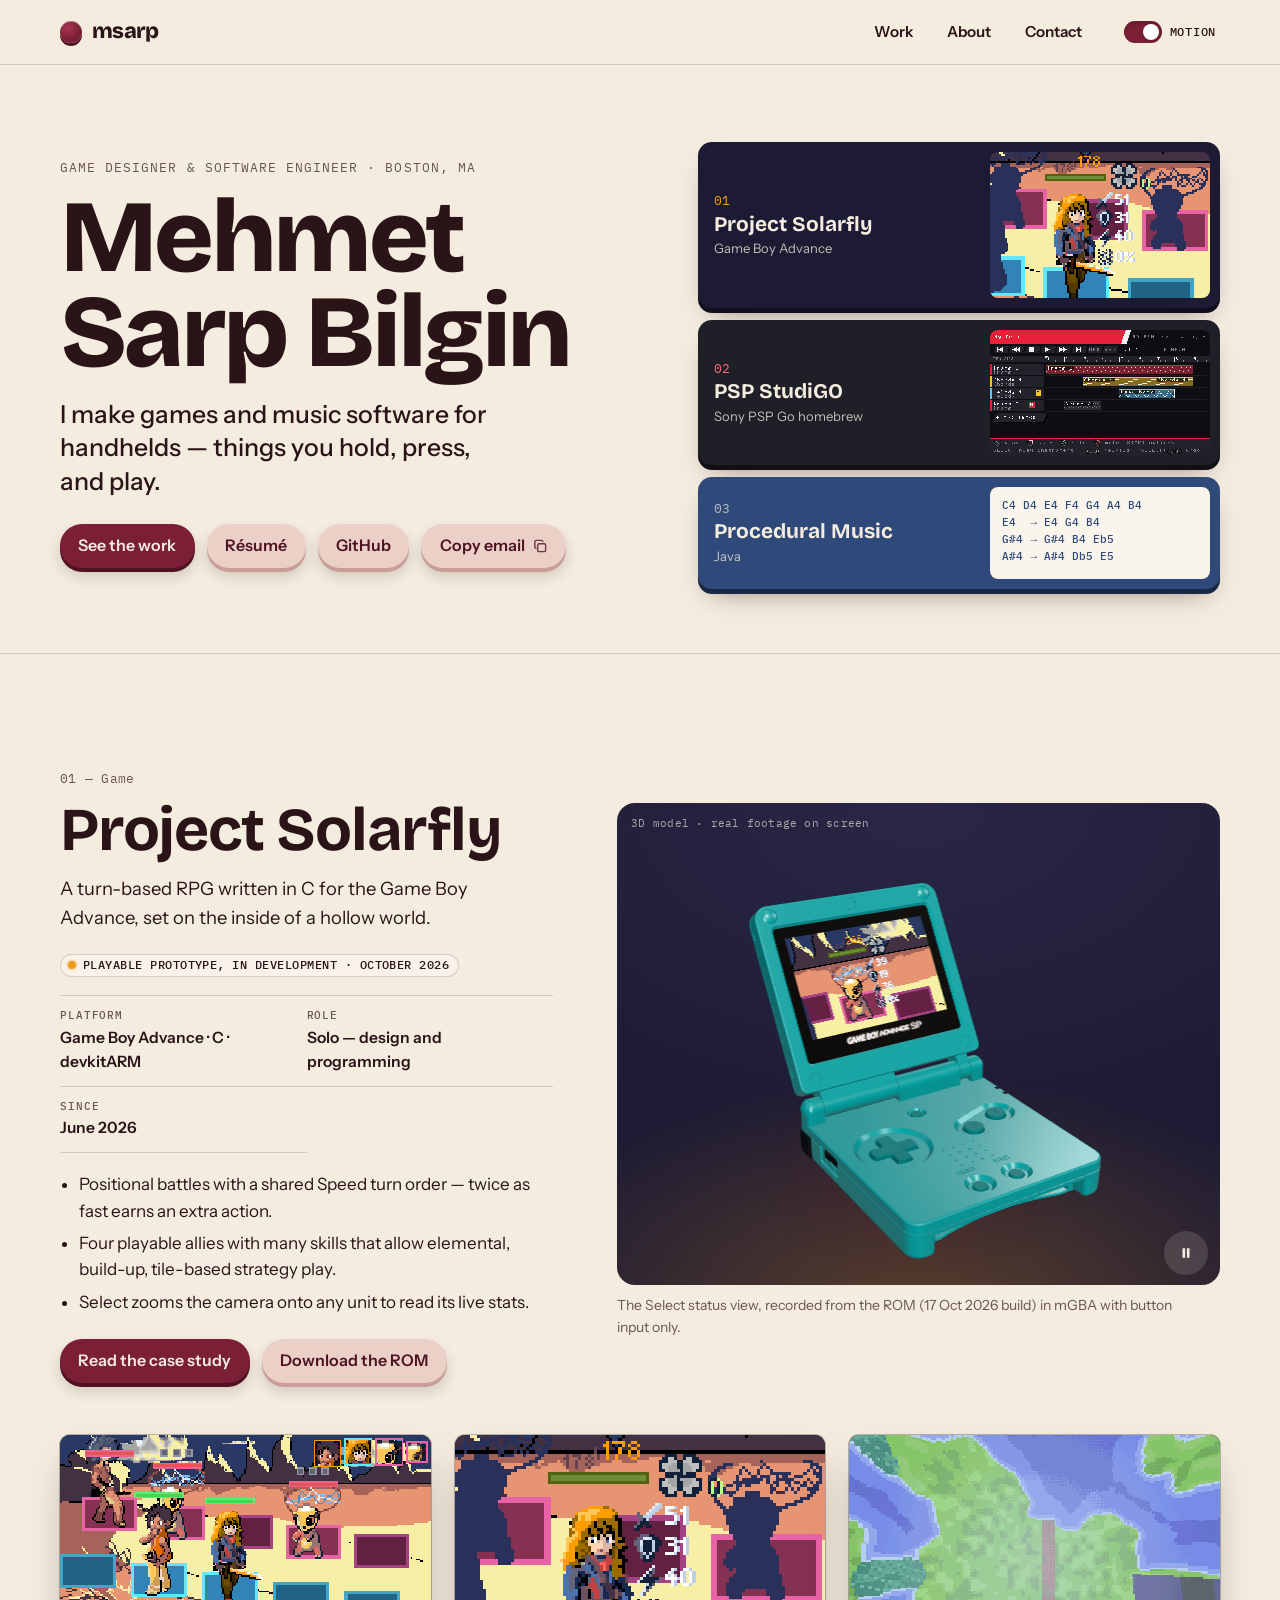
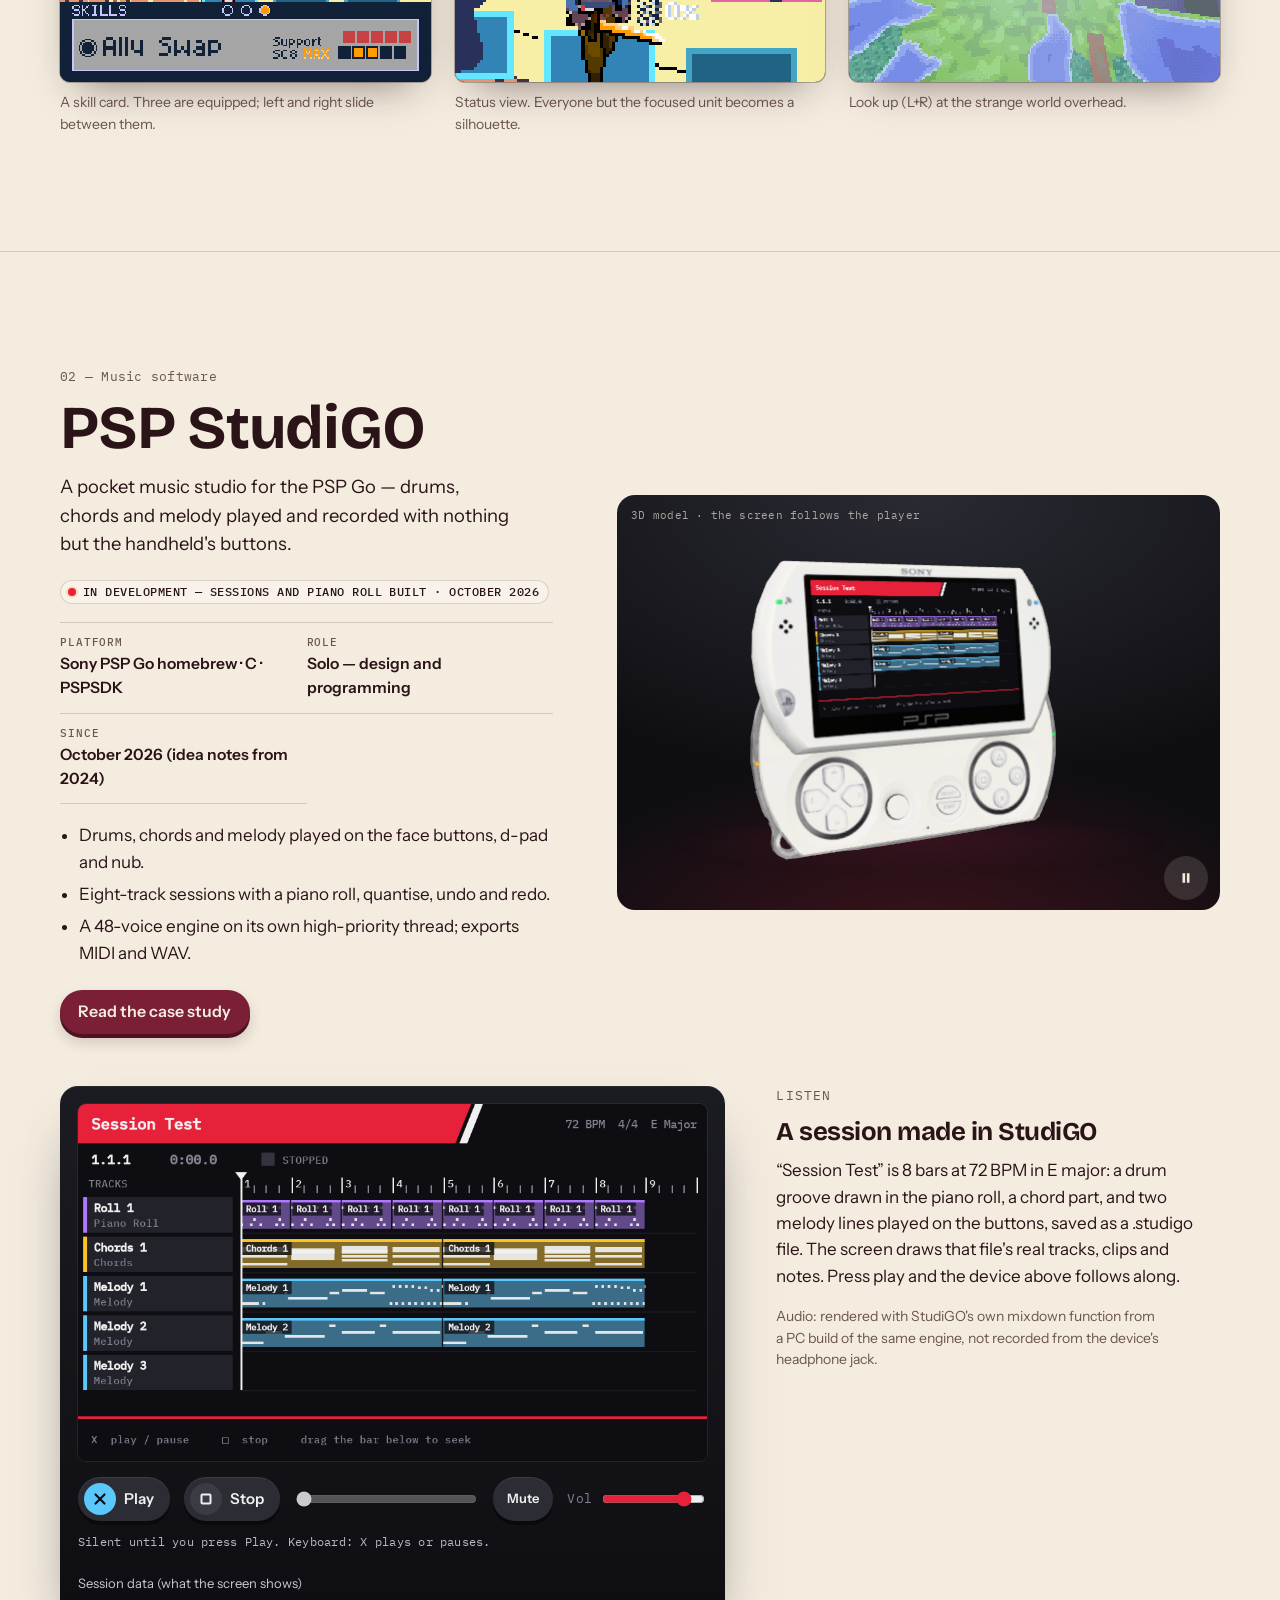
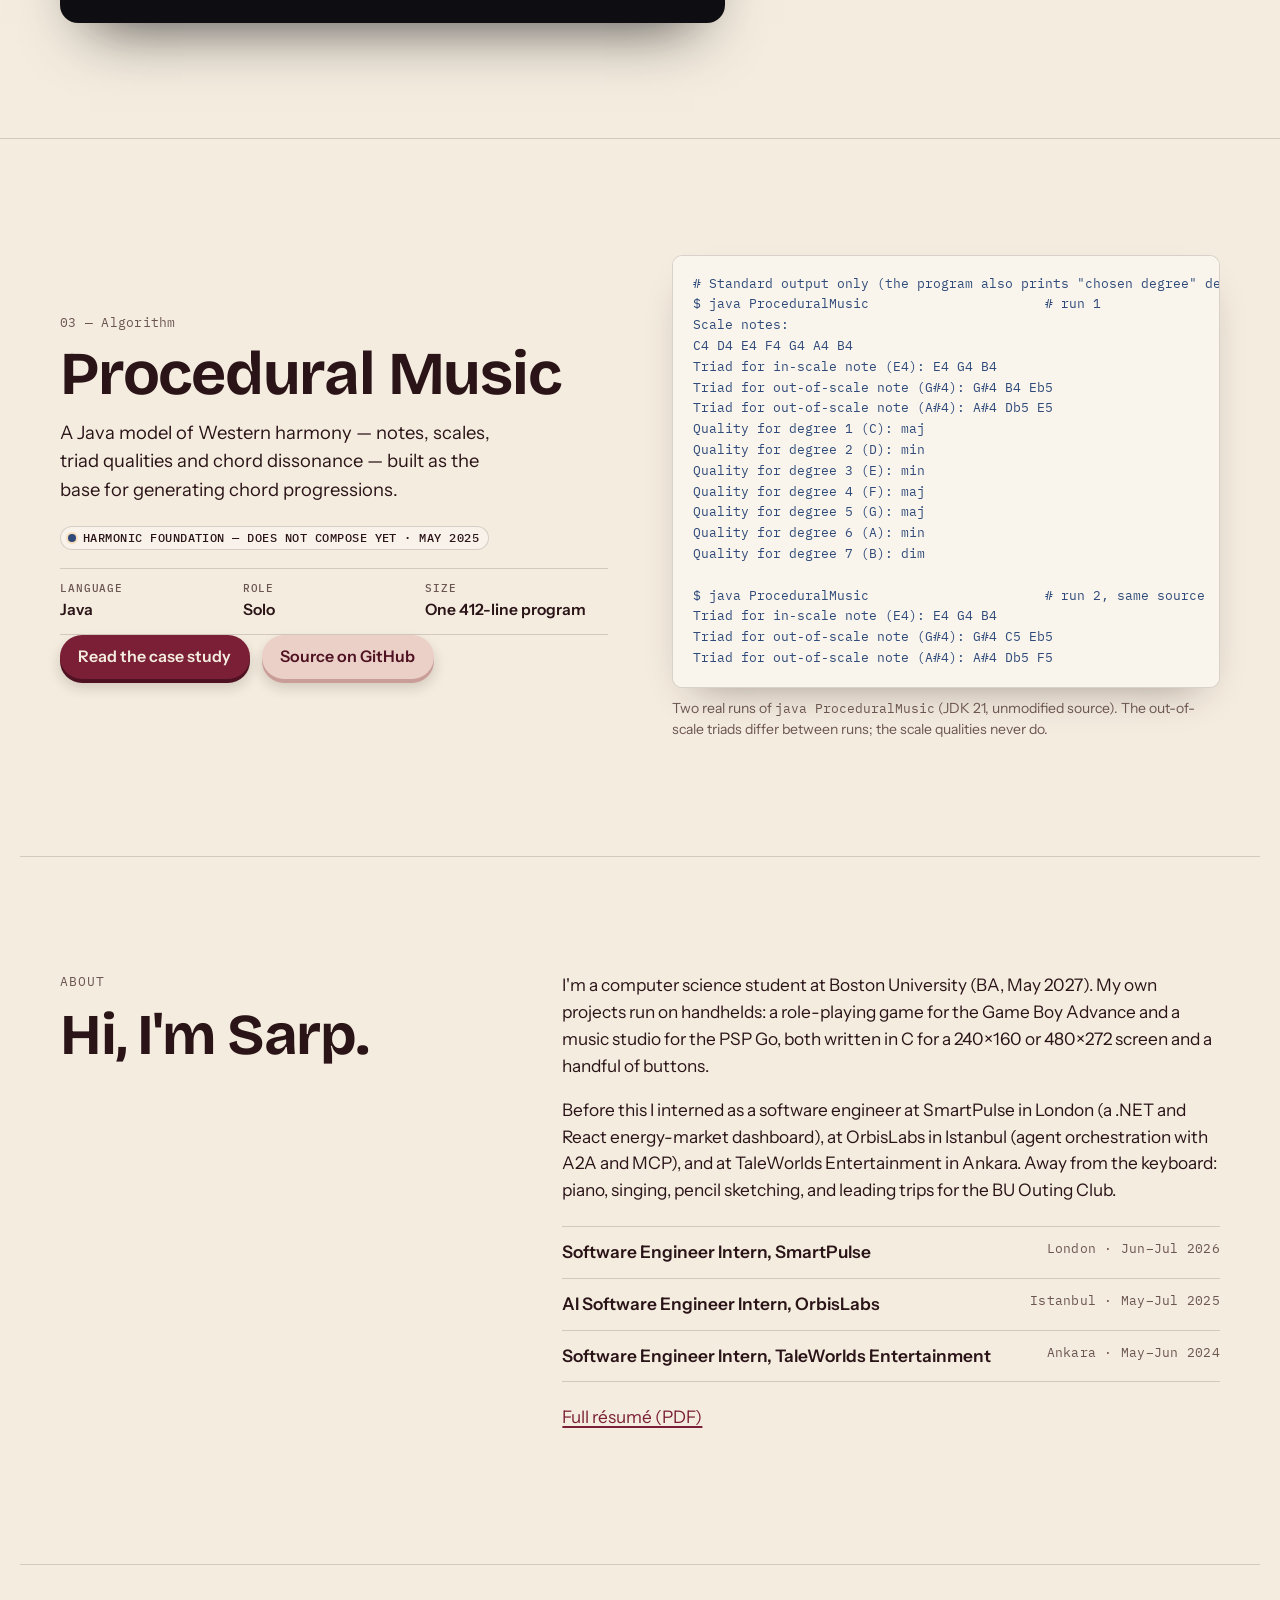
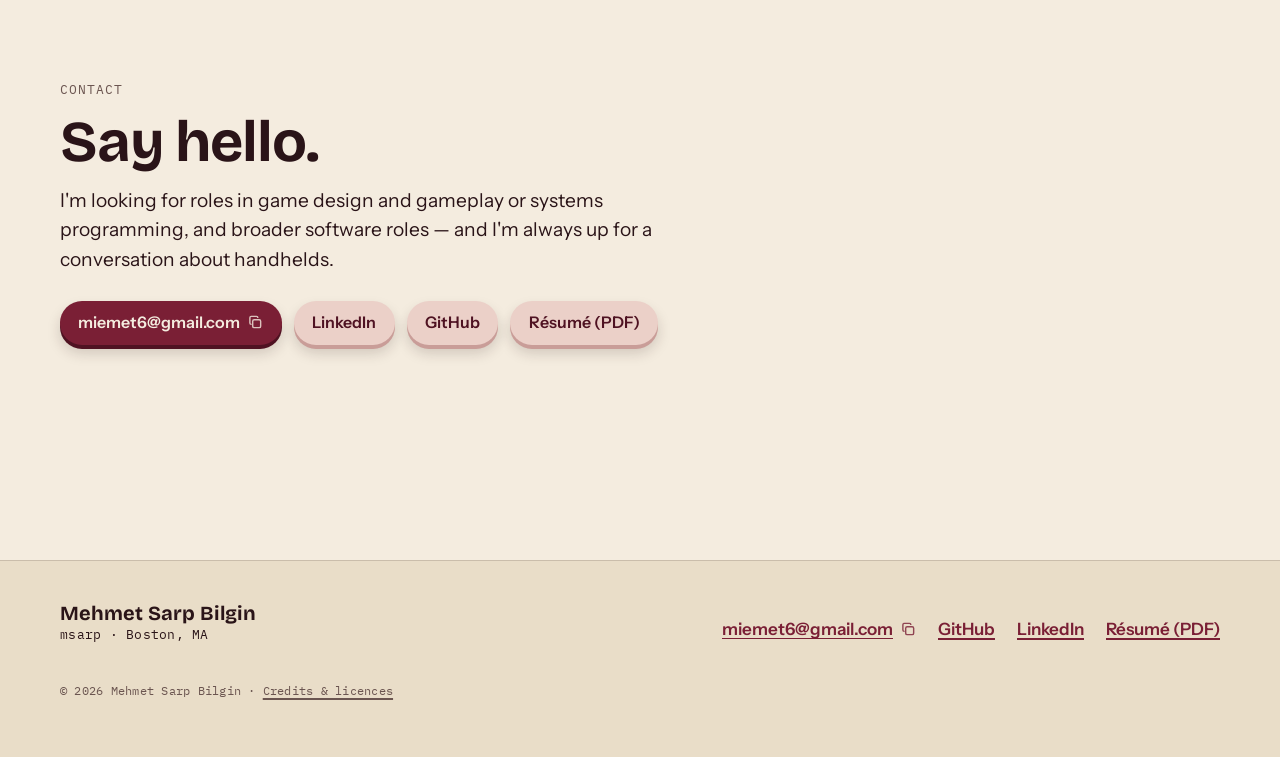
==== index.html @ efebe8e1 "Deploy site (2026-10-18 22:37 UTC)" ====
<!DOCTYPE html><html lang="en" data-motion="on"> <head><meta charset="utf-8"><meta name="viewport" content="width=device-width, initial-scale=1"><title>Mehmet Sarp Bilgin — games and music software for handhelds</title><meta name="description" content="Mehmet Sarp Bilgin (msarp) builds games and music software for handhelds: Project Solarfly for the Game Boy Advance, PSP StudiGO for the PSP Go, and Procedural Music in Java."><link rel="canonical" href="https://msrpblgn.github.io/"><meta name="theme-color" content="#f4ecdf"><link rel="icon" href="/favicon.svg" type="image/svg+xml"><link rel="icon" href="/favicon-32.png" sizes="32x32" type="image/png"><link rel="apple-touch-icon" href="/apple-touch-icon.png"><meta property="og:type" content="website"><meta property="og:site_name" content="Mehmet Sarp Bilgin"><meta property="og:title" content="Mehmet Sarp Bilgin — games and music software for handhelds"><meta property="og:description" content="Mehmet Sarp Bilgin (msarp) builds games and music software for handhelds: Project Solarfly for the Game Boy Advance, PSP StudiGO for the PSP Go, and Procedural Music in Java."><meta property="og:url" content="https://msrpblgn.github.io/"><meta property="og:image" content="https://msrpblgn.github.io/og/home.png"><meta property="og:image:width" content="1200"><meta property="og:image:height" content="630"><meta property="og:image:alt" content="Mehmet Sarp Bilgin — portfolio"><meta name="twitter:card" content="summary_large_image"><script>
      // Motion preference before first paint: a saved choice wins, otherwise follow the OS setting.
      (function () {
        var saved = null;
        try { saved = localStorage.getItem('msarp-motion'); } catch (e) {}
        var reduce = window.matchMedia && matchMedia('(prefers-reduced-motion: reduce)').matches;
        document.documentElement.dataset.motion = saved || (reduce ? 'off' : 'on');
      })();
    </script><link rel="stylesheet" href="/_astro/Base.BnmJXmZM.css"><link rel="stylesheet" href="/_astro/PocketPlayer.DDP7gGrs.css"><link rel="stylesheet" href="/_astro/index.BNQR6D5o.css"></head> <body> <a class="skip-link" href="#main">Skip to content</a> <header class="site-header" data-astro-cid-3ef6ksr2> <div class="wrap site-header__inner" data-astro-cid-3ef6ksr2> <a class="wordmark" href="/" aria-label="msarp — home" data-astro-cid-3ef6ksr2> <span class="wordmark__key" aria-hidden="true" data-astro-cid-3ef6ksr2></span> <span data-astro-cid-3ef6ksr2>msarp</span> </a> <nav aria-label="Main" data-astro-cid-3ef6ksr2> <ul class="nav" data-astro-cid-3ef6ksr2> <li data-astro-cid-3ef6ksr2><a href="/#work" data-astro-cid-3ef6ksr2>Work</a></li><li data-astro-cid-3ef6ksr2><a href="/#about" data-astro-cid-3ef6ksr2>About</a></li><li data-astro-cid-3ef6ksr2><a href="/#contact" data-astro-cid-3ef6ksr2>Contact</a></li> </ul> </nav> <button class="motion-switch" type="button" data-motion-toggle aria-pressed="false" data-astro-cid-3ef6ksr2> <span class="motion-switch__track" aria-hidden="true" data-astro-cid-3ef6ksr2><span class="motion-switch__knob" data-astro-cid-3ef6ksr2></span></span> <span class="motion-switch__label" data-astro-cid-3ef6ksr2>Motion</span> </button> </div> </header> <main id="main" tabindex="-1">   <section class="hero wrap" aria-labelledby="hero-name" data-astro-cid-j7pv25f6> <div class="hero__id" data-astro-cid-j7pv25f6> <p class="eyebrow" data-astro-cid-j7pv25f6>Game designer &amp; software engineer · Boston, MA</p> <h1 id="hero-name" data-astro-cid-j7pv25f6>Mehmet Sarp Bilgin</h1> <p class="hero__line" data-astro-cid-j7pv25f6>I make games and music software for handhelds — things you hold, press, and play.</p> <div class="btn-row" data-astro-cid-j7pv25f6> <a class="btn" href="#work" data-astro-cid-j7pv25f6>See the work</a> <a class="btn btn--quiet" href="/resume.pdf" data-astro-cid-j7pv25f6>Résumé</a> <a class="btn btn--quiet" href="https://github.com/msrpblgn" data-astro-cid-j7pv25f6>GitHub</a> <button class="copy-email btn btn--quiet" type="button" data-copy-email="miemet6@gmail.com" aria-label="Copy email address miemet6@gmail.com" data-astro-cid-tdf7heui> <span data-copy-label data-astro-cid-tdf7heui>Copy email</span> <svg class="copy-email__icon" viewBox="0 0 16 16" aria-hidden="true" data-astro-cid-tdf7heui> <rect x="5" y="5" width="8.5" height="8.5" rx="1.6" fill="none" stroke="currentColor" stroke-width="1.5" data-astro-cid-tdf7heui></rect> <path d="M10.5 3.2V3a1.5 1.5 0 0 0-1.5-1.5H3.5A1.5 1.5 0 0 0 2 3v5.5A1.5 1.5 0 0 0 3.5 10h.3" fill="none" stroke="currentColor" stroke-width="1.5" data-astro-cid-tdf7heui></path> </svg> </button> </div> </div> <nav class="rack" aria-label="Projects" data-astro-cid-j7pv25f6> <ol data-astro-cid-j7pv25f6> <li data-astro-cid-j7pv25f6> <a class="cart cart--solarfly" href="/projects/solarfly/" data-astro-cid-j7pv25f6> <span class="cart__label" data-astro-cid-j7pv25f6> <span class="mono cart__num" data-astro-cid-j7pv25f6>01</span> <span class="cart__title" data-astro-cid-j7pv25f6>Project Solarfly</span> <span class="cart__plat" data-astro-cid-j7pv25f6>Game Boy Advance</span> </span> <span class="cart__window" aria-hidden="true" data-astro-cid-j7pv25f6> <img src="/media/solarfly/solarfly-status-protagonist.png" alt="" width="240" height="160" class="pixel" loading="eager" data-astro-cid-j7pv25f6> </span> </a> </li><li data-astro-cid-j7pv25f6> <a class="cart cart--studigo" href="/projects/studigo/" data-astro-cid-j7pv25f6> <span class="cart__label" data-astro-cid-j7pv25f6> <span class="mono cart__num" data-astro-cid-j7pv25f6>02</span> <span class="cart__title" data-astro-cid-j7pv25f6>PSP StudiGO</span> <span class="cart__plat" data-astro-cid-j7pv25f6>Sony PSP Go homebrew</span> </span> <span class="cart__window" aria-hidden="true" data-astro-cid-j7pv25f6> <img src="/media/studigo/ui-session.png" alt="" width="960" height="544" class="pixel" loading="eager" data-astro-cid-j7pv25f6> </span> </a> </li><li data-astro-cid-j7pv25f6> <a class="cart cart--procedural" href="/projects/procedural-music/" data-astro-cid-j7pv25f6> <span class="cart__label" data-astro-cid-j7pv25f6> <span class="mono cart__num" data-astro-cid-j7pv25f6>03</span> <span class="cart__title" data-astro-cid-j7pv25f6>Procedural Music</span> <span class="cart__plat" data-astro-cid-j7pv25f6>Java</span> </span> <span class="cart__window" aria-hidden="true" data-astro-cid-j7pv25f6> <span class="cart__code" data-astro-cid-j7pv25f6>C4 D4 E4 F4 G4 A4 B4
E4  → E4 G4 B4
G#4 → G#4 B4 Eb5
A#4 → A#4 Db5 E5</span> </span> </a> </li> </ol> </nav> </section>  <div id="work" data-astro-cid-j7pv25f6> <!-- 01 Solarfly --> <section class="feature feature--solarfly section" aria-labelledby="f-solarfly" data-astro-cid-j7pv25f6> <div class="wrap feature__grid" data-astro-cid-j7pv25f6> <div class="feature__text" data-astro-cid-j7pv25f6> <p class="mono feature__num" data-astro-cid-j7pv25f6>01 — Game</p> <h2 id="f-solarfly" data-astro-cid-j7pv25f6>Project Solarfly</h2> <p class="feature__tagline" data-astro-cid-j7pv25f6>A turn-based RPG written in C for the Game Boy Advance, set on the inside of a hollow world.</p> <p class="chip" data-astro-cid-j7pv25f6>Playable prototype, in development · October 2026</p> <dl class="specs" data-astro-cid-j7pv25f6> <div data-astro-cid-j7pv25f6><dt data-astro-cid-j7pv25f6>Platform</dt><dd data-astro-cid-j7pv25f6>Game Boy Advance · C · devkitARM</dd></div><div data-astro-cid-j7pv25f6><dt data-astro-cid-j7pv25f6>Role</dt><dd data-astro-cid-j7pv25f6>Solo — design and programming</dd></div><div data-astro-cid-j7pv25f6><dt data-astro-cid-j7pv25f6>Since</dt><dd data-astro-cid-j7pv25f6>June 2026</dd></div> </dl> <ul class="feature__points" data-astro-cid-j7pv25f6> <li data-astro-cid-j7pv25f6>Positional battles with a shared Speed turn order — twice as fast earns an extra action.</li> <li data-astro-cid-j7pv25f6>Four playable allies with many skills that allow elemental, build-up, tile-based strategy play.</li> <li data-astro-cid-j7pv25f6>Select zooms the camera onto any unit to read its live stats.</li> </ul> <div class="btn-row" data-astro-cid-j7pv25f6> <a class="btn" href="/projects/solarfly/" data-astro-cid-j7pv25f6>Read the case study</a> <a class="btn btn--quiet" href="https://github.com/msrpblgn/Project-Solarfly-Demo/raw/main/build/project_solarfly_gba.gba" data-astro-cid-j7pv25f6>Download the ROM</a> </div> </div> <div class="feature__media" data-astro-cid-j7pv25f6> <div class="stage stage--gba-sp" data-device="gba-sp" data-screen-video="/media/solarfly/solarfly-loop-status-view" data-screen-poster="/media/solarfly/solarfly-loop-status-view-poster.png" data-screen-aspect="1.5" data-astro-cid-mqjjhnbj> <p class="visually-hidden" data-astro-cid-mqjjhnbj>A 3D model of a teal Game Boy Advance SP, slowly turning. Its screen plays real Solarfly footage: the Select status view in battle.</p> <div class="stage__fallback" data-astro-cid-mqjjhnbj> <div class="stage__bezel" data-astro-cid-mqjjhnbj> <figure class="media" data-astro-cid-pt4riy3x> <div class="media-frame" style="aspect-ratio: 960 / 640" data-astro-cid-pt4riy3x>  <video id="media-solarfly-loop-status-view" class="pixel" width="960" height="640" poster="/media/solarfly/solarfly-loop-status-view-poster.png" preload="none" controls muted playsinline data-loop aria-label="A pixel-art battle. The camera zooms onto Aksil, then the protagonist, then two enemies, each time showing HP, a luck clover and stat values, before returning to the command menu." data-astro-cid-pt4riy3x> <source src="/media/solarfly/solarfly-loop-status-view.webm" type="video/webm" data-astro-cid-pt4riy3x> <source src="/media/solarfly/solarfly-loop-status-view.mp4" type="video/mp4" data-astro-cid-pt4riy3x> <a href="/media/solarfly/solarfly-loop-status-view.mp4" data-astro-cid-pt4riy3x>Download the video</a> </video> <button class="media-toggle" type="button" data-media-toggle hidden data-astro-cid-pt4riy3x>Play</button><div class="media-fail" data-media-fail hidden role="status" data-astro-cid-pt4riy3x> <span data-astro-cid-pt4riy3x>The video didn't load.</span> <button class="btn btn--dark btn--sm" type="button" data-media-retry data-astro-cid-pt4riy3x>Retry</button> <a class="media-fail__link" href="/media/solarfly/solarfly-loop-status-view.mp4" data-astro-cid-pt4riy3x>Open the file</a> </div>  </div>   </figure> </div> </div> <canvas class="stage__canvas" aria-hidden="true" data-astro-cid-mqjjhnbj></canvas> <span class="mono stage__note" aria-hidden="true" data-astro-cid-mqjjhnbj>3D model · real footage on screen</span> <div class="stage__bar" data-astro-cid-mqjjhnbj> <button class="stage__motion" type="button" data-motion-toggle aria-pressed="true" data-astro-cid-mqjjhnbj> <svg class="i-pause" viewBox="0 0 16 16" aria-hidden="true" data-astro-cid-mqjjhnbj><path fill="currentColor" d="M4 2.5h3v11H4zm5 0h3v11H9z" data-astro-cid-mqjjhnbj></path></svg> <svg class="i-play" viewBox="0 0 16 16" aria-hidden="true" data-astro-cid-mqjjhnbj><path fill="currentColor" d="M4 2.5v11l9-5.5z" data-astro-cid-mqjjhnbj></path></svg> <span class="visually-hidden" data-astro-cid-mqjjhnbj>Motion</span> </button> </div> </div> <p class="feature__cap" data-astro-cid-j7pv25f6>The Select status view, recorded from the ROM (17 Oct 2026 build) in mGBA with button input only.</p> </div> </div> <div class="wrap" data-astro-cid-j7pv25f6> <ul class="strip" data-astro-cid-j7pv25f6> <li data-astro-cid-j7pv25f6><figure class="media" data-astro-cid-pt4riy3x> <div class="media-frame" style="aspect-ratio: 240 / 160" data-astro-cid-pt4riy3x> <img src="/media/solarfly/solarfly-skill-card.png" alt="The skills panel showing the Ally Swap card, a support move costing 8 SC." width="240" height="160" class="pixel" loading="lazy" decoding="async" data-astro-cid-pt4riy3x> </div> <figcaption data-astro-cid-pt4riy3x>A skill card. Three are equipped; left and right slide between them.</figcaption>  </figure></li><li data-astro-cid-j7pv25f6><figure class="media" data-astro-cid-pt4riy3x> <div class="media-frame" style="aspect-ratio: 240 / 160" data-astro-cid-pt4riy3x> <img src="/media/solarfly/solarfly-status-protagonist.png" alt="Status view zoomed on the protagonist; other units are flat silhouettes." width="240" height="160" class="pixel" loading="lazy" decoding="async" data-astro-cid-pt4riy3x> </div> <figcaption data-astro-cid-pt4riy3x>Status view. Everyone but the focused unit becomes a silhouette.</figcaption>  </figure></li><li data-astro-cid-j7pv25f6><figure class="media" data-astro-cid-pt4riy3x> <div class="media-frame" style="aspect-ratio: 240 / 160" data-astro-cid-pt4riy3x> <img src="/media/solarfly/solarfly-look-up.png" alt="Looking up from the Dunclain field: green land and blue water on the far side of the hollow world." width="240" height="160" class="pixel" loading="lazy" decoding="async" data-astro-cid-pt4riy3x> </div> <figcaption data-astro-cid-pt4riy3x>Look up (L+R) at the strange world overhead.</figcaption>  </figure></li> </ul> </div> </section> <!-- 02 StudiGO --> <section class="feature feature--studigo section" aria-labelledby="f-studigo" data-astro-cid-j7pv25f6> <div class="wrap feature__grid" data-astro-cid-j7pv25f6> <div class="feature__text" data-astro-cid-j7pv25f6> <p class="mono feature__num" data-astro-cid-j7pv25f6>02 — Music software</p> <h2 id="f-studigo" data-astro-cid-j7pv25f6>PSP StudiGO</h2> <p class="feature__tagline" data-astro-cid-j7pv25f6>A pocket music studio for the PSP Go — drums, chords and melody played and recorded with nothing but the handheld&#39;s buttons.</p> <p class="chip chip--studigo" data-astro-cid-j7pv25f6>In development — sessions and piano roll built · October 2026</p> <dl class="specs" data-astro-cid-j7pv25f6> <div data-astro-cid-j7pv25f6><dt data-astro-cid-j7pv25f6>Platform</dt><dd data-astro-cid-j7pv25f6>Sony PSP Go homebrew · C · PSPSDK</dd></div><div data-astro-cid-j7pv25f6><dt data-astro-cid-j7pv25f6>Role</dt><dd data-astro-cid-j7pv25f6>Solo — design and programming</dd></div><div data-astro-cid-j7pv25f6><dt data-astro-cid-j7pv25f6>Since</dt><dd data-astro-cid-j7pv25f6>October 2026 (idea notes from 2024)</dd></div> </dl> <ul class="feature__points" data-astro-cid-j7pv25f6> <li data-astro-cid-j7pv25f6>Drums, chords and melody played on the face buttons, d-pad and nub.</li> <li data-astro-cid-j7pv25f6>Eight-track sessions with a piano roll, quantise, undo and redo.</li> <li data-astro-cid-j7pv25f6>A 48-voice engine on its own high-priority thread; exports MIDI and WAV.</li> </ul> <div class="btn-row" data-astro-cid-j7pv25f6> <a class="btn" href="/projects/studigo/" data-astro-cid-j7pv25f6>Read the case study</a> </div> </div> <div class="feature__media" data-astro-cid-j7pv25f6> <div class="stage stage--psp-go" data-device="psp-go" data-screen-image="/media/studigo/ui-session.png" data-screen-canvas="#session-canvas" data-screen-aspect="1.7647058823529411" data-astro-cid-mqjjhnbj> <p class="visually-hidden" data-astro-cid-mqjjhnbj>A 3D model of a white PSP Go whose screen slides up over the controls and back down. Its screen mirrors the session player below.</p> <div class="stage__fallback" data-astro-cid-mqjjhnbj> <div class="stage__bezel" data-astro-cid-mqjjhnbj> <figure class="media" data-astro-cid-pt4riy3x> <div class="media-frame" style="aspect-ratio: 960 / 544" data-astro-cid-pt4riy3x> <img src="/media/studigo/ui-session.png" alt="StudiGO's arrangement view: a red header reading My Track, transport buttons, and four tracks — Drums 1, Chords 1, Melody 1, Drums 2 — with coloured clips on a bar ruler." width="960" height="544" class="pixel" loading="lazy" decoding="async" data-astro-cid-pt4riy3x> </div>   </figure> </div> </div> <canvas class="stage__canvas" aria-hidden="true" data-astro-cid-mqjjhnbj></canvas> <span class="mono stage__note" aria-hidden="true" data-astro-cid-mqjjhnbj>3D model · the screen follows the player</span> <div class="stage__bar" data-astro-cid-mqjjhnbj> <button class="stage__motion" type="button" data-motion-toggle aria-pressed="true" data-astro-cid-mqjjhnbj> <svg class="i-pause" viewBox="0 0 16 16" aria-hidden="true" data-astro-cid-mqjjhnbj><path fill="currentColor" d="M4 2.5h3v11H4zm5 0h3v11H9z" data-astro-cid-mqjjhnbj></path></svg> <svg class="i-play" viewBox="0 0 16 16" aria-hidden="true" data-astro-cid-mqjjhnbj><path fill="currentColor" d="M4 2.5v11l9-5.5z" data-astro-cid-mqjjhnbj></path></svg> <span class="visually-hidden" data-astro-cid-mqjjhnbj>Motion</span> </button> </div> </div> </div> </div> <div class="wrap listen" data-astro-cid-j7pv25f6> <div class="listen__player" data-astro-cid-j7pv25f6> <section class="pp on-dark" data-pocket-player data-session="{&quot;name&quot;:&quot;Session Test&quot;,&quot;bpm&quot;:72,&quot;sigNum&quot;:4,&quot;sigDen&quot;:4,&quot;keyRoot&quot;:4,&quot;keyScale&quot;:0,&quot;ppq&quot;:960,&quot;end&quot;:30720,&quot;barTicks&quot;:3840,&quot;tracks&quot;:[{&quot;name&quot;:&quot;Roll 1&quot;,&quot;type&quot;:&quot;Piano Roll&quot;,&quot;mute&quot;:0,&quot;solo&quot;:0,&quot;volume&quot;:0.6,&quot;pan&quot;:0},{&quot;name&quot;:&quot;Chords 1&quot;,&quot;type&quot;:&quot;Chords&quot;,&quot;mute&quot;:0,&quot;solo&quot;:0,&quot;volume&quot;:0.55,&quot;pan&quot;:-0.3},{&quot;name&quot;:&quot;Melody 1&quot;,&quot;type&quot;:&quot;Melody&quot;,&quot;mute&quot;:0,&quot;solo&quot;:0,&quot;volume&quot;:1,&quot;pan&quot;:0.6},{&quot;name&quot;:&quot;Melody 2&quot;,&quot;type&quot;:&quot;Melody&quot;,&quot;mute&quot;:0,&quot;solo&quot;:0,&quot;volume&quot;:0.4,&quot;pan&quot;:0},{&quot;name&quot;:&quot;Melody 3&quot;,&quot;type&quot;:&quot;Melody&quot;,&quot;mute&quot;:0,&quot;solo&quot;:0,&quot;volume&quot;:0.9,&quot;pan&quot;:0}],&quot;clips&quot;:[{&quot;name&quot;:&quot;Roll 1&quot;,&quot;track&quot;:0,&quot;start&quot;:0,&quot;length&quot;:3840,&quot;notes&quot;:[[0,240,36,100,4],[0,240,42,100,4],[720,240,36,100,4],[960,240,42,100,4],[960,240,38,100,4],[1440,240,36,100,4],[1920,240,42,100,4],[2640,240,36,100,4],[2880,240,42,100,4],[2880,240,38,100,4],[3120,240,36,100,4]]},{&quot;name&quot;:&quot;Roll 1&quot;,&quot;track&quot;:0,&quot;start&quot;:3840,&quot;length&quot;:3840,&quot;notes&quot;:[[0,240,36,100,4],[0,240,42,100,4],[720,240,36,100,4],[960,240,42,100,4],[960,240,38,100,4],[1440,240,36,100,4],[1920,240,42,100,4],[2640,240,36,100,4],[2880,240,42,100,4],[2880,240,38,100,4],[3120,240,36,100,4]]},{&quot;name&quot;:&quot;Roll 1&quot;,&quot;track&quot;:0,&quot;start&quot;:7680,&quot;length&quot;:3840,&quot;notes&quot;:[[0,240,36,100,4],[0,240,42,100,4],[720,240,36,100,4],[960,240,42,100,4],[960,240,38,100,4],[1440,240,36,100,4],[1920,240,42,100,4],[2640,240,36,100,4],[2880,240,42,100,4],[2880,240,38,100,4],[3120,240,36,100,4]]},{&quot;name&quot;:&quot;Roll 1&quot;,&quot;track&quot;:0,&quot;start&quot;:11520,&quot;length&quot;:3840,&quot;notes&quot;:[[0,240,36,100,4],[0,240,42,100,4],[720,240,36,100,4],[960,240,42,100,4],[960,240,38,100,4],[1440,240,36,100,4],[1920,240,42,100,4],[2640,240,36,100,4],[2880,240,42,100,4],[2880,240,38,100,4],[3120,240,36,100,4]]},{&quot;name&quot;:&quot;Chords 1&quot;,&quot;track&quot;:1,&quot;start&quot;:0,&quot;length&quot;:15360,&quot;notes&quot;:[[0,3646,66,86,1],[0,3646,52,86,1],[0,3646,61,86,1],[0,3646,40,86,1],[3840,3381,59,86,1],[3840,3381,62,86,1],[3840,3381,64,86,1],[3840,3381,48,86,1],[3840,3381,52,86,1],[3840,3381,57,86,1],[7680,3564,47,86,1],[7680,3564,54,86,1],[7680,3564,59,86,1],[7680,3564,61,86,1],[7680,3564,63,86,1],[7680,3564,68,86,1],[11520,3658,40,86,1],[11520,3658,52,86,1],[11520,3658,61,86,1],[11520,3658,66,86,1]]},{&quot;name&quot;:&quot;Melody 1&quot;,&quot;track&quot;:2,&quot;start&quot;:0,&quot;length&quot;:15360,&quot;notes&quot;:[[8,1478,40,95,1],[1670,244,40,95,1],[1887,1090,52,95,1],[3335,294,47,95,1],[3599,3090,44,95,1],[6746,825,47,95,1],[7705,1980,49,95,1],[9818,1204,47,95,1],[11303,237,40,95,1],[11514,217,52,95,1],[11728,227,40,95,1],[11995,204,52,95,1],[12206,237,40,95,1],[12470,224,52,95,1],[12707,221,40,95,1],[12961,188,52,95,1],[13172,258,40,95,1],[13453,194,51,95,1],[13684,230,40,95,1],[13941,174,51,95,1],[14165,218,40,95,1],[14383,197,49,95,1],[14613,254,40,95,1],[14881,210,49,95,1],[15111,181,40,95,1],[15335,25,52,95,1]]},{&quot;name&quot;:&quot;Melody 2&quot;,&quot;track&quot;:3,&quot;start&quot;:0,&quot;length&quot;:15360,&quot;notes&quot;:[[0,1843,64,95,1],[1920,1338,71,95,1],[3360,3123,68,95,1],[6720,581,75,95,1],[7680,2591,71,95,1],[10560,575,75,95,1],[11520,3705,71,95,1]]},{&quot;name&quot;:&quot;Roll 1&quot;,&quot;track&quot;:0,&quot;start&quot;:15360,&quot;length&quot;:3840,&quot;notes&quot;:[[0,240,36,100,4],[0,240,42,100,4],[720,240,36,100,4],[960,240,42,100,4],[960,240,38,100,4],[1440,240,36,100,4],[1920,240,42,100,4],[2640,240,36,100,4],[2880,240,42,100,4],[2880,240,38,100,4],[3120,240,36,100,4]]},{&quot;name&quot;:&quot;Roll 1&quot;,&quot;track&quot;:0,&quot;start&quot;:19200,&quot;length&quot;:3840,&quot;notes&quot;:[[0,240,36,100,4],[0,240,42,100,4],[720,240,36,100,4],[960,240,42,100,4],[960,240,38,100,4],[1440,240,36,100,4],[1920,240,42,100,4],[2640,240,36,100,4],[2880,240,42,100,4],[2880,240,38,100,4],[3120,240,36,100,4]]},{&quot;name&quot;:&quot;Roll 1&quot;,&quot;track&quot;:0,&quot;start&quot;:23040,&quot;length&quot;:3840,&quot;notes&quot;:[[0,240,36,100,4],[0,240,42,100,4],[720,240,36,100,4],[960,240,42,100,4],[960,240,38,100,4],[1440,240,36,100,4],[1920,240,42,100,4],[2640,240,36,100,4],[2880,240,42,100,4],[2880,240,38,100,4],[3120,240,36,100,4]]},{&quot;name&quot;:&quot;Roll 1&quot;,&quot;track&quot;:0,&quot;start&quot;:26880,&quot;length&quot;:3840,&quot;notes&quot;:[[0,240,36,100,4],[0,240,42,100,4],[720,240,36,100,4],[960,240,42,100,4],[960,240,38,100,4],[1440,240,36,100,4],[1920,240,42,100,4],[2640,240,36,100,4],[2880,240,42,100,4],[2880,240,38,100,4],[3120,240,36,100,4]]},{&quot;name&quot;:&quot;Chords 1&quot;,&quot;track&quot;:1,&quot;start&quot;:15360,&quot;length&quot;:15360,&quot;notes&quot;:[[0,3646,40,86,1],[0,3646,52,86,1],[0,3646,61,86,1],[0,3646,66,86,1],[3840,3381,48,86,1],[3840,3381,52,86,1],[3840,3381,57,86,1],[3840,3381,59,86,1],[3840,3381,62,86,1],[3840,3381,64,86,1],[7680,3564,47,86,1],[7680,3564,54,86,1],[7680,3564,59,86,1],[7680,3564,61,86,1],[7680,3564,63,86,1],[7680,3564,68,86,1],[11520,3658,40,86,1],[11520,3658,52,86,1],[11520,3658,61,86,1],[11520,3658,66,86,1]]},{&quot;name&quot;:&quot;Melody 1&quot;,&quot;track&quot;:2,&quot;start&quot;:15360,&quot;length&quot;:15360,&quot;notes&quot;:[[8,1478,40,95,1],[1670,244,40,95,1],[1887,1090,52,95,1],[3335,294,47,95,1],[3599,3090,44,95,1],[6746,825,47,95,1],[7705,1980,49,95,1],[9818,1204,47,95,1],[11303,237,40,95,1],[11514,217,52,95,1],[11728,227,40,95,1],[11995,204,52,95,1],[12206,237,40,95,1],[12470,224,52,95,1],[12707,221,40,95,1],[12961,188,52,95,1],[13172,258,40,95,1],[13453,194,51,95,1],[13684,230,40,95,1],[13941,174,51,95,1],[14165,218,40,95,1],[14383,197,49,95,1],[14613,254,40,95,1],[14881,210,49,95,1],[15111,181,40,95,1],[15335,25,52,95,1]]},{&quot;name&quot;:&quot;Melody 2&quot;,&quot;track&quot;:3,&quot;start&quot;:15360,&quot;length&quot;:15360,&quot;notes&quot;:[[0,1843,64,95,1],[1920,1338,71,95,1],[3360,3123,68,95,1],[6720,581,75,95,1],[7680,2591,71,95,1],[10560,575,75,95,1],[11520,3705,71,95,1]]}]}" aria-labelledby="session-title" data-astro-cid-oboqktdx> <h3 class="visually-hidden" id="session-title" data-astro-cid-oboqktdx>Play the StudiGO session “Session Test”</h3> <div class="pp__screen" data-astro-cid-oboqktdx> <canvas id="session-canvas" width="960" height="544" aria-hidden="true" data-astro-cid-oboqktdx></canvas> </div> <audio preload="none" data-sound data-astro-cid-oboqktdx> <source src="/media/studigo/studigo-session-test.m4a" type="audio/mp4" data-astro-cid-oboqktdx> <source src="/media/studigo/studigo-session-test.webm" type="audio/webm; codecs=opus" data-astro-cid-oboqktdx> </audio> <div class="pp__controls" data-astro-cid-oboqktdx> <button class="pp__key pp__key--play" type="button" data-play data-astro-cid-oboqktdx> <span class="pp__glyph" aria-hidden="true" data-astro-cid-oboqktdx> <svg viewBox="0 0 20 20" data-astro-cid-oboqktdx><path d="M5 5l10 10M15 5L5 15" stroke="currentColor" stroke-width="2.4" stroke-linecap="round" data-astro-cid-oboqktdx></path></svg> </span> <span data-label data-astro-cid-oboqktdx>Play</span> </button> <button class="pp__key" type="button" data-stop aria-label="Stop and return to the start" data-astro-cid-oboqktdx> <span class="pp__glyph" aria-hidden="true" data-astro-cid-oboqktdx> <svg viewBox="0 0 20 20" data-astro-cid-oboqktdx><rect x="5" y="5" width="10" height="10" rx="1" fill="none" stroke="currentColor" stroke-width="2.2" data-astro-cid-oboqktdx></rect></svg> </span> <span data-astro-cid-oboqktdx>Stop</span> </button> <label class="pp__seek" data-astro-cid-oboqktdx> <span class="visually-hidden" data-astro-cid-oboqktdx>Position in the session</span> <input type="range" min="0" max="1000" value="0" step="1" data-seek disabled data-astro-cid-oboqktdx> </label> <button class="pp__key pp__key--small" type="button" data-mute aria-pressed="false" data-astro-cid-oboqktdx> <span data-label data-astro-cid-oboqktdx>Mute</span> </button> <label class="pp__volume" data-astro-cid-oboqktdx> <span class="mono" data-astro-cid-oboqktdx>Vol</span> <input type="range" min="0" max="100" value="85" data-volume aria-label="Volume" data-astro-cid-oboqktdx> </label> </div> <p class="pp__status mono" data-status role="status" aria-live="polite" data-astro-cid-oboqktdx>Silent until you press Play. Keyboard: X plays or pauses.</p> <div class="pp__fail" data-fail hidden data-astro-cid-oboqktdx> <span data-astro-cid-oboqktdx>The audio didn't load.</span> <button class="btn btn--dark btn--sm" type="button" data-retry data-astro-cid-oboqktdx>Retry</button> </div> <details class="pp__data" data-astro-cid-oboqktdx> <summary data-astro-cid-oboqktdx>Session data (what the screen shows)</summary> <table data-astro-cid-oboqktdx> <caption class="visually-hidden" data-astro-cid-oboqktdx>Clips in Session Test, 72 BPM, 4/4</caption> <thead data-astro-cid-oboqktdx><tr data-astro-cid-oboqktdx><th scope="col" data-astro-cid-oboqktdx>Track</th><th scope="col" data-astro-cid-oboqktdx>Clip</th><th scope="col" data-astro-cid-oboqktdx>Starts</th><th scope="col" data-astro-cid-oboqktdx>Length</th><th scope="col" data-astro-cid-oboqktdx>Notes</th></tr></thead> <tbody data-astro-cid-oboqktdx> <tr data-astro-cid-oboqktdx> <td data-astro-cid-oboqktdx>Roll 1</td> <td data-astro-cid-oboqktdx>Roll 1</td> <td data-astro-cid-oboqktdx>0.00 s</td> <td data-astro-cid-oboqktdx>3.33 s</td> <td data-astro-cid-oboqktdx>11</td> </tr><tr data-astro-cid-oboqktdx> <td data-astro-cid-oboqktdx>Roll 1</td> <td data-astro-cid-oboqktdx>Roll 1</td> <td data-astro-cid-oboqktdx>3.33 s</td> <td data-astro-cid-oboqktdx>3.33 s</td> <td data-astro-cid-oboqktdx>11</td> </tr><tr data-astro-cid-oboqktdx> <td data-astro-cid-oboqktdx>Roll 1</td> <td data-astro-cid-oboqktdx>Roll 1</td> <td data-astro-cid-oboqktdx>6.67 s</td> <td data-astro-cid-oboqktdx>3.33 s</td> <td data-astro-cid-oboqktdx>11</td> </tr><tr data-astro-cid-oboqktdx> <td data-astro-cid-oboqktdx>Roll 1</td> <td data-astro-cid-oboqktdx>Roll 1</td> <td data-astro-cid-oboqktdx>10.00 s</td> <td data-astro-cid-oboqktdx>3.33 s</td> <td data-astro-cid-oboqktdx>11</td> </tr><tr data-astro-cid-oboqktdx> <td data-astro-cid-oboqktdx>Chords 1</td> <td data-astro-cid-oboqktdx>Chords 1</td> <td data-astro-cid-oboqktdx>0.00 s</td> <td data-astro-cid-oboqktdx>13.33 s</td> <td data-astro-cid-oboqktdx>20</td> </tr><tr data-astro-cid-oboqktdx> <td data-astro-cid-oboqktdx>Melody 1</td> <td data-astro-cid-oboqktdx>Melody 1</td> <td data-astro-cid-oboqktdx>0.00 s</td> <td data-astro-cid-oboqktdx>13.33 s</td> <td data-astro-cid-oboqktdx>26</td> </tr><tr data-astro-cid-oboqktdx> <td data-astro-cid-oboqktdx>Melody 2</td> <td data-astro-cid-oboqktdx>Melody 2</td> <td data-astro-cid-oboqktdx>0.00 s</td> <td data-astro-cid-oboqktdx>13.33 s</td> <td data-astro-cid-oboqktdx>7</td> </tr><tr data-astro-cid-oboqktdx> <td data-astro-cid-oboqktdx>Roll 1</td> <td data-astro-cid-oboqktdx>Roll 1</td> <td data-astro-cid-oboqktdx>13.33 s</td> <td data-astro-cid-oboqktdx>3.33 s</td> <td data-astro-cid-oboqktdx>11</td> </tr><tr data-astro-cid-oboqktdx> <td data-astro-cid-oboqktdx>Roll 1</td> <td data-astro-cid-oboqktdx>Roll 1</td> <td data-astro-cid-oboqktdx>16.67 s</td> <td data-astro-cid-oboqktdx>3.33 s</td> <td data-astro-cid-oboqktdx>11</td> </tr><tr data-astro-cid-oboqktdx> <td data-astro-cid-oboqktdx>Roll 1</td> <td data-astro-cid-oboqktdx>Roll 1</td> <td data-astro-cid-oboqktdx>20.00 s</td> <td data-astro-cid-oboqktdx>3.33 s</td> <td data-astro-cid-oboqktdx>11</td> </tr><tr data-astro-cid-oboqktdx> <td data-astro-cid-oboqktdx>Roll 1</td> <td data-astro-cid-oboqktdx>Roll 1</td> <td data-astro-cid-oboqktdx>23.33 s</td> <td data-astro-cid-oboqktdx>3.33 s</td> <td data-astro-cid-oboqktdx>11</td> </tr><tr data-astro-cid-oboqktdx> <td data-astro-cid-oboqktdx>Chords 1</td> <td data-astro-cid-oboqktdx>Chords 1</td> <td data-astro-cid-oboqktdx>13.33 s</td> <td data-astro-cid-oboqktdx>13.33 s</td> <td data-astro-cid-oboqktdx>20</td> </tr><tr data-astro-cid-oboqktdx> <td data-astro-cid-oboqktdx>Melody 1</td> <td data-astro-cid-oboqktdx>Melody 1</td> <td data-astro-cid-oboqktdx>13.33 s</td> <td data-astro-cid-oboqktdx>13.33 s</td> <td data-astro-cid-oboqktdx>26</td> </tr><tr data-astro-cid-oboqktdx> <td data-astro-cid-oboqktdx>Melody 2</td> <td data-astro-cid-oboqktdx>Melody 2</td> <td data-astro-cid-oboqktdx>13.33 s</td> <td data-astro-cid-oboqktdx>13.33 s</td> <td data-astro-cid-oboqktdx>7</td> </tr> </tbody> </table> </details> </section> <script type="module" src="/_astro/PocketPlayer.astro_astro_type_script_index_0_lang.CG1Q8vik.js"></script> </div> <div class="listen__about" data-astro-cid-j7pv25f6> <p class="eyebrow" data-astro-cid-j7pv25f6>Listen</p> <h3 data-astro-cid-j7pv25f6>A session made in StudiGO</h3> <p data-astro-cid-j7pv25f6> “Session Test” is 8 bars at 72 BPM in E major: a drum groove drawn in the piano roll, a chord part, and two melody lines played on the buttons, saved as a .studigo file. The screen draws that file's real tracks, clips and notes. Press play and the device above follows along.
</p> <p class="small" data-astro-cid-j7pv25f6>
Audio: rendered with StudiGO's own mixdown function from a PC build of the same engine, not recorded from the device's
            headphone jack.
</p> </div> </div> </section> <!-- 03 Procedural Music --> <section class="feature feature--procedural section" aria-labelledby="f-procedural" data-astro-cid-j7pv25f6> <div class="wrap feature__grid feature__grid--even" data-astro-cid-j7pv25f6> <div class="feature__text" data-astro-cid-j7pv25f6> <p class="mono feature__num" data-astro-cid-j7pv25f6>03 — Algorithm</p> <h2 id="f-procedural" data-astro-cid-j7pv25f6>Procedural Music</h2> <p class="feature__tagline" data-astro-cid-j7pv25f6>A Java model of Western harmony — notes, scales, triad qualities and chord dissonance — built as the base for generating chord progressions.</p> <p class="chip chip--procedural" data-astro-cid-j7pv25f6>Harmonic foundation — does not compose yet · May 2025</p> <dl class="specs" data-astro-cid-j7pv25f6> <div data-astro-cid-j7pv25f6><dt data-astro-cid-j7pv25f6>Language</dt><dd data-astro-cid-j7pv25f6>Java</dd></div><div data-astro-cid-j7pv25f6><dt data-astro-cid-j7pv25f6>Role</dt><dd data-astro-cid-j7pv25f6>Solo</dd></div><div data-astro-cid-j7pv25f6><dt data-astro-cid-j7pv25f6>Size</dt><dd data-astro-cid-j7pv25f6>One 412-line program</dd></div> </dl> <div class="btn-row" data-astro-cid-j7pv25f6> <a class="btn" href="/projects/procedural-music/" data-astro-cid-j7pv25f6>Read the case study</a> <a class="btn btn--quiet" href="https://github.com/msrpblgn/ProceduralMusic" data-astro-cid-j7pv25f6>Source on GitHub</a> </div> </div> <div class="feature__media" data-astro-cid-j7pv25f6> <figure class="media" data-astro-cid-pt4riy3x> <div class="transcript" role="img" aria-label="Console output of two runs listing the C major scale, the triads built from E, G sharp and A sharp, and the quality of each scale degree." data-astro-cid-pt4riy3x> <pre data-astro-cid-pt4riy3x># Standard output only (the program also prints &quot;chosen degree&quot; debug lines to stderr). Run 2 is abridged to its triad lines.
$ java ProceduralMusic                      # run 1
Scale notes:
C4 D4 E4 F4 G4 A4 B4
Triad for in-scale note (E4): E4 G4 B4
Triad for out-of-scale note (G#4): G#4 B4 Eb5
Triad for out-of-scale note (A#4): A#4 Db5 E5
Quality for degree 1 (C): maj
Quality for degree 2 (D): min
Quality for degree 3 (E): min
Quality for degree 4 (F): maj
Quality for degree 5 (G): maj
Quality for degree 6 (A): min
Quality for degree 7 (B): dim

$ java ProceduralMusic                      # run 2, same source
Triad for in-scale note (E4): E4 G4 B4
Triad for out-of-scale note (G#4): G#4 C5 Eb5
Triad for out-of-scale note (A#4): A#4 Db5 F5
</pre> </div> <figcaption data-astro-cid-pt4riy3x>Two real runs of <code>java ProceduralMusic</code> (JDK 21, unmodified source). The out-of-scale triads differ between runs; the scale qualities never do.</figcaption>  </figure> </div> </div> </section> </div>  <section class="section wrap about" id="about" aria-labelledby="about-title" data-astro-cid-j7pv25f6> <div data-astro-cid-j7pv25f6> <p class="eyebrow" data-astro-cid-j7pv25f6>About</p> <h2 id="about-title" data-astro-cid-j7pv25f6>Hi, I'm Sarp.</h2> </div> <div class="about__body" data-astro-cid-j7pv25f6> <p data-astro-cid-j7pv25f6>I&#39;m a computer science student at Boston University (BA, May 2027). My own projects run on handhelds: a role-playing game for the Game Boy Advance and a music studio for the PSP Go, both written in C for a 240×160 or 480×272 screen and a handful of buttons.</p><p data-astro-cid-j7pv25f6>Before this I interned as a software engineer at SmartPulse in London (a .NET and React energy-market dashboard), at OrbisLabs in Istanbul (agent orchestration with A2A and MCP), and at TaleWorlds Entertainment in Ankara. Away from the keyboard: piano, singing, pencil sketching, and leading trips for the BU Outing Club.</p> <ul class="about__exp" data-astro-cid-j7pv25f6> <li data-astro-cid-j7pv25f6><span class="about__role" data-astro-cid-j7pv25f6>Software Engineer Intern, SmartPulse</span><span class="mono" data-astro-cid-j7pv25f6>London · Jun–Jul 2026</span></li><li data-astro-cid-j7pv25f6><span class="about__role" data-astro-cid-j7pv25f6>AI Software Engineer Intern, OrbisLabs</span><span class="mono" data-astro-cid-j7pv25f6>Istanbul · May–Jul 2025</span></li><li data-astro-cid-j7pv25f6><span class="about__role" data-astro-cid-j7pv25f6>Software Engineer Intern, TaleWorlds Entertainment</span><span class="mono" data-astro-cid-j7pv25f6>Ankara · May–Jun 2024</span></li> </ul> <p data-astro-cid-j7pv25f6><a href="/resume.pdf" data-astro-cid-j7pv25f6>Full résumé (PDF)</a></p> </div> </section> <section class="section wrap contact" id="contact" aria-labelledby="contact-title" data-astro-cid-j7pv25f6> <p class="eyebrow" data-astro-cid-j7pv25f6>Contact</p> <h2 id="contact-title" data-astro-cid-j7pv25f6>Say hello.</h2> <p class="contact__line" data-astro-cid-j7pv25f6>I'm looking for roles in game design and gameplay or systems programming, and broader software roles — and I'm always up for a conversation about handhelds.</p> <div class="btn-row" data-astro-cid-j7pv25f6> <button class="copy-email btn" type="button" data-copy-email="miemet6@gmail.com" aria-label="Copy email address miemet6@gmail.com" data-astro-cid-tdf7heui> <span data-copy-label data-astro-cid-tdf7heui>miemet6@gmail.com</span> <svg class="copy-email__icon" viewBox="0 0 16 16" aria-hidden="true" data-astro-cid-tdf7heui> <rect x="5" y="5" width="8.5" height="8.5" rx="1.6" fill="none" stroke="currentColor" stroke-width="1.5" data-astro-cid-tdf7heui></rect> <path d="M10.5 3.2V3a1.5 1.5 0 0 0-1.5-1.5H3.5A1.5 1.5 0 0 0 2 3v5.5A1.5 1.5 0 0 0 3.5 10h.3" fill="none" stroke="currentColor" stroke-width="1.5" data-astro-cid-tdf7heui></path> </svg> </button> <a class="btn btn--quiet" href="https://www.linkedin.com/in/msarp-bilgin" data-astro-cid-j7pv25f6>LinkedIn</a> <a class="btn btn--quiet" href="https://github.com/msrpblgn" data-astro-cid-j7pv25f6>GitHub</a> <a class="btn btn--quiet" href="/resume.pdf" data-astro-cid-j7pv25f6>Résumé (PDF)</a> </div> </section>  </main> <footer class="site-footer" data-astro-cid-sz7xmlte> <div class="wrap site-footer__inner" data-astro-cid-sz7xmlte> <div data-astro-cid-sz7xmlte> <p class="site-footer__name" data-astro-cid-sz7xmlte>Mehmet Sarp Bilgin</p> <p class="mono" data-astro-cid-sz7xmlte>msarp · Boston, MA</p> </div> <ul class="site-footer__links" data-astro-cid-sz7xmlte> <li data-astro-cid-sz7xmlte><button class="copy-email copy-email--link" type="button" data-copy-email="miemet6@gmail.com" aria-label="Copy email address miemet6@gmail.com" data-astro-cid-tdf7heui> <span data-copy-label data-astro-cid-tdf7heui>miemet6@gmail.com</span> <svg class="copy-email__icon" viewBox="0 0 16 16" aria-hidden="true" data-astro-cid-tdf7heui> <rect x="5" y="5" width="8.5" height="8.5" rx="1.6" fill="none" stroke="currentColor" stroke-width="1.5" data-astro-cid-tdf7heui></rect> <path d="M10.5 3.2V3a1.5 1.5 0 0 0-1.5-1.5H3.5A1.5 1.5 0 0 0 2 3v5.5A1.5 1.5 0 0 0 3.5 10h.3" fill="none" stroke="currentColor" stroke-width="1.5" data-astro-cid-tdf7heui></path> </svg> </button></li> <li data-astro-cid-sz7xmlte><a href="https://github.com/msrpblgn" data-astro-cid-sz7xmlte>GitHub</a></li> <li data-astro-cid-sz7xmlte><a href="https://www.linkedin.com/in/msarp-bilgin" data-astro-cid-sz7xmlte>LinkedIn</a></li> <li data-astro-cid-sz7xmlte><a href="/resume.pdf" data-astro-cid-sz7xmlte>Résumé (PDF)</a></li> </ul> <p class="mono site-footer__small" data-astro-cid-sz7xmlte>© 2026 Mehmet Sarp Bilgin · <a href="/credits/" data-astro-cid-sz7xmlte>Credits &amp; licences</a></p> </div> </footer> <p class="toast" data-toast role="status" aria-live="polite"></p> <script type="module" src="/_astro/Base.astro_astro_type_script_index_0_lang.CjeBUZTr.js"></script> </body> </html>
---- _astro/Base.BnmJXmZM.css ----
@font-face{font-family:Bricolage Grotesque Variable;font-style:normal;font-display:swap;font-weight:200 800;src:url(/_astro/bricolage-grotesque-vietnamese-wght-normal.BUzh504Q.woff2) format("woff2-variations");unicode-range:U+0102-0103,U+0110-0111,U+0128-0129,U+0168-0169,U+01A0-01A1,U+01AF-01B0,U+0300-0301,U+0303-0304,U+0308-0309,U+0323,U+0329,U+1EA0-1EF9,U+20AB}@font-face{font-family:Bricolage Grotesque Variable;font-style:normal;font-display:swap;font-weight:200 800;src:url(/_astro/bricolage-grotesque-latin-ext-wght-normal.CcLUaPy7.woff2) format("woff2-variations");unicode-range:U+0100-02BA,U+02BD-02C5,U+02C7-02CC,U+02CE-02D7,U+02DD-02FF,U+0304,U+0308,U+0329,U+1D00-1DBF,U+1E00-1E9F,U+1EF2-1EFF,U+2020,U+20A0-20AB,U+20AD-20C0,U+2113,U+2C60-2C7F,U+A720-A7FF}@font-face{font-family:Bricolage Grotesque Variable;font-style:normal;font-display:swap;font-weight:200 800;src:url(/_astro/bricolage-grotesque-latin-wght-normal.DLoelf7F.woff2) format("woff2-variations");unicode-range:U+0000-00FF,U+0131,U+0152-0153,U+02BB-02BC,U+02C6,U+02DA,U+02DC,U+0304,U+0308,U+0329,U+2000-206F,U+20AC,U+2122,U+2191,U+2193,U+2212,U+2215,U+FEFF,U+FFFD}@font-face{font-family:Instrument Sans Variable;font-style:normal;font-display:swap;font-weight:400 700;src:url(/_astro/instrument-sans-latin-ext-wght-normal.B5bTHO_g.woff2) format("woff2-variations");unicode-range:U+0100-02BA,U+02BD-02C5,U+02C7-02CC,U+02CE-02D7,U+02DD-02FF,U+0304,U+0308,U+0329,U+1D00-1DBF,U+1E00-1E9F,U+1EF2-1EFF,U+2020,U+20A0-20AB,U+20AD-20C0,U+2113,U+2C60-2C7F,U+A720-A7FF}@font-face{font-family:Instrument Sans Variable;font-style:normal;font-display:swap;font-weight:400 700;src:url(/_astro/instrument-sans-latin-wght-normal.BbzFLZTg.woff2) format("woff2-variations");unicode-range:U+0000-00FF,U+0131,U+0152-0153,U+02BB-02BC,U+02C6,U+02DA,U+02DC,U+0304,U+0308,U+0329,U+2000-206F,U+20AC,U+2122,U+2191,U+2193,U+2212,U+2215,U+FEFF,U+FFFD}@font-face{font-family:IBM Plex Mono;font-style:normal;font-display:swap;font-weight:400;src:url(/_astro/ibm-plex-mono-cyrillic-ext-400-normal.xuaO2J-f.woff2) format("woff2"),url(/_astro/ibm-plex-mono-cyrillic-ext-400-normal.DMdlQ8Kv.woff) format("woff");unicode-range:U+0460-052F,U+1C80-1C8A,U+20B4,U+2DE0-2DFF,U+A640-A69F,U+FE2E-FE2F}@font-face{font-family:IBM Plex Mono;font-style:normal;font-display:swap;font-weight:400;src:url(/_astro/ibm-plex-mono-cyrillic-400-normal.BSMlKf0J.woff2) format("woff2"),url(/_astro/ibm-plex-mono-cyrillic-400-normal.CEL4l2ZJ.woff) format("woff");unicode-range:U+0301,U+0400-045F,U+0490-0491,U+04B0-04B1,U+2116}@font-face{font-family:IBM Plex Mono;font-style:normal;font-display:swap;font-weight:400;src:url(/_astro/ibm-plex-mono-vietnamese-400-normal.BulugwFq.woff2) format("woff2"),url(/_astro/ibm-plex-mono-vietnamese-400-normal.DDuiU_S-.woff) format("woff");unicode-range:U+0102-0103,U+0110-0111,U+0128-0129,U+0168-0169,U+01A0-01A1,U+01AF-01B0,U+0300-0301,U+0303-0304,U+0308-0309,U+0323,U+0329,U+1EA0-1EF9,U+20AB}@font-face{font-family:IBM Plex Mono;font-style:normal;font-display:swap;font-weight:400;src:url(/_astro/ibm-plex-mono-latin-ext-400-normal.BmRBH3aV.woff2) format("woff2"),url(/_astro/ibm-plex-mono-latin-ext-400-normal.D3D2R8hC.woff) format("woff");unicode-range:U+0100-02BA,U+02BD-02C5,U+02C7-02CC,U+02CE-02D7,U+02DD-02FF,U+0304,U+0308,U+0329,U+1D00-1DBF,U+1E00-1E9F,U+1EF2-1EFF,U+2020,U+20A0-20AB,U+20AD-20C0,U+2113,U+2C60-2C7F,U+A720-A7FF}@font-face{font-family:IBM Plex Mono;font-style:normal;font-display:swap;font-weight:400;src:url(/_astro/ibm-plex-mono-latin-400-normal.DMJ8VG8y.woff2) format("woff2"),url(/_astro/ibm-plex-mono-latin-400-normal.CvHOgSBP.woff) format("woff");unicode-range:U+0000-00FF,U+0131,U+0152-0153,U+02BB-02BC,U+02C6,U+02DA,U+02DC,U+0304,U+0308,U+0329,U+2000-206F,U+20AC,U+2122,U+2191,U+2193,U+2212,U+2215,U+FEFF,U+FFFD}@font-face{font-family:IBM Plex Mono;font-style:normal;font-display:swap;font-weight:500;src:url(/_astro/ibm-plex-mono-cyrillic-ext-500-normal.BqneJy0T.woff2) format("woff2"),url(/_astro/ibm-plex-mono-cyrillic-ext-500-normal.BIfNGwUT.woff) format("woff");unicode-range:U+0460-052F,U+1C80-1C8A,U+20B4,U+2DE0-2DFF,U+A640-A69F,U+FE2E-FE2F}@font-face{font-family:IBM Plex Mono;font-style:normal;font-display:swap;font-weight:500;src:url(/_astro/ibm-plex-mono-cyrillic-500-normal.Bq9vWWag.woff2) format("woff2"),url(/_astro/ibm-plex-mono-cyrillic-500-normal.Ael50iVv.woff) format("woff");unicode-range:U+0301,U+0400-045F,U+0490-0491,U+04B0-04B1,U+2116}@font-face{font-family:IBM Plex Mono;font-style:normal;font-display:swap;font-weight:500;src:url(/_astro/ibm-plex-mono-vietnamese-500-normal.DZ4AoWbu.woff2) format("woff2"),url(/_astro/ibm-plex-mono-vietnamese-500-normal.C8zxqsMH.woff) format("woff");unicode-range:U+0102-0103,U+0110-0111,U+0128-0129,U+0168-0169,U+01A0-01A1,U+01AF-01B0,U+0300-0301,U+0303-0304,U+0308-0309,U+0323,U+0329,U+1EA0-1EF9,U+20AB}@font-face{font-family:IBM Plex Mono;font-style:normal;font-display:swap;font-weight:500;src:url(/_astro/ibm-plex-mono-latin-ext-500-normal.CAhNIIs5.woff2) format("woff2"),url(/_astro/ibm-plex-mono-latin-ext-500-normal.CZ70TYgx.woff) format("woff");unicode-range:U+0100-02BA,U+02BD-02C5,U+02C7-02CC,U+02CE-02D7,U+02DD-02FF,U+0304,U+0308,U+0329,U+1D00-1DBF,U+1E00-1E9F,U+1EF2-1EFF,U+2020,U+20A0-20AB,U+20AD-20C0,U+2113,U+2C60-2C7F,U+A720-A7FF}@font-face{font-family:IBM Plex Mono;font-style:normal;font-display:swap;font-weight:500;src:url(/_astro/ibm-plex-mono-latin-500-normal.DSY6xOcd.woff2) format("woff2"),url(/_astro/ibm-plex-mono-latin-500-normal.CB9ihrfo.woff) format("woff");unicode-range:U+0000-00FF,U+0131,U+0152-0153,U+02BB-02BC,U+02C6,U+02DA,U+02DC,U+0304,U+0308,U+0329,U+2000-206F,U+20AC,U+2122,U+2191,U+2193,U+2212,U+2215,U+FEFF,U+FFFD}:root{--paper: #f4ecdf;--paper-deep: #e9ddc8;--paper-edge: #d8c8ad;--ink: #2a1418;--ink-soft: #6b5550;--burgundy: #7a1f35;--burgundy-deep: #4f1222;--blush: #ebd0c8;--blush-edge: #c99d98;--line: rgba(42, 20, 24, .16);--solarfly-night: #1d1b33;--solarfly-night-2: #2a2747;--solarfly-lamp: #f29a1a;--gba-teal: #2fb5b0;--studigo-bg: #0e0e12;--studigo-panel: #22222a;--studigo-panel-2: #343440;--studigo-red: #e8213a;--studigo-yellow: #fac428;--studigo-blue: #5ac8fa;--studigo-purple: #b078ff;--studigo-white: #f0f0f0;--studigo-dim: #828291;--procedural-ink: #2f4a7a;--font-display: "Bricolage Grotesque Variable", "Bricolage Grotesque", system-ui, sans-serif;--font-text: "Instrument Sans Variable", "Instrument Sans", system-ui, sans-serif;--font-mono: "IBM Plex Mono", ui-monospace, "Cascadia Mono", monospace;--gutter: clamp(16px, 4vw, 40px);--max: 1240px;--radius: 18px;--radius-sm: 10px;--press: 4px;color-scheme:light}*,*:before,*:after{box-sizing:border-box}html{-webkit-text-size-adjust:100%;scroll-padding-top:84px}@media(prefers-reduced-motion:no-preference){html[data-motion=on]{scroll-behavior:smooth}}body{margin:0;background:var(--paper);color:var(--ink);font-family:var(--font-text);font-size:1.0625rem;line-height:1.55;text-rendering:optimizeLegibility;overflow-x:clip}img,video,canvas{display:block;max-width:100%}h1,h2,h3{font-family:var(--font-display);font-weight:700;line-height:1.02;letter-spacing:-.02em;margin:0;text-wrap:balance}p{margin:0 0 1em;text-wrap:pretty}a{color:var(--burgundy);text-decoration-thickness:1.5px;text-underline-offset:3px}a:hover{color:var(--burgundy-deep)}:focus-visible{outline:3px solid var(--burgundy);outline-offset:3px;border-radius:6px}.on-dark :focus-visible,.on-dark:focus-visible{outline-color:var(--solarfly-lamp)}.visually-hidden{position:absolute!important;width:1px;height:1px;overflow:hidden;clip-path:inset(50%);white-space:nowrap}.skip-link{position:absolute;left:12px;top:-60px;z-index:100;padding:10px 16px;background:var(--ink);color:var(--paper);border-radius:999px}.skip-link:focus{top:12px}.wrap{width:100%;max-width:var(--max);margin-inline:auto;padding-inline:var(--gutter)}.mono,.eyebrow{font-family:var(--font-mono);font-size:.8125rem;letter-spacing:.02em}.eyebrow{text-transform:uppercase;color:var(--ink-soft);letter-spacing:.08em}.btn{--btn-bg: var(--burgundy);--btn-fg: var(--paper);--btn-edge: var(--burgundy-deep);display:inline-flex;align-items:center;gap:.5em;min-height:44px;padding:.6em 1.15em;border:0;border-radius:999px;background:var(--btn-bg);color:var(--btn-fg);font:600 1rem/1.1 var(--font-text);text-decoration:none;cursor:pointer;box-shadow:0 var(--press) 0 var(--btn-edge),0 calc(var(--press) + 4px) 14px #2a14182e;transform:translateY(0);transition:transform 70ms ease-out,box-shadow 70ms ease-out,background-color .12s;-webkit-tap-highlight-color:transparent;user-select:none}.btn:hover{color:var(--btn-fg);filter:brightness(1.06)}.btn:active,.btn[aria-pressed=true].is-latched{transform:translateY(var(--press));box-shadow:0 0 0 var(--btn-edge),0 2px 6px #2a141829}.btn--quiet{--btn-bg: var(--blush);--btn-fg: var(--burgundy-deep);--btn-edge: var(--blush-edge)}.btn--dark{--btn-bg: #f4ecdf;--btn-fg: var(--ink);--btn-edge: #b9a98e}.btn--sm{min-height:36px;padding:.45em .9em;font-size:.875rem;--press: 3px}.btn svg{width:1.1em;height:1.1em;flex:none}.toast{position:fixed;left:50%;bottom:max(20px,env(safe-area-inset-bottom));z-index:120;max-width:calc(100vw - 32px);margin:0;padding:12px 18px;border-radius:999px;background:var(--ink);color:var(--paper);font:600 .9375rem/1.3 var(--font-text);box-shadow:0 12px 30px -10px #2a14188c;transform:translate(-50%,12px);opacity:0;pointer-events:none;transition:opacity .16s ease-out,transform .16s ease-out}.toast.is-on{transform:translate(-50%);opacity:1}.btn-row{display:flex;flex-wrap:wrap;gap:14px 12px;padding-bottom:var(--press)}.chip{display:inline-flex;align-items:center;gap:.55em;padding:.3em .75em .3em .6em;border:1px solid var(--line);border-radius:999px;background:#ffffff59;font:500 .75rem/1.2 var(--font-mono);letter-spacing:.04em;text-transform:uppercase}.chip:before{content:"";width:8px;height:8px;border-radius:50%;background:var(--chip-led, var(--solarfly-lamp));box-shadow:0 0 0 2px #f29a1a38}.specs{display:grid;grid-template-columns:repeat(auto-fit,minmax(170px,1fr));margin:0;border-top:1px solid var(--line)}.specs>div{padding:12px 16px 12px 0;border-bottom:1px solid var(--line)}.specs dt{font:500 .6875rem/1.4 var(--font-mono);letter-spacing:.08em;text-transform:uppercase;color:var(--ink-soft)}.specs dd{margin:2px 0 0;font-weight:600;font-size:.975rem}.pixel{image-rendering:pixelated}.media{margin:0}.media-frame{position:relative;overflow:hidden;border-radius:var(--radius-sm);background:#111;box-shadow:0 0 0 1px #00000040,0 18px 40px -18px #2a14188c}.media-frame>img,.media-frame>video{width:100%;height:100%;object-fit:cover}.media figcaption{margin-top:10px;font-size:.875rem;color:var(--ink-soft)}.media-fail{position:absolute;inset:auto 10px 10px;display:flex;flex-wrap:wrap;align-items:center;gap:10px;padding:10px 12px;border-radius:10px;background:#140e10db;color:#f4ecdf;font-size:.875rem}.media-fail[hidden]{display:none}.media-toggle{position:absolute;right:10px;bottom:10px;display:inline-flex;align-items:center;gap:6px;min-height:36px;padding:0 12px;border:0;border-radius:999px;background:#140e10b8;color:#f4ecdf;font:500 .75rem/1 var(--font-mono);letter-spacing:.04em;cursor:pointer;backdrop-filter:blur(6px)}.media-toggle svg{width:14px;height:14px}.section{padding-block:clamp(56px,9vw,120px)}.section-head{display:flex;align-items:baseline;justify-content:space-between;gap:16px;margin-bottom:clamp(24px,4vw,44px)}.section-head h2{font-size:clamp(2rem,4.6vw,3.4rem)}html[data-motion=off] *,html[data-motion=off] *:before,html[data-motion=off] *:after{animation-duration:.001ms!important;animation-iteration-count:1!important;transition-duration:.001ms!important}.site-header[data-astro-cid-3ef6ksr2]{position:sticky;top:0;z-index:50;background:color-mix(in srgb,var(--paper) 88%,transparent);backdrop-filter:saturate(1.2) blur(10px);border-bottom:1px solid var(--line)}.site-header__inner[data-astro-cid-3ef6ksr2]{display:flex;align-items:center;gap:clamp(12px,3vw,32px);min-height:64px}.wordmark[data-astro-cid-3ef6ksr2]{display:inline-flex;align-items:center;gap:10px;color:var(--ink);text-decoration:none;font:800 1.35rem/1 var(--font-display);letter-spacing:-.03em}.wordmark__key[data-astro-cid-3ef6ksr2]{width:22px;height:22px;border-radius:50%;background:radial-gradient(circle at 35% 30%,#a83552,var(--burgundy) 60%);box-shadow:0 3px 0 var(--burgundy-deep),inset 0 1px #ffffff59}.site-header__inner[data-astro-cid-3ef6ksr2]>nav[data-astro-cid-3ef6ksr2]{margin-left:auto}.nav[data-astro-cid-3ef6ksr2]{display:flex;gap:clamp(4px,2vw,22px);margin:0;padding:0;list-style:none}.nav[data-astro-cid-3ef6ksr2] a[data-astro-cid-3ef6ksr2]{display:inline-flex;align-items:center;min-height:44px;padding:0 6px;color:var(--ink);font-weight:600;font-size:.95rem;text-decoration:none}.nav[data-astro-cid-3ef6ksr2] a[data-astro-cid-3ef6ksr2]:hover{color:var(--burgundy);text-decoration:underline}.motion-switch[data-astro-cid-3ef6ksr2]{display:inline-flex;align-items:center;gap:8px;min-height:44px;padding:0 4px;border:0;background:none;color:var(--ink);font:500 .75rem/1 var(--font-mono);text-transform:uppercase;letter-spacing:.06em;cursor:pointer}.motion-switch__track[data-astro-cid-3ef6ksr2]{position:relative;width:38px;height:22px;border-radius:999px;background:var(--paper-deep);box-shadow:inset 0 2px 3px #2a141840}.motion-switch__knob[data-astro-cid-3ef6ksr2]{position:absolute;top:3px;left:3px;width:16px;height:16px;border-radius:50%;background:#fff;box-shadow:0 1px 2px #2a141866;transition:transform .14s ease-out,background-color .14s}.motion-switch[data-astro-cid-3ef6ksr2][aria-pressed=true] .motion-switch__track[data-astro-cid-3ef6ksr2]{background:var(--burgundy)}.motion-switch[data-astro-cid-3ef6ksr2][aria-pressed=true] .motion-switch__knob[data-astro-cid-3ef6ksr2]{transform:translate(16px)}@media(max-width:560px){.site-header__inner[data-astro-cid-3ef6ksr2]{flex-wrap:wrap;row-gap:0;padding-block:4px}.site-header__inner[data-astro-cid-3ef6ksr2]>nav[data-astro-cid-3ef6ksr2]{order:3;width:100%}.nav[data-astro-cid-3ef6ksr2]{margin:0 0 0 -6px;justify-content:space-between}.motion-switch[data-astro-cid-3ef6ksr2]{margin-left:auto}}.copy-email[data-astro-cid-tdf7heui]{gap:8px}.copy-email__icon[data-astro-cid-tdf7heui]{width:15px;height:15px;flex:none;opacity:.8}.copy-email--link[data-astro-cid-tdf7heui]{display:inline-flex;align-items:center;min-height:44px;padding:0;border:0;background:none;color:var(--burgundy);font:inherit;font-weight:600;text-decoration:underline;text-decoration-thickness:1px;text-underline-offset:.18em;cursor:pointer}.copy-email--link[data-astro-cid-tdf7heui]:hover{color:var(--burgundy-deep)}.site-footer[data-astro-cid-sz7xmlte]{margin-top:clamp(40px,8vw,96px);padding-block:40px 56px;background:var(--paper-deep);border-top:1px solid var(--line)}.site-footer__inner[data-astro-cid-sz7xmlte]{display:grid;grid-template-columns:1fr auto;gap:24px 40px}.site-footer__name[data-astro-cid-sz7xmlte]{margin:0;font:700 1.25rem/1.2 var(--font-display)}.site-footer__links[data-astro-cid-sz7xmlte]{display:flex;flex-wrap:wrap;gap:8px 22px;margin:0;padding:0;list-style:none;align-self:center}.site-footer__links[data-astro-cid-sz7xmlte] a[data-astro-cid-sz7xmlte]{display:inline-flex;min-height:44px;align-items:center;font-weight:600}.site-footer__small[data-astro-cid-sz7xmlte]{grid-column:1 / -1;margin:0;color:var(--ink-soft);font-size:.75rem}.site-footer__small[data-astro-cid-sz7xmlte] a[data-astro-cid-sz7xmlte]{color:inherit}@media(max-width:700px){.site-footer__inner[data-astro-cid-sz7xmlte]{grid-template-columns:1fr}}
---- _astro/PocketPlayer.DDP7gGrs.css ----
.transcript[data-astro-cid-pt4riy3x]{border-radius:var(--radius-sm);background:#f9f5ec;border:1px solid var(--line);box-shadow:0 18px 40px -22px #2a141873;overflow:auto;max-height:30rem}.transcript[data-astro-cid-pt4riy3x] pre[data-astro-cid-pt4riy3x]{margin:0;padding:18px 20px;font:400 .8125rem/1.6 var(--font-mono);color:var(--procedural-ink);white-space:pre}figcaption[data-astro-cid-pt4riy3x] code{font-family:var(--font-mono);font-size:.92em}.media-fail__link[data-astro-cid-pt4riy3x]{color:#f4ecdf}.chapters[data-astro-cid-pt4riy3x]{display:grid;grid-template-columns:repeat(auto-fill,minmax(220px,1fr));gap:6px;margin:14px 0 0;padding:0;list-style:none}.chapters[data-astro-cid-pt4riy3x] button[data-astro-cid-pt4riy3x]{width:100%;min-height:44px;padding:8px 12px;border:1px solid var(--line);border-radius:10px;background:#fff6;color:var(--ink);font:500 .875rem/1.3 var(--font-text);text-align:left;cursor:pointer}.chapters[data-astro-cid-pt4riy3x] button[data-astro-cid-pt4riy3x]:hover{border-color:var(--burgundy)}.chapters[data-astro-cid-pt4riy3x] button[data-astro-cid-pt4riy3x][aria-current]{background:var(--ink);border-color:var(--ink);color:var(--paper)}@media(min-width:900px){.media--chapters[data-astro-cid-pt4riy3x]{display:grid;grid-template-columns:minmax(0,2.3fr) minmax(220px,1fr);column-gap:28px;align-items:start}.media--chapters[data-astro-cid-pt4riy3x]>[data-astro-cid-pt4riy3x]:not(.chapters){grid-column:1}.media--chapters[data-astro-cid-pt4riy3x] .chapters[data-astro-cid-pt4riy3x]{grid-column:2;grid-row:1 / span 2;grid-template-columns:minmax(0,1fr);margin-top:0}}.chapters[data-astro-cid-pt4riy3x] .mono[data-astro-cid-pt4riy3x]{margin-right:6px;opacity:.75}.stage[data-astro-cid-mqjjhnbj]{position:relative;aspect-ratio:5 / 4;border-radius:var(--radius);overflow:hidden;isolation:isolate}.stage--gba-sp[data-astro-cid-mqjjhnbj]{background:radial-gradient(120% 80% at 50% 105%,rgba(242,154,26,.28),transparent 60%),radial-gradient(90% 70% at 50% 0%,var(--solarfly-night-2),var(--solarfly-night))}.stage--psp-go[data-astro-cid-mqjjhnbj]{aspect-ratio:16 / 11;background:radial-gradient(110% 80% at 50% 110%,rgba(232,33,58,.22),transparent 60%),radial-gradient(90% 70% at 50% 0%,#2a2a33,var(--studigo-bg))}.stage__canvas[data-astro-cid-mqjjhnbj]{position:absolute;inset:0;width:100%;height:100%;opacity:0;transition:opacity .4s ease-out}.stage[data-astro-cid-mqjjhnbj].is-3d .stage__canvas[data-astro-cid-mqjjhnbj]{opacity:1}.stage__fallback[data-astro-cid-mqjjhnbj]{position:absolute;inset:0;display:grid;place-items:center;padding:9% 10% 14%}.stage[data-astro-cid-mqjjhnbj].is-3d .stage__fallback[data-astro-cid-mqjjhnbj]{display:none}.stage__bezel[data-astro-cid-mqjjhnbj]{width:100%;max-width:560px;padding:4%;border-radius:16px;background:linear-gradient(160deg,#2fb5b0,#23928e);box-shadow:0 24px 50px -20px #000000b3,inset 0 2px #ffffff40}.stage--psp-go[data-astro-cid-mqjjhnbj] .stage__bezel[data-astro-cid-mqjjhnbj]{background:linear-gradient(160deg,#f6f5f1,#dcdbd5)}.stage__bezel[data-astro-cid-mqjjhnbj] .media-frame{border-radius:6px}.stage__bar[data-astro-cid-mqjjhnbj]{position:absolute;left:12px;right:12px;bottom:10px;display:flex;align-items:center;justify-content:flex-end;gap:10px;pointer-events:none}.stage__note[data-astro-cid-mqjjhnbj]{position:absolute;top:12px;left:14px;font-size:.6875rem;color:#f4ecdfa8;visibility:hidden}.stage[data-astro-cid-mqjjhnbj].is-3d .stage__note[data-astro-cid-mqjjhnbj]{visibility:visible}.stage__motion[data-astro-cid-mqjjhnbj]{pointer-events:auto;display:grid;place-items:center;flex:none;width:44px;height:44px;border:0;border-radius:50%;background:#f4ecdf24;color:#f4ecdf;cursor:pointer}.stage__motion[data-astro-cid-mqjjhnbj] svg[data-astro-cid-mqjjhnbj]{width:14px;height:14px}.stage__motion[data-astro-cid-mqjjhnbj]:focus-visible{outline-color:var(--solarfly-lamp)}.stage__motion[data-astro-cid-mqjjhnbj][aria-pressed=true] .i-play[data-astro-cid-mqjjhnbj],.stage__motion[data-astro-cid-mqjjhnbj][aria-pressed=false] .i-pause[data-astro-cid-mqjjhnbj],.stage[data-astro-cid-mqjjhnbj] .media-toggle{display:none}.pp[data-astro-cid-oboqktdx]{padding:clamp(12px,2vw,18px);border-radius:var(--radius);background:linear-gradient(180deg,#1b1b22,var(--studigo-bg));color:var(--studigo-white);box-shadow:0 30px 60px -30px #0e0e12cc,inset 0 1px #ffffff0f}.pp__screen[data-astro-cid-oboqktdx]{border-radius:8px;overflow:hidden;background:#0e0e12;box-shadow:0 0 0 1px #ffffff12}.pp[data-astro-cid-oboqktdx] canvas[data-astro-cid-oboqktdx]{width:100%;height:auto;aspect-ratio:480 / 272}.pp__controls[data-astro-cid-oboqktdx]{display:flex;flex-wrap:wrap;align-items:center;gap:12px 14px;margin-top:14px;padding-bottom:4px}.pp__key[data-astro-cid-oboqktdx]{display:inline-flex;align-items:center;gap:8px;min-height:44px;padding:0 16px 0 6px;border:0;border-radius:999px;background:#2c2c35;color:var(--studigo-white);font:600 .9375rem/1 var(--font-text);cursor:pointer;box-shadow:0 4px #0a0a0d,inset 0 1px #ffffff14;transition:transform 60ms,box-shadow 60ms}.pp__key[data-astro-cid-oboqktdx]:active{transform:translateY(4px);box-shadow:0 0 #0a0a0d}.pp__key--small[data-astro-cid-oboqktdx]{padding:0 14px;font-size:.8125rem}.pp__key[data-astro-cid-oboqktdx][aria-pressed=true]{background:var(--studigo-red)}.pp__glyph[data-astro-cid-oboqktdx]{display:grid;place-items:center;width:32px;height:32px;border-radius:50%;background:#3b3b46}.pp__glyph[data-astro-cid-oboqktdx] svg[data-astro-cid-oboqktdx]{width:18px;height:18px}.pp__key--play[data-astro-cid-oboqktdx] .pp__glyph[data-astro-cid-oboqktdx]{background:var(--studigo-blue);color:#0e0e12}.pp__key--play[data-astro-cid-oboqktdx][data-state=playing] .pp__glyph[data-astro-cid-oboqktdx]{background:var(--studigo-red);color:#fff}.pp__seek[data-astro-cid-oboqktdx]{flex:1 1 160px;display:flex}.pp[data-astro-cid-oboqktdx] input[data-astro-cid-oboqktdx][type=range]{width:100%;min-height:44px;accent-color:var(--studigo-red);background:transparent}.pp__volume[data-astro-cid-oboqktdx]{display:inline-flex;align-items:center;gap:8px;width:140px;color:var(--studigo-dim)}.pp__status[data-astro-cid-oboqktdx]{margin:6px 0 0;min-height:1.5em;color:#b9b9c6;font-size:.75rem}.pp__fail[data-astro-cid-oboqktdx]{display:flex;flex-wrap:wrap;align-items:center;gap:10px;margin-top:8px;padding:10px 12px;border-radius:10px;background:#e8213a29}.pp__fail[data-astro-cid-oboqktdx][hidden]{display:none}.pp__data[data-astro-cid-oboqktdx]{margin-top:10px;font-size:.8125rem;color:#c9c9d4}.pp__data[data-astro-cid-oboqktdx] summary[data-astro-cid-oboqktdx]{min-height:44px;display:flex;align-items:center;cursor:pointer}.pp__data[data-astro-cid-oboqktdx] table[data-astro-cid-oboqktdx]{width:100%;border-collapse:collapse;font-family:var(--font-mono);font-size:.75rem}.pp__data[data-astro-cid-oboqktdx] th[data-astro-cid-oboqktdx],.pp__data[data-astro-cid-oboqktdx] td[data-astro-cid-oboqktdx]{padding:6px 8px 6px 0;border-bottom:1px solid rgba(255,255,255,.08);text-align:left}.pp[data-astro-cid-oboqktdx] [data-astro-cid-oboqktdx]:focus-visible{outline-color:var(--studigo-blue)}
---- _astro/index.BNQR6D5o.css ----
.hero[data-astro-cid-j7pv25f6]{display:grid;grid-template-columns:minmax(0,1.1fr) minmax(0,1fr);gap:clamp(28px,5vw,72px);align-items:center;padding-block:clamp(32px,6vw,88px) clamp(24px,5vw,64px)}.hero[data-astro-cid-j7pv25f6] h1[data-astro-cid-j7pv25f6]{margin:10px 0 18px;font-size:clamp(2.9rem,8.2vw,6.4rem);font-weight:800;letter-spacing:-.035em;line-height:.92}.hero__line[data-astro-cid-j7pv25f6]{max-width:30ch;margin-bottom:26px;font:500 clamp(1.2rem,2.1vw,1.55rem)/1.35 var(--font-text)}.rack[data-astro-cid-j7pv25f6] ol[data-astro-cid-j7pv25f6]{display:grid;gap:12px;margin:0;padding:0;list-style:none}.cart[data-astro-cid-j7pv25f6]{--cart: var(--burgundy);display:grid;grid-template-columns:1fr 44%;align-items:stretch;min-height:112px;border-radius:14px;overflow:hidden;color:var(--paper);background:var(--cart);text-decoration:none;box-shadow:0 5px color-mix(in srgb,var(--cart) 55%,black),0 14px 26px -14px #2a141899;transition:transform 80ms ease-out,box-shadow 80ms ease-out}.cart[data-astro-cid-j7pv25f6]:hover{color:var(--paper);transform:translateY(-2px);box-shadow:0 7px color-mix(in srgb,var(--cart) 55%,black),0 18px 30px -14px #2a141899}.cart[data-astro-cid-j7pv25f6]:active{transform:translateY(5px);box-shadow:0 0 color-mix(in srgb,var(--cart) 55%,black)}.cart--solarfly[data-astro-cid-j7pv25f6]{--cart: var(--solarfly-night)}.cart--studigo[data-astro-cid-j7pv25f6]{--cart: #1f1f27}.cart--procedural[data-astro-cid-j7pv25f6]{--cart: var(--procedural-ink)}.cart__label[data-astro-cid-j7pv25f6]{display:flex;flex-direction:column;justify-content:center;gap:2px;padding:14px 16px}.cart__num[data-astro-cid-j7pv25f6]{color:#f4ecdfb3}.cart--solarfly[data-astro-cid-j7pv25f6] .cart__num[data-astro-cid-j7pv25f6]{color:var(--solarfly-lamp)}.cart--studigo[data-astro-cid-j7pv25f6] .cart__num[data-astro-cid-j7pv25f6]{color:#ff6b7e}.cart__title[data-astro-cid-j7pv25f6]{font:700 1.3rem/1.1 var(--font-display)}.cart__plat[data-astro-cid-j7pv25f6]{font-size:.8125rem;color:#f4ecdfc7}.cart__window[data-astro-cid-j7pv25f6]{position:relative;margin:10px 10px 10px 0;border-radius:8px;overflow:hidden;background:#0d0d10}.cart__window[data-astro-cid-j7pv25f6] img[data-astro-cid-j7pv25f6]{width:100%;height:100%;object-fit:cover}.cart__code[data-astro-cid-j7pv25f6]{display:block;height:100%;padding:10px 12px;background:#f9f5ec;color:var(--procedural-ink);font:500 .6875rem/1.55 var(--font-mono);white-space:pre;overflow:hidden}.feature[data-astro-cid-j7pv25f6]{border-top:1px solid var(--line)}.feature__grid[data-astro-cid-j7pv25f6]{display:grid;grid-template-columns:minmax(0,.9fr) minmax(0,1.1fr);gap:clamp(28px,5vw,72px);align-items:center}.feature__grid--even[data-astro-cid-j7pv25f6]{grid-template-columns:minmax(0,1fr) minmax(0,1fr)}.feature__num[data-astro-cid-j7pv25f6]{margin-bottom:10px;color:var(--ink-soft)}.feature[data-astro-cid-j7pv25f6] h2[data-astro-cid-j7pv25f6]{font-size:clamp(2.3rem,5vw,3.8rem);margin-bottom:14px}.feature__tagline[data-astro-cid-j7pv25f6]{font-size:1.15rem;max-width:38ch}.feature[data-astro-cid-j7pv25f6] .chip[data-astro-cid-j7pv25f6]{margin-bottom:18px}.chip--studigo[data-astro-cid-j7pv25f6]{--chip-led: var(--studigo-red)}.chip--procedural[data-astro-cid-j7pv25f6]{--chip-led: var(--procedural-ink)}.feature__points[data-astro-cid-j7pv25f6]{margin:18px 0 24px;padding-left:1.1em}.feature__points[data-astro-cid-j7pv25f6] li[data-astro-cid-j7pv25f6]+li[data-astro-cid-j7pv25f6]{margin-top:6px}.feature__cap[data-astro-cid-j7pv25f6]{margin-top:10px;font-size:.875rem;color:var(--ink-soft)}.strip[data-astro-cid-j7pv25f6]{display:grid;grid-template-columns:repeat(3,minmax(0,1fr));gap:clamp(12px,2vw,24px);margin:clamp(28px,4vw,48px) 0 0;padding:0;list-style:none}.listen[data-astro-cid-j7pv25f6]{display:grid;grid-template-columns:minmax(0,1.5fr) minmax(0,1fr);gap:clamp(24px,4vw,56px);align-items:start;margin-top:clamp(28px,4vw,48px)}.listen__about[data-astro-cid-j7pv25f6] h3[data-astro-cid-j7pv25f6]{font-size:1.6rem;margin:6px 0 12px}.listen__about[data-astro-cid-j7pv25f6] code[data-astro-cid-j7pv25f6]{font-family:var(--font-mono);font-size:.92em}.small[data-astro-cid-j7pv25f6]{font-size:.875rem;color:var(--ink-soft)}.about[data-astro-cid-j7pv25f6]{display:grid;grid-template-columns:minmax(0,.8fr) minmax(0,1.2fr);gap:clamp(20px,5vw,72px);border-top:1px solid var(--line)}.about[data-astro-cid-j7pv25f6] h2[data-astro-cid-j7pv25f6],.contact[data-astro-cid-j7pv25f6] h2[data-astro-cid-j7pv25f6]{margin-top:8px;font-size:clamp(2.2rem,5vw,3.6rem)}.about__body[data-astro-cid-j7pv25f6]{max-width:62ch;font-size:1.08rem}.about__exp[data-astro-cid-j7pv25f6]{margin:22px 0;padding:0;list-style:none;border-top:1px solid var(--line)}.about__exp[data-astro-cid-j7pv25f6] li[data-astro-cid-j7pv25f6]{display:flex;flex-wrap:wrap;justify-content:space-between;gap:4px 16px;padding:12px 0;border-bottom:1px solid var(--line)}.about__role[data-astro-cid-j7pv25f6]{font-weight:600}.about__exp[data-astro-cid-j7pv25f6] .mono[data-astro-cid-j7pv25f6]{color:var(--ink-soft)}.contact[data-astro-cid-j7pv25f6]{border-top:1px solid var(--line)}.contact__line[data-astro-cid-j7pv25f6]{max-width:46ch;margin:14px 0 26px;font-size:1.2rem}@media(max-width:900px){.hero[data-astro-cid-j7pv25f6],.feature__grid[data-astro-cid-j7pv25f6],.feature__grid--even[data-astro-cid-j7pv25f6],.listen[data-astro-cid-j7pv25f6],.about[data-astro-cid-j7pv25f6]{grid-template-columns:minmax(0,1fr)}.feature__media[data-astro-cid-j7pv25f6]{order:-1}}@media(max-width:640px){.strip[data-astro-cid-j7pv25f6]{grid-template-columns:minmax(0,1fr) minmax(0,1fr)}.strip[data-astro-cid-j7pv25f6] li[data-astro-cid-j7pv25f6]:last-child{grid-column:1 / -1}.cart[data-astro-cid-j7pv25f6]{grid-template-columns:1fr 42%;min-height:96px}.cart__title[data-astro-cid-j7pv25f6]{font-size:1.12rem}}
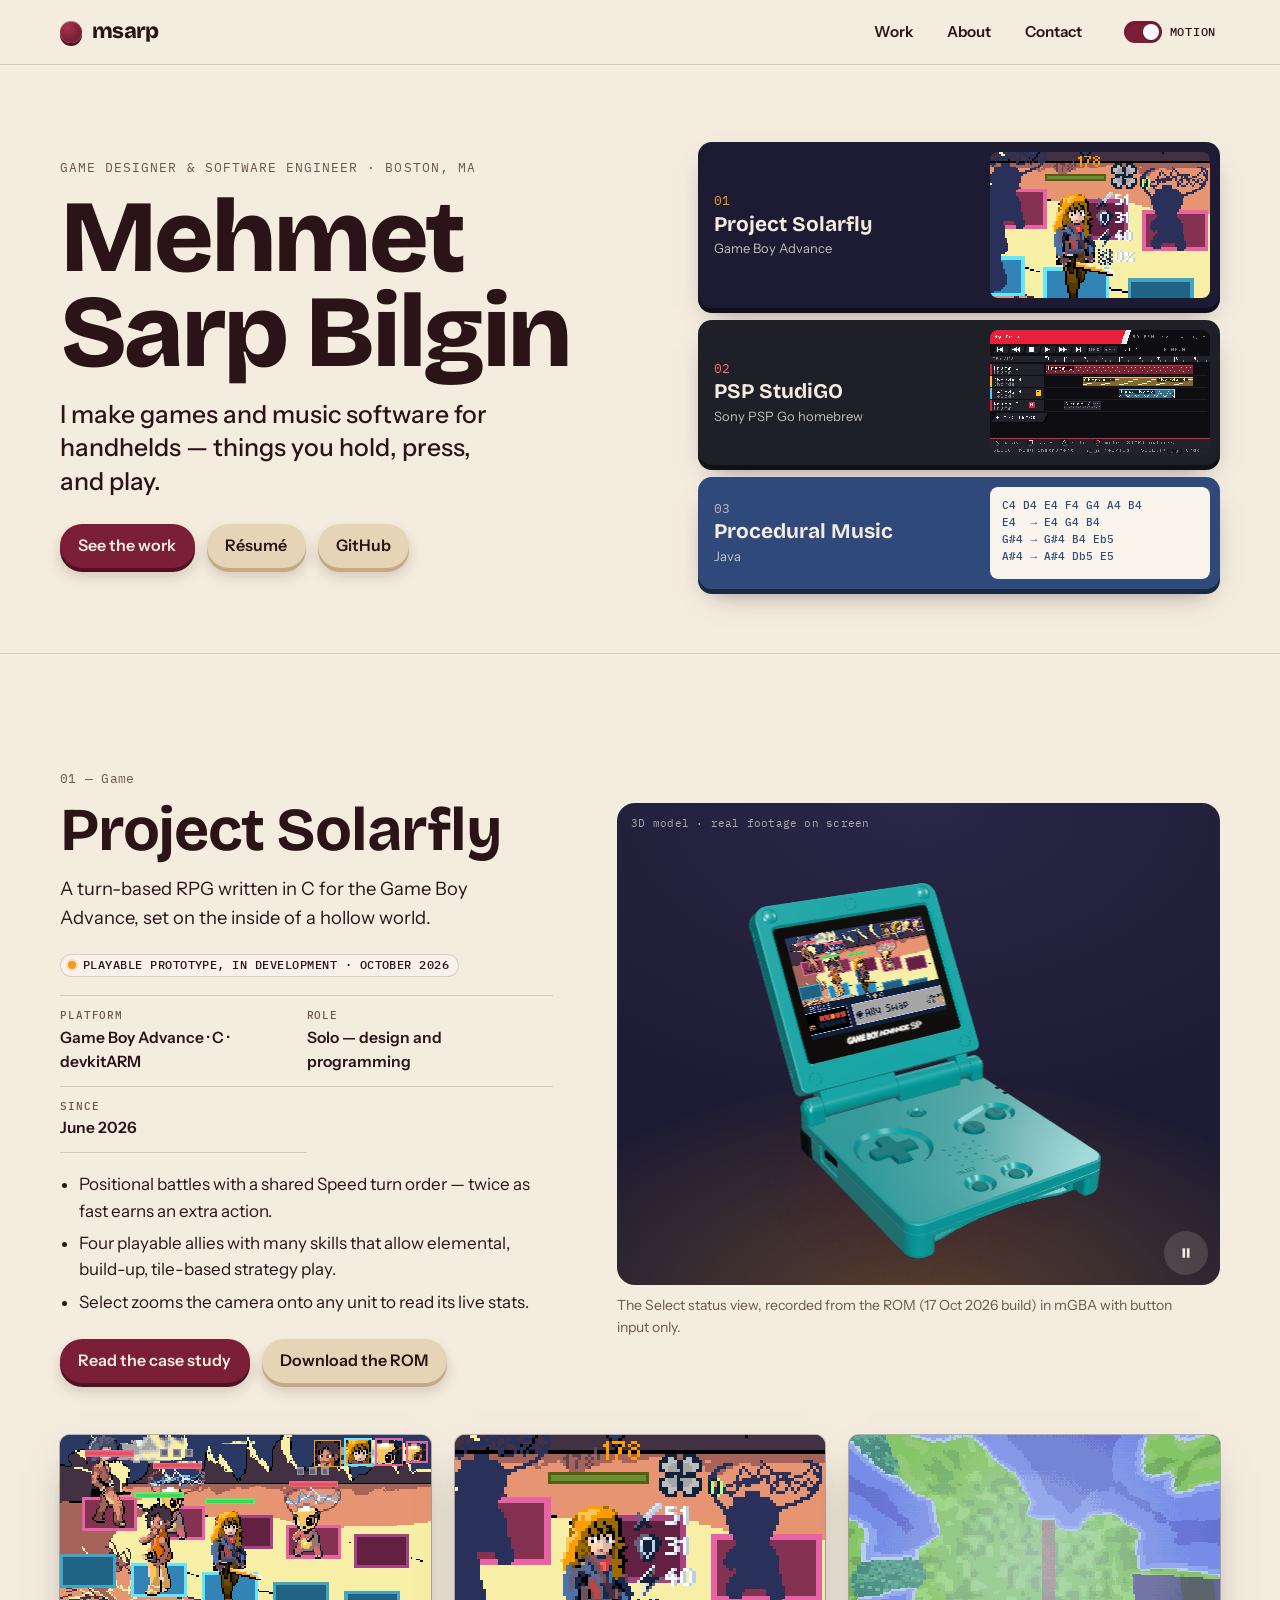
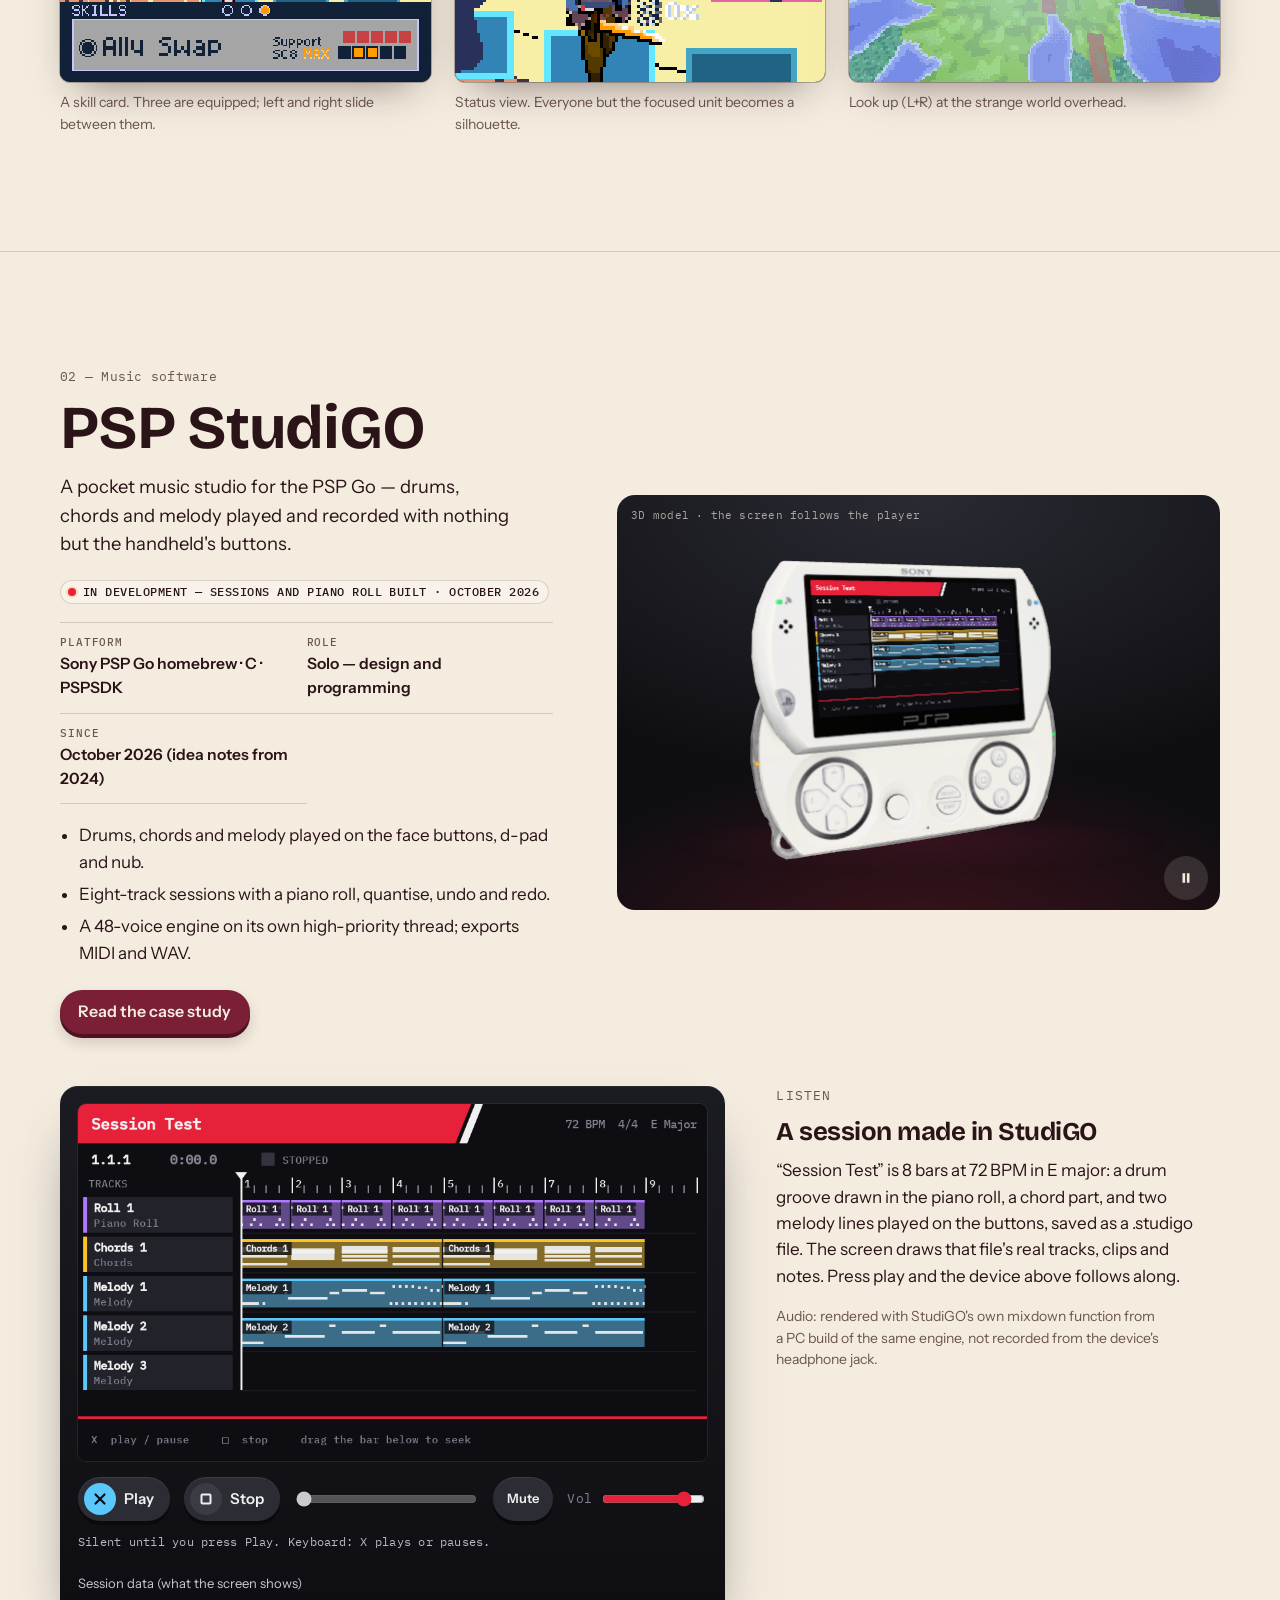
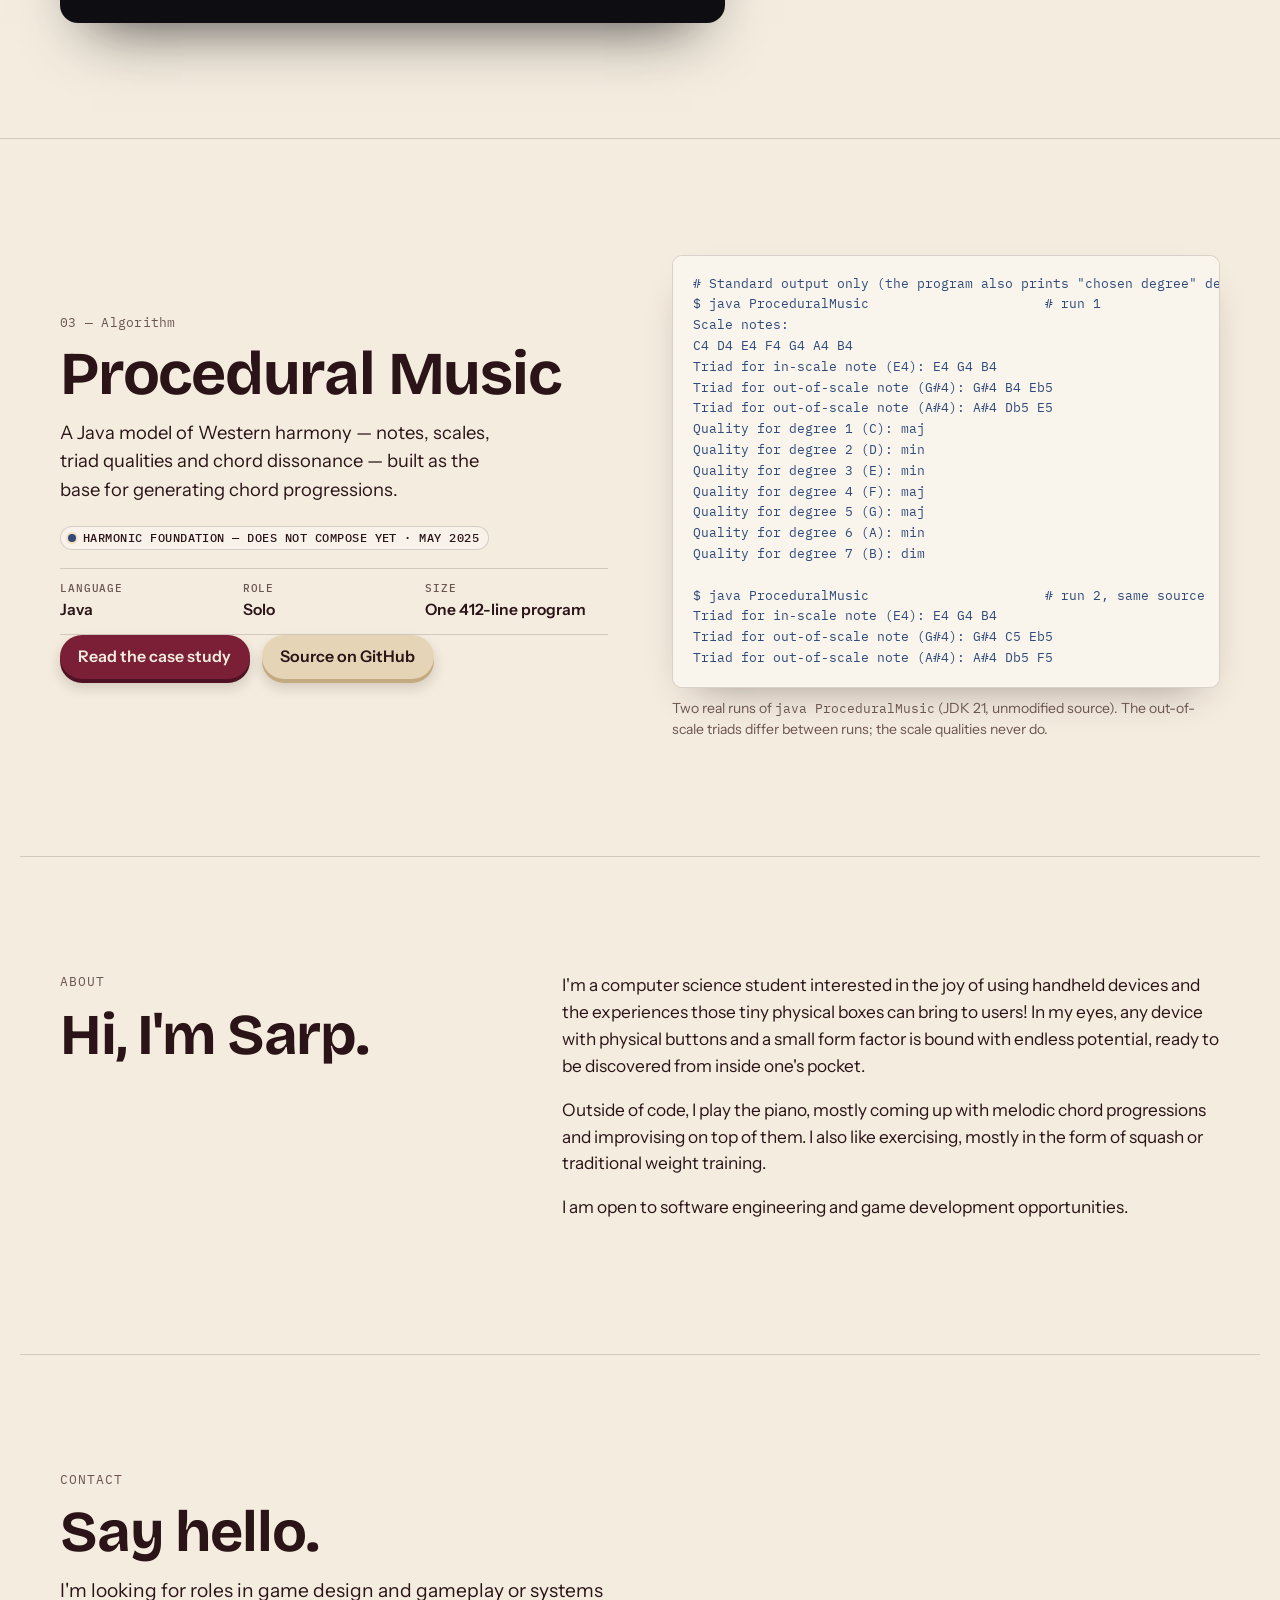
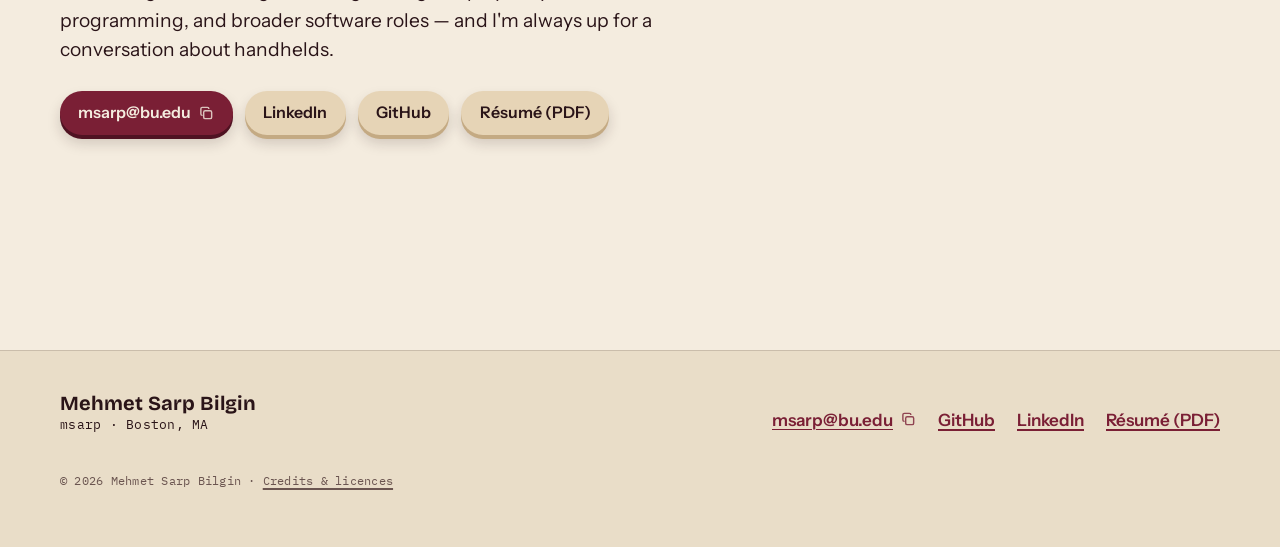
==== commit c68b6f8a: "Deploy site (2026-10-18 23:15 UTC)" ====
--- a/index.html
+++ b/index.html
@@ -6,7 +6,7 @@
         var reduce = window.matchMedia && matchMedia('(prefers-reduced-motion: reduce)').matches;
         document.documentElement.dataset.motion = saved || (reduce ? 'off' : 'on');
       })();
-    </script><link rel="stylesheet" href="/_astro/Base.BnmJXmZM.css"><link rel="stylesheet" href="/_astro/PocketPlayer.DDP7gGrs.css"><link rel="stylesheet" href="/_astro/index.BNQR6D5o.css"></head> <body> <a class="skip-link" href="#main">Skip to content</a> <header class="site-header" data-astro-cid-3ef6ksr2> <div class="wrap site-header__inner" data-astro-cid-3ef6ksr2> <a class="wordmark" href="/" aria-label="msarp — home" data-astro-cid-3ef6ksr2> <span class="wordmark__key" aria-hidden="true" data-astro-cid-3ef6ksr2></span> <span data-astro-cid-3ef6ksr2>msarp</span> </a> <nav aria-label="Main" data-astro-cid-3ef6ksr2> <ul class="nav" data-astro-cid-3ef6ksr2> <li data-astro-cid-3ef6ksr2><a href="/#work" data-astro-cid-3ef6ksr2>Work</a></li><li data-astro-cid-3ef6ksr2><a href="/#about" data-astro-cid-3ef6ksr2>About</a></li><li data-astro-cid-3ef6ksr2><a href="/#contact" data-astro-cid-3ef6ksr2>Contact</a></li> </ul> </nav> <button class="motion-switch" type="button" data-motion-toggle aria-pressed="false" data-astro-cid-3ef6ksr2> <span class="motion-switch__track" aria-hidden="true" data-astro-cid-3ef6ksr2><span class="motion-switch__knob" data-astro-cid-3ef6ksr2></span></span> <span class="motion-switch__label" data-astro-cid-3ef6ksr2>Motion</span> </button> </div> </header> <main id="main" tabindex="-1">   <section class="hero wrap" aria-labelledby="hero-name" data-astro-cid-j7pv25f6> <div class="hero__id" data-astro-cid-j7pv25f6> <p class="eyebrow" data-astro-cid-j7pv25f6>Game designer &amp; software engineer · Boston, MA</p> <h1 id="hero-name" data-astro-cid-j7pv25f6>Mehmet Sarp Bilgin</h1> <p class="hero__line" data-astro-cid-j7pv25f6>I make games and music software for handhelds — things you hold, press, and play.</p> <div class="btn-row" data-astro-cid-j7pv25f6> <a class="btn" href="#work" data-astro-cid-j7pv25f6>See the work</a> <a class="btn btn--quiet" href="/resume.pdf" data-astro-cid-j7pv25f6>Résumé</a> <a class="btn btn--quiet" href="https://github.com/msrpblgn" data-astro-cid-j7pv25f6>GitHub</a> <button class="copy-email btn btn--quiet" type="button" data-copy-email="miemet6@gmail.com" aria-label="Copy email address miemet6@gmail.com" data-astro-cid-tdf7heui> <span data-copy-label data-astro-cid-tdf7heui>Copy email</span> <svg class="copy-email__icon" viewBox="0 0 16 16" aria-hidden="true" data-astro-cid-tdf7heui> <rect x="5" y="5" width="8.5" height="8.5" rx="1.6" fill="none" stroke="currentColor" stroke-width="1.5" data-astro-cid-tdf7heui></rect> <path d="M10.5 3.2V3a1.5 1.5 0 0 0-1.5-1.5H3.5A1.5 1.5 0 0 0 2 3v5.5A1.5 1.5 0 0 0 3.5 10h.3" fill="none" stroke="currentColor" stroke-width="1.5" data-astro-cid-tdf7heui></path> </svg> </button> </div> </div> <nav class="rack" aria-label="Projects" data-astro-cid-j7pv25f6> <ol data-astro-cid-j7pv25f6> <li data-astro-cid-j7pv25f6> <a class="cart cart--solarfly" href="/projects/solarfly/" data-astro-cid-j7pv25f6> <span class="cart__label" data-astro-cid-j7pv25f6> <span class="mono cart__num" data-astro-cid-j7pv25f6>01</span> <span class="cart__title" data-astro-cid-j7pv25f6>Project Solarfly</span> <span class="cart__plat" data-astro-cid-j7pv25f6>Game Boy Advance</span> </span> <span class="cart__window" aria-hidden="true" data-astro-cid-j7pv25f6> <img src="/media/solarfly/solarfly-status-protagonist.png" alt="" width="240" height="160" class="pixel" loading="eager" data-astro-cid-j7pv25f6> </span> </a> </li><li data-astro-cid-j7pv25f6> <a class="cart cart--studigo" href="/projects/studigo/" data-astro-cid-j7pv25f6> <span class="cart__label" data-astro-cid-j7pv25f6> <span class="mono cart__num" data-astro-cid-j7pv25f6>02</span> <span class="cart__title" data-astro-cid-j7pv25f6>PSP StudiGO</span> <span class="cart__plat" data-astro-cid-j7pv25f6>Sony PSP Go homebrew</span> </span> <span class="cart__window" aria-hidden="true" data-astro-cid-j7pv25f6> <img src="/media/studigo/ui-session.png" alt="" width="960" height="544" class="pixel" loading="eager" data-astro-cid-j7pv25f6> </span> </a> </li><li data-astro-cid-j7pv25f6> <a class="cart cart--procedural" href="/projects/procedural-music/" data-astro-cid-j7pv25f6> <span class="cart__label" data-astro-cid-j7pv25f6> <span class="mono cart__num" data-astro-cid-j7pv25f6>03</span> <span class="cart__title" data-astro-cid-j7pv25f6>Procedural Music</span> <span class="cart__plat" data-astro-cid-j7pv25f6>Java</span> </span> <span class="cart__window" aria-hidden="true" data-astro-cid-j7pv25f6> <span class="cart__code" data-astro-cid-j7pv25f6>C4 D4 E4 F4 G4 A4 B4
+    </script><link rel="stylesheet" href="/_astro/Base.K5g95GQT.css"><link rel="stylesheet" href="/_astro/PocketPlayer.DDP7gGrs.css"><link rel="stylesheet" href="/_astro/index.BRScGy4V.css"></head> <body> <a class="skip-link" href="#main">Skip to content</a> <header class="site-header" data-astro-cid-3ef6ksr2> <div class="wrap site-header__inner" data-astro-cid-3ef6ksr2> <a class="wordmark" href="/" aria-label="msarp — home" data-astro-cid-3ef6ksr2> <span class="wordmark__key" aria-hidden="true" data-astro-cid-3ef6ksr2></span> <span data-astro-cid-3ef6ksr2>msarp</span> </a> <nav aria-label="Main" data-astro-cid-3ef6ksr2> <ul class="nav" data-astro-cid-3ef6ksr2> <li data-astro-cid-3ef6ksr2><a href="/#work" data-astro-cid-3ef6ksr2>Work</a></li><li data-astro-cid-3ef6ksr2><a href="/#about" data-astro-cid-3ef6ksr2>About</a></li><li data-astro-cid-3ef6ksr2><a href="/#contact" data-astro-cid-3ef6ksr2>Contact</a></li> </ul> </nav> <button class="motion-switch" type="button" data-motion-toggle aria-pressed="false" data-astro-cid-3ef6ksr2> <span class="motion-switch__track" aria-hidden="true" data-astro-cid-3ef6ksr2><span class="motion-switch__knob" data-astro-cid-3ef6ksr2></span></span> <span class="motion-switch__label" data-astro-cid-3ef6ksr2>Motion</span> </button> </div> </header> <main id="main" tabindex="-1">   <section class="hero wrap" aria-labelledby="hero-name" data-astro-cid-j7pv25f6> <div class="hero__id" data-astro-cid-j7pv25f6> <p class="eyebrow" data-astro-cid-j7pv25f6>Game designer &amp; software engineer · Boston, MA</p> <h1 id="hero-name" data-astro-cid-j7pv25f6>Mehmet Sarp Bilgin</h1> <p class="hero__line" data-astro-cid-j7pv25f6>I make games and music software for handhelds — things you hold, press, and play.</p> <div class="btn-row" data-astro-cid-j7pv25f6> <a class="btn" href="#work" data-astro-cid-j7pv25f6>See the work</a> <a class="btn btn--quiet" href="/resume.pdf" data-astro-cid-j7pv25f6>Résumé</a> <a class="btn btn--quiet" href="https://github.com/msrpblgn" data-astro-cid-j7pv25f6>GitHub</a> </div> </div> <nav class="rack" aria-label="Projects" data-astro-cid-j7pv25f6> <ol data-astro-cid-j7pv25f6> <li data-astro-cid-j7pv25f6> <a class="cart cart--solarfly" href="/projects/solarfly/" data-astro-cid-j7pv25f6> <span class="cart__label" data-astro-cid-j7pv25f6> <span class="mono cart__num" data-astro-cid-j7pv25f6>01</span> <span class="cart__title" data-astro-cid-j7pv25f6>Project Solarfly</span> <span class="cart__plat" data-astro-cid-j7pv25f6>Game Boy Advance</span> </span> <span class="cart__window" aria-hidden="true" data-astro-cid-j7pv25f6> <img src="/media/solarfly/solarfly-status-protagonist.png" alt="" width="240" height="160" class="pixel" loading="eager" data-astro-cid-j7pv25f6> </span> </a> </li><li data-astro-cid-j7pv25f6> <a class="cart cart--studigo" href="/projects/studigo/" data-astro-cid-j7pv25f6> <span class="cart__label" data-astro-cid-j7pv25f6> <span class="mono cart__num" data-astro-cid-j7pv25f6>02</span> <span class="cart__title" data-astro-cid-j7pv25f6>PSP StudiGO</span> <span class="cart__plat" data-astro-cid-j7pv25f6>Sony PSP Go homebrew</span> </span> <span class="cart__window" aria-hidden="true" data-astro-cid-j7pv25f6> <img src="/media/studigo/ui-session.png" alt="" width="960" height="544" class="pixel" loading="eager" data-astro-cid-j7pv25f6> </span> </a> </li><li data-astro-cid-j7pv25f6> <a class="cart cart--procedural" href="/projects/procedural-music/" data-astro-cid-j7pv25f6> <span class="cart__label" data-astro-cid-j7pv25f6> <span class="mono cart__num" data-astro-cid-j7pv25f6>03</span> <span class="cart__title" data-astro-cid-j7pv25f6>Procedural Music</span> <span class="cart__plat" data-astro-cid-j7pv25f6>Java</span> </span> <span class="cart__window" aria-hidden="true" data-astro-cid-j7pv25f6> <span class="cart__code" data-astro-cid-j7pv25f6>C4 D4 E4 F4 G4 A4 B4
 E4  → E4 G4 B4
 G#4 → G#4 B4 Eb5
 A#4 → A#4 Db5 E5</span> </span> </a> </li> </ol> </nav> </section>  <div id="work" data-astro-cid-j7pv25f6> <!-- 01 Solarfly --> <section class="feature feature--solarfly section" aria-labelledby="f-solarfly" data-astro-cid-j7pv25f6> <div class="wrap feature__grid" data-astro-cid-j7pv25f6> <div class="feature__text" data-astro-cid-j7pv25f6> <p class="mono feature__num" data-astro-cid-j7pv25f6>01 — Game</p> <h2 id="f-solarfly" data-astro-cid-j7pv25f6>Project Solarfly</h2> <p class="feature__tagline" data-astro-cid-j7pv25f6>A turn-based RPG written in C for the Game Boy Advance, set on the inside of a hollow world.</p> <p class="chip" data-astro-cid-j7pv25f6>Playable prototype, in development · October 2026</p> <dl class="specs" data-astro-cid-j7pv25f6> <div data-astro-cid-j7pv25f6><dt data-astro-cid-j7pv25f6>Platform</dt><dd data-astro-cid-j7pv25f6>Game Boy Advance · C · devkitARM</dd></div><div data-astro-cid-j7pv25f6><dt data-astro-cid-j7pv25f6>Role</dt><dd data-astro-cid-j7pv25f6>Solo — design and programming</dd></div><div data-astro-cid-j7pv25f6><dt data-astro-cid-j7pv25f6>Since</dt><dd data-astro-cid-j7pv25f6>June 2026</dd></div> </dl> <ul class="feature__points" data-astro-cid-j7pv25f6> <li data-astro-cid-j7pv25f6>Positional battles with a shared Speed turn order — twice as fast earns an extra action.</li> <li data-astro-cid-j7pv25f6>Four playable allies with many skills that allow elemental, build-up, tile-based strategy play.</li> <li data-astro-cid-j7pv25f6>Select zooms the camera onto any unit to read its live stats.</li> </ul> <div class="btn-row" data-astro-cid-j7pv25f6> <a class="btn" href="/projects/solarfly/" data-astro-cid-j7pv25f6>Read the case study</a> <a class="btn btn--quiet" href="https://github.com/msrpblgn/Project-Solarfly-Demo/raw/main/build/project_solarfly_gba.gba" data-astro-cid-j7pv25f6>Download the ROM</a> </div> </div> <div class="feature__media" data-astro-cid-j7pv25f6> <div class="stage stage--gba-sp" data-device="gba-sp" data-screen-video="/media/solarfly/solarfly-loop-status-view" data-screen-poster="/media/solarfly/solarfly-loop-status-view-poster.png" data-screen-aspect="1.5" data-astro-cid-mqjjhnbj> <p class="visually-hidden" data-astro-cid-mqjjhnbj>A 3D model of a teal Game Boy Advance SP, slowly turning. Its screen plays real Solarfly footage: the Select status view in battle.</p> <div class="stage__fallback" data-astro-cid-mqjjhnbj> <div class="stage__bezel" data-astro-cid-mqjjhnbj> <figure class="media" data-astro-cid-pt4riy3x> <div class="media-frame" style="aspect-ratio: 960 / 640" data-astro-cid-pt4riy3x>  <video id="media-solarfly-loop-status-view" class="pixel" width="960" height="640" poster="/media/solarfly/solarfly-loop-status-view-poster.png" preload="none" controls muted playsinline data-loop aria-label="A pixel-art battle. The camera zooms onto Aksil, then the protagonist, then two enemies, each time showing HP, a luck clover and stat values, before returning to the command menu." data-astro-cid-pt4riy3x> <source src="/media/solarfly/solarfly-loop-status-view.webm" type="video/webm" data-astro-cid-pt4riy3x> <source src="/media/solarfly/solarfly-loop-status-view.mp4" type="video/mp4" data-astro-cid-pt4riy3x> <a href="/media/solarfly/solarfly-loop-status-view.mp4" data-astro-cid-pt4riy3x>Download the video</a> </video> <button class="media-toggle" type="button" data-media-toggle hidden data-astro-cid-pt4riy3x>Play</button><div class="media-fail" data-media-fail hidden role="status" data-astro-cid-pt4riy3x> <span data-astro-cid-pt4riy3x>The video didn't load.</span> <button class="btn btn--dark btn--sm" type="button" data-media-retry data-astro-cid-pt4riy3x>Retry</button> <a class="media-fail__link" href="/media/solarfly/solarfly-loop-status-view.mp4" data-astro-cid-pt4riy3x>Open the file</a> </div>  </div>   </figure> </div> </div> <canvas class="stage__canvas" aria-hidden="true" data-astro-cid-mqjjhnbj></canvas> <span class="mono stage__note" aria-hidden="true" data-astro-cid-mqjjhnbj>3D model · real footage on screen</span> <div class="stage__bar" data-astro-cid-mqjjhnbj> <button class="stage__motion" type="button" data-motion-toggle aria-pressed="true" data-astro-cid-mqjjhnbj> <svg class="i-pause" viewBox="0 0 16 16" aria-hidden="true" data-astro-cid-mqjjhnbj><path fill="currentColor" d="M4 2.5h3v11H4zm5 0h3v11H9z" data-astro-cid-mqjjhnbj></path></svg> <svg class="i-play" viewBox="0 0 16 16" aria-hidden="true" data-astro-cid-mqjjhnbj><path fill="currentColor" d="M4 2.5v11l9-5.5z" data-astro-cid-mqjjhnbj></path></svg> <span class="visually-hidden" data-astro-cid-mqjjhnbj>Motion</span> </button> </div> </div> <p class="feature__cap" data-astro-cid-j7pv25f6>The Select status view, recorded from the ROM (17 Oct 2026 build) in mGBA with button input only.</p> </div> </div> <div class="wrap" data-astro-cid-j7pv25f6> <ul class="strip" data-astro-cid-j7pv25f6> <li data-astro-cid-j7pv25f6><figure class="media" data-astro-cid-pt4riy3x> <div class="media-frame" style="aspect-ratio: 240 / 160" data-astro-cid-pt4riy3x> <img src="/media/solarfly/solarfly-skill-card.png" alt="The skills panel showing the Ally Swap card, a support move costing 8 SC." width="240" height="160" class="pixel" loading="lazy" decoding="async" data-astro-cid-pt4riy3x> </div> <figcaption data-astro-cid-pt4riy3x>A skill card. Three are equipped; left and right slide between them.</figcaption>  </figure></li><li data-astro-cid-j7pv25f6><figure class="media" data-astro-cid-pt4riy3x> <div class="media-frame" style="aspect-ratio: 240 / 160" data-astro-cid-pt4riy3x> <img src="/media/solarfly/solarfly-status-protagonist.png" alt="Status view zoomed on the protagonist; other units are flat silhouettes." width="240" height="160" class="pixel" loading="lazy" decoding="async" data-astro-cid-pt4riy3x> </div> <figcaption data-astro-cid-pt4riy3x>Status view. Everyone but the focused unit becomes a silhouette.</figcaption>  </figure></li><li data-astro-cid-j7pv25f6><figure class="media" data-astro-cid-pt4riy3x> <div class="media-frame" style="aspect-ratio: 240 / 160" data-astro-cid-pt4riy3x> <img src="/media/solarfly/solarfly-look-up.png" alt="Looking up from the Dunclain field: green land and blue water on the far side of the hollow world." width="240" height="160" class="pixel" loading="lazy" decoding="async" data-astro-cid-pt4riy3x> </div> <figcaption data-astro-cid-pt4riy3x>Look up (L+R) at the strange world overhead.</figcaption>  </figure></li> </ul> </div> </section> <!-- 02 StudiGO --> <section class="feature feature--studigo section" aria-labelledby="f-studigo" data-astro-cid-j7pv25f6> <div class="wrap feature__grid" data-astro-cid-j7pv25f6> <div class="feature__text" data-astro-cid-j7pv25f6> <p class="mono feature__num" data-astro-cid-j7pv25f6>02 — Music software</p> <h2 id="f-studigo" data-astro-cid-j7pv25f6>PSP StudiGO</h2> <p class="feature__tagline" data-astro-cid-j7pv25f6>A pocket music studio for the PSP Go — drums, chords and melody played and recorded with nothing but the handheld&#39;s buttons.</p> <p class="chip chip--studigo" data-astro-cid-j7pv25f6>In development — sessions and piano roll built · October 2026</p> <dl class="specs" data-astro-cid-j7pv25f6> <div data-astro-cid-j7pv25f6><dt data-astro-cid-j7pv25f6>Platform</dt><dd data-astro-cid-j7pv25f6>Sony PSP Go homebrew · C · PSPSDK</dd></div><div data-astro-cid-j7pv25f6><dt data-astro-cid-j7pv25f6>Role</dt><dd data-astro-cid-j7pv25f6>Solo — design and programming</dd></div><div data-astro-cid-j7pv25f6><dt data-astro-cid-j7pv25f6>Since</dt><dd data-astro-cid-j7pv25f6>October 2026 (idea notes from 2024)</dd></div> </dl> <ul class="feature__points" data-astro-cid-j7pv25f6> <li data-astro-cid-j7pv25f6>Drums, chords and melody played on the face buttons, d-pad and nub.</li> <li data-astro-cid-j7pv25f6>Eight-track sessions with a piano roll, quantise, undo and redo.</li> <li data-astro-cid-j7pv25f6>A 48-voice engine on its own high-priority thread; exports MIDI and WAV.</li> </ul> <div class="btn-row" data-astro-cid-j7pv25f6> <a class="btn" href="/projects/studigo/" data-astro-cid-j7pv25f6>Read the case study</a> </div> </div> <div class="feature__media" data-astro-cid-j7pv25f6> <div class="stage stage--psp-go" data-device="psp-go" data-screen-image="/media/studigo/ui-session.png" data-screen-canvas="#session-canvas" data-screen-aspect="1.7647058823529411" data-astro-cid-mqjjhnbj> <p class="visually-hidden" data-astro-cid-mqjjhnbj>A 3D model of a white PSP Go whose screen slides up over the controls and back down. Its screen mirrors the session player below.</p> <div class="stage__fallback" data-astro-cid-mqjjhnbj> <div class="stage__bezel" data-astro-cid-mqjjhnbj> <figure class="media" data-astro-cid-pt4riy3x> <div class="media-frame" style="aspect-ratio: 960 / 544" data-astro-cid-pt4riy3x> <img src="/media/studigo/ui-session.png" alt="StudiGO's arrangement view: a red header reading My Track, transport buttons, and four tracks — Drums 1, Chords 1, Melody 1, Drums 2 — with coloured clips on a bar ruler." width="960" height="544" class="pixel" loading="lazy" decoding="async" data-astro-cid-pt4riy3x> </div>   </figure> </div> </div> <canvas class="stage__canvas" aria-hidden="true" data-astro-cid-mqjjhnbj></canvas> <span class="mono stage__note" aria-hidden="true" data-astro-cid-mqjjhnbj>3D model · the screen follows the player</span> <div class="stage__bar" data-astro-cid-mqjjhnbj> <button class="stage__motion" type="button" data-motion-toggle aria-pressed="true" data-astro-cid-mqjjhnbj> <svg class="i-pause" viewBox="0 0 16 16" aria-hidden="true" data-astro-cid-mqjjhnbj><path fill="currentColor" d="M4 2.5h3v11H4zm5 0h3v11H9z" data-astro-cid-mqjjhnbj></path></svg> <svg class="i-play" viewBox="0 0 16 16" aria-hidden="true" data-astro-cid-mqjjhnbj><path fill="currentColor" d="M4 2.5v11l9-5.5z" data-astro-cid-mqjjhnbj></path></svg> <span class="visually-hidden" data-astro-cid-mqjjhnbj>Motion</span> </button> </div> </div> </div> </div> <div class="wrap listen" data-astro-cid-j7pv25f6> <div class="listen__player" data-astro-cid-j7pv25f6> <section class="pp on-dark" data-pocket-player data-session="{&quot;name&quot;:&quot;Session Test&quot;,&quot;bpm&quot;:72,&quot;sigNum&quot;:4,&quot;sigDen&quot;:4,&quot;keyRoot&quot;:4,&quot;keyScale&quot;:0,&quot;ppq&quot;:960,&quot;end&quot;:30720,&quot;barTicks&quot;:3840,&quot;tracks&quot;:[{&quot;name&quot;:&quot;Roll 1&quot;,&quot;type&quot;:&quot;Piano Roll&quot;,&quot;mute&quot;:0,&quot;solo&quot;:0,&quot;volume&quot;:0.6,&quot;pan&quot;:0},{&quot;name&quot;:&quot;Chords 1&quot;,&quot;type&quot;:&quot;Chords&quot;,&quot;mute&quot;:0,&quot;solo&quot;:0,&quot;volume&quot;:0.55,&quot;pan&quot;:-0.3},{&quot;name&quot;:&quot;Melody 1&quot;,&quot;type&quot;:&quot;Melody&quot;,&quot;mute&quot;:0,&quot;solo&quot;:0,&quot;volume&quot;:1,&quot;pan&quot;:0.6},{&quot;name&quot;:&quot;Melody 2&quot;,&quot;type&quot;:&quot;Melody&quot;,&quot;mute&quot;:0,&quot;solo&quot;:0,&quot;volume&quot;:0.4,&quot;pan&quot;:0},{&quot;name&quot;:&quot;Melody 3&quot;,&quot;type&quot;:&quot;Melody&quot;,&quot;mute&quot;:0,&quot;solo&quot;:0,&quot;volume&quot;:0.9,&quot;pan&quot;:0}],&quot;clips&quot;:[{&quot;name&quot;:&quot;Roll 1&quot;,&quot;track&quot;:0,&quot;start&quot;:0,&quot;length&quot;:3840,&quot;notes&quot;:[[0,240,36,100,4],[0,240,42,100,4],[720,240,36,100,4],[960,240,42,100,4],[960,240,38,100,4],[1440,240,36,100,4],[1920,240,42,100,4],[2640,240,36,100,4],[2880,240,42,100,4],[2880,240,38,100,4],[3120,240,36,100,4]]},{&quot;name&quot;:&quot;Roll 1&quot;,&quot;track&quot;:0,&quot;start&quot;:3840,&quot;length&quot;:3840,&quot;notes&quot;:[[0,240,36,100,4],[0,240,42,100,4],[720,240,36,100,4],[960,240,42,100,4],[960,240,38,100,4],[1440,240,36,100,4],[1920,240,42,100,4],[2640,240,36,100,4],[2880,240,42,100,4],[2880,240,38,100,4],[3120,240,36,100,4]]},{&quot;name&quot;:&quot;Roll 1&quot;,&quot;track&quot;:0,&quot;start&quot;:7680,&quot;length&quot;:3840,&quot;notes&quot;:[[0,240,36,100,4],[0,240,42,100,4],[720,240,36,100,4],[960,240,42,100,4],[960,240,38,100,4],[1440,240,36,100,4],[1920,240,42,100,4],[2640,240,36,100,4],[2880,240,42,100,4],[2880,240,38,100,4],[3120,240,36,100,4]]},{&quot;name&quot;:&quot;Roll 1&quot;,&quot;track&quot;:0,&quot;start&quot;:11520,&quot;length&quot;:3840,&quot;notes&quot;:[[0,240,36,100,4],[0,240,42,100,4],[720,240,36,100,4],[960,240,42,100,4],[960,240,38,100,4],[1440,240,36,100,4],[1920,240,42,100,4],[2640,240,36,100,4],[2880,240,42,100,4],[2880,240,38,100,4],[3120,240,36,100,4]]},{&quot;name&quot;:&quot;Chords 1&quot;,&quot;track&quot;:1,&quot;start&quot;:0,&quot;length&quot;:15360,&quot;notes&quot;:[[0,3646,66,86,1],[0,3646,52,86,1],[0,3646,61,86,1],[0,3646,40,86,1],[3840,3381,59,86,1],[3840,3381,62,86,1],[3840,3381,64,86,1],[3840,3381,48,86,1],[3840,3381,52,86,1],[3840,3381,57,86,1],[7680,3564,47,86,1],[7680,3564,54,86,1],[7680,3564,59,86,1],[7680,3564,61,86,1],[7680,3564,63,86,1],[7680,3564,68,86,1],[11520,3658,40,86,1],[11520,3658,52,86,1],[11520,3658,61,86,1],[11520,3658,66,86,1]]},{&quot;name&quot;:&quot;Melody 1&quot;,&quot;track&quot;:2,&quot;start&quot;:0,&quot;length&quot;:15360,&quot;notes&quot;:[[8,1478,40,95,1],[1670,244,40,95,1],[1887,1090,52,95,1],[3335,294,47,95,1],[3599,3090,44,95,1],[6746,825,47,95,1],[7705,1980,49,95,1],[9818,1204,47,95,1],[11303,237,40,95,1],[11514,217,52,95,1],[11728,227,40,95,1],[11995,204,52,95,1],[12206,237,40,95,1],[12470,224,52,95,1],[12707,221,40,95,1],[12961,188,52,95,1],[13172,258,40,95,1],[13453,194,51,95,1],[13684,230,40,95,1],[13941,174,51,95,1],[14165,218,40,95,1],[14383,197,49,95,1],[14613,254,40,95,1],[14881,210,49,95,1],[15111,181,40,95,1],[15335,25,52,95,1]]},{&quot;name&quot;:&quot;Melody 2&quot;,&quot;track&quot;:3,&quot;start&quot;:0,&quot;length&quot;:15360,&quot;notes&quot;:[[0,1843,64,95,1],[1920,1338,71,95,1],[3360,3123,68,95,1],[6720,581,75,95,1],[7680,2591,71,95,1],[10560,575,75,95,1],[11520,3705,71,95,1]]},{&quot;name&quot;:&quot;Roll 1&quot;,&quot;track&quot;:0,&quot;start&quot;:15360,&quot;length&quot;:3840,&quot;notes&quot;:[[0,240,36,100,4],[0,240,42,100,4],[720,240,36,100,4],[960,240,42,100,4],[960,240,38,100,4],[1440,240,36,100,4],[1920,240,42,100,4],[2640,240,36,100,4],[2880,240,42,100,4],[2880,240,38,100,4],[3120,240,36,100,4]]},{&quot;name&quot;:&quot;Roll 1&quot;,&quot;track&quot;:0,&quot;start&quot;:19200,&quot;length&quot;:3840,&quot;notes&quot;:[[0,240,36,100,4],[0,240,42,100,4],[720,240,36,100,4],[960,240,42,100,4],[960,240,38,100,4],[1440,240,36,100,4],[1920,240,42,100,4],[2640,240,36,100,4],[2880,240,42,100,4],[2880,240,38,100,4],[3120,240,36,100,4]]},{&quot;name&quot;:&quot;Roll 1&quot;,&quot;track&quot;:0,&quot;start&quot;:23040,&quot;length&quot;:3840,&quot;notes&quot;:[[0,240,36,100,4],[0,240,42,100,4],[720,240,36,100,4],[960,240,42,100,4],[960,240,38,100,4],[1440,240,36,100,4],[1920,240,42,100,4],[2640,240,36,100,4],[2880,240,42,100,4],[2880,240,38,100,4],[3120,240,36,100,4]]},{&quot;name&quot;:&quot;Roll 1&quot;,&quot;track&quot;:0,&quot;start&quot;:26880,&quot;length&quot;:3840,&quot;notes&quot;:[[0,240,36,100,4],[0,240,42,100,4],[720,240,36,100,4],[960,240,42,100,4],[960,240,38,100,4],[1440,240,36,100,4],[1920,240,42,100,4],[2640,240,36,100,4],[2880,240,42,100,4],[2880,240,38,100,4],[3120,240,36,100,4]]},{&quot;name&quot;:&quot;Chords 1&quot;,&quot;track&quot;:1,&quot;start&quot;:15360,&quot;length&quot;:15360,&quot;notes&quot;:[[0,3646,40,86,1],[0,3646,52,86,1],[0,3646,61,86,1],[0,3646,66,86,1],[3840,3381,48,86,1],[3840,3381,52,86,1],[3840,3381,57,86,1],[3840,3381,59,86,1],[3840,3381,62,86,1],[3840,3381,64,86,1],[7680,3564,47,86,1],[7680,3564,54,86,1],[7680,3564,59,86,1],[7680,3564,61,86,1],[7680,3564,63,86,1],[7680,3564,68,86,1],[11520,3658,40,86,1],[11520,3658,52,86,1],[11520,3658,61,86,1],[11520,3658,66,86,1]]},{&quot;name&quot;:&quot;Melody 1&quot;,&quot;track&quot;:2,&quot;start&quot;:15360,&quot;length&quot;:15360,&quot;notes&quot;:[[8,1478,40,95,1],[1670,244,40,95,1],[1887,1090,52,95,1],[3335,294,47,95,1],[3599,3090,44,95,1],[6746,825,47,95,1],[7705,1980,49,95,1],[9818,1204,47,95,1],[11303,237,40,95,1],[11514,217,52,95,1],[11728,227,40,95,1],[11995,204,52,95,1],[12206,237,40,95,1],[12470,224,52,95,1],[12707,221,40,95,1],[12961,188,52,95,1],[13172,258,40,95,1],[13453,194,51,95,1],[13684,230,40,95,1],[13941,174,51,95,1],[14165,218,40,95,1],[14383,197,49,95,1],[14613,254,40,95,1],[14881,210,49,95,1],[15111,181,40,95,1],[15335,25,52,95,1]]},{&quot;name&quot;:&quot;Melody 2&quot;,&quot;track&quot;:3,&quot;start&quot;:15360,&quot;length&quot;:15360,&quot;notes&quot;:[[0,1843,64,95,1],[1920,1338,71,95,1],[3360,3123,68,95,1],[6720,581,75,95,1],[7680,2591,71,95,1],[10560,575,75,95,1],[11520,3705,71,95,1]]}]}" aria-labelledby="session-title" data-astro-cid-oboqktdx> <h3 class="visually-hidden" id="session-title" data-astro-cid-oboqktdx>Play the StudiGO session “Session Test”</h3> <div class="pp__screen" data-astro-cid-oboqktdx> <canvas id="session-canvas" width="960" height="544" aria-hidden="true" data-astro-cid-oboqktdx></canvas> </div> <audio preload="none" data-sound data-astro-cid-oboqktdx> <source src="/media/studigo/studigo-session-test.m4a" type="audio/mp4" data-astro-cid-oboqktdx> <source src="/media/studigo/studigo-session-test.webm" type="audio/webm; codecs=opus" data-astro-cid-oboqktdx> </audio> <div class="pp__controls" data-astro-cid-oboqktdx> <button class="pp__key pp__key--play" type="button" data-play data-astro-cid-oboqktdx> <span class="pp__glyph" aria-hidden="true" data-astro-cid-oboqktdx> <svg viewBox="0 0 20 20" data-astro-cid-oboqktdx><path d="M5 5l10 10M15 5L5 15" stroke="currentColor" stroke-width="2.4" stroke-linecap="round" data-astro-cid-oboqktdx></path></svg> </span> <span data-label data-astro-cid-oboqktdx>Play</span> </button> <button class="pp__key" type="button" data-stop aria-label="Stop and return to the start" data-astro-cid-oboqktdx> <span class="pp__glyph" aria-hidden="true" data-astro-cid-oboqktdx> <svg viewBox="0 0 20 20" data-astro-cid-oboqktdx><rect x="5" y="5" width="10" height="10" rx="1" fill="none" stroke="currentColor" stroke-width="2.2" data-astro-cid-oboqktdx></rect></svg> </span> <span data-astro-cid-oboqktdx>Stop</span> </button> <label class="pp__seek" data-astro-cid-oboqktdx> <span class="visually-hidden" data-astro-cid-oboqktdx>Position in the session</span> <input type="range" min="0" max="1000" value="0" step="1" data-seek disabled data-astro-cid-oboqktdx> </label> <button class="pp__key pp__key--small" type="button" data-mute aria-pressed="false" data-astro-cid-oboqktdx> <span data-label data-astro-cid-oboqktdx>Mute</span> </button> <label class="pp__volume" data-astro-cid-oboqktdx> <span class="mono" data-astro-cid-oboqktdx>Vol</span> <input type="range" min="0" max="100" value="85" data-volume aria-label="Volume" data-astro-cid-oboqktdx> </label> </div> <p class="pp__status mono" data-status role="status" aria-live="polite" data-astro-cid-oboqktdx>Silent until you press Play. Keyboard: X plays or pauses.</p> <div class="pp__fail" data-fail hidden data-astro-cid-oboqktdx> <span data-astro-cid-oboqktdx>The audio didn't load.</span> <button class="btn btn--dark btn--sm" type="button" data-retry data-astro-cid-oboqktdx>Retry</button> </div> <details class="pp__data" data-astro-cid-oboqktdx> <summary data-astro-cid-oboqktdx>Session data (what the screen shows)</summary> <table data-astro-cid-oboqktdx> <caption class="visually-hidden" data-astro-cid-oboqktdx>Clips in Session Test, 72 BPM, 4/4</caption> <thead data-astro-cid-oboqktdx><tr data-astro-cid-oboqktdx><th scope="col" data-astro-cid-oboqktdx>Track</th><th scope="col" data-astro-cid-oboqktdx>Clip</th><th scope="col" data-astro-cid-oboqktdx>Starts</th><th scope="col" data-astro-cid-oboqktdx>Length</th><th scope="col" data-astro-cid-oboqktdx>Notes</th></tr></thead> <tbody data-astro-cid-oboqktdx> <tr data-astro-cid-oboqktdx> <td data-astro-cid-oboqktdx>Roll 1</td> <td data-astro-cid-oboqktdx>Roll 1</td> <td data-astro-cid-oboqktdx>0.00 s</td> <td data-astro-cid-oboqktdx>3.33 s</td> <td data-astro-cid-oboqktdx>11</td> </tr><tr data-astro-cid-oboqktdx> <td data-astro-cid-oboqktdx>Roll 1</td> <td data-astro-cid-oboqktdx>Roll 1</td> <td data-astro-cid-oboqktdx>3.33 s</td> <td data-astro-cid-oboqktdx>3.33 s</td> <td data-astro-cid-oboqktdx>11</td> </tr><tr data-astro-cid-oboqktdx> <td data-astro-cid-oboqktdx>Roll 1</td> <td data-astro-cid-oboqktdx>Roll 1</td> <td data-astro-cid-oboqktdx>6.67 s</td> <td data-astro-cid-oboqktdx>3.33 s</td> <td data-astro-cid-oboqktdx>11</td> </tr><tr data-astro-cid-oboqktdx> <td data-astro-cid-oboqktdx>Roll 1</td> <td data-astro-cid-oboqktdx>Roll 1</td> <td data-astro-cid-oboqktdx>10.00 s</td> <td data-astro-cid-oboqktdx>3.33 s</td> <td data-astro-cid-oboqktdx>11</td> </tr><tr data-astro-cid-oboqktdx> <td data-astro-cid-oboqktdx>Chords 1</td> <td data-astro-cid-oboqktdx>Chords 1</td> <td data-astro-cid-oboqktdx>0.00 s</td> <td data-astro-cid-oboqktdx>13.33 s</td> <td data-astro-cid-oboqktdx>20</td> </tr><tr data-astro-cid-oboqktdx> <td data-astro-cid-oboqktdx>Melody 1</td> <td data-astro-cid-oboqktdx>Melody 1</td> <td data-astro-cid-oboqktdx>0.00 s</td> <td data-astro-cid-oboqktdx>13.33 s</td> <td data-astro-cid-oboqktdx>26</td> </tr><tr data-astro-cid-oboqktdx> <td data-astro-cid-oboqktdx>Melody 2</td> <td data-astro-cid-oboqktdx>Melody 2</td> <td data-astro-cid-oboqktdx>0.00 s</td> <td data-astro-cid-oboqktdx>13.33 s</td> <td data-astro-cid-oboqktdx>7</td> </tr><tr data-astro-cid-oboqktdx> <td data-astro-cid-oboqktdx>Roll 1</td> <td data-astro-cid-oboqktdx>Roll 1</td> <td data-astro-cid-oboqktdx>13.33 s</td> <td data-astro-cid-oboqktdx>3.33 s</td> <td data-astro-cid-oboqktdx>11</td> </tr><tr data-astro-cid-oboqktdx> <td data-astro-cid-oboqktdx>Roll 1</td> <td data-astro-cid-oboqktdx>Roll 1</td> <td data-astro-cid-oboqktdx>16.67 s</td> <td data-astro-cid-oboqktdx>3.33 s</td> <td data-astro-cid-oboqktdx>11</td> </tr><tr data-astro-cid-oboqktdx> <td data-astro-cid-oboqktdx>Roll 1</td> <td data-astro-cid-oboqktdx>Roll 1</td> <td data-astro-cid-oboqktdx>20.00 s</td> <td data-astro-cid-oboqktdx>3.33 s</td> <td data-astro-cid-oboqktdx>11</td> </tr><tr data-astro-cid-oboqktdx> <td data-astro-cid-oboqktdx>Roll 1</td> <td data-astro-cid-oboqktdx>Roll 1</td> <td data-astro-cid-oboqktdx>23.33 s</td> <td data-astro-cid-oboqktdx>3.33 s</td> <td data-astro-cid-oboqktdx>11</td> </tr><tr data-astro-cid-oboqktdx> <td data-astro-cid-oboqktdx>Chords 1</td> <td data-astro-cid-oboqktdx>Chords 1</td> <td data-astro-cid-oboqktdx>13.33 s</td> <td data-astro-cid-oboqktdx>13.33 s</td> <td data-astro-cid-oboqktdx>20</td> </tr><tr data-astro-cid-oboqktdx> <td data-astro-cid-oboqktdx>Melody 1</td> <td data-astro-cid-oboqktdx>Melody 1</td> <td data-astro-cid-oboqktdx>13.33 s</td> <td data-astro-cid-oboqktdx>13.33 s</td> <td data-astro-cid-oboqktdx>26</td> </tr><tr data-astro-cid-oboqktdx> <td data-astro-cid-oboqktdx>Melody 2</td> <td data-astro-cid-oboqktdx>Melody 2</td> <td data-astro-cid-oboqktdx>13.33 s</td> <td data-astro-cid-oboqktdx>13.33 s</td> <td data-astro-cid-oboqktdx>7</td> </tr> </tbody> </table> </details> </section> <script type="module" src="/_astro/PocketPlayer.astro_astro_type_script_index_0_lang.CG1Q8vik.js"></script> </div> <div class="listen__about" data-astro-cid-j7pv25f6> <p class="eyebrow" data-astro-cid-j7pv25f6>Listen</p> <h3 data-astro-cid-j7pv25f6>A session made in StudiGO</h3> <p data-astro-cid-j7pv25f6> “Session Test” is 8 bars at 72 BPM in E major: a drum groove drawn in the piano roll, a chord part, and two melody lines played on the buttons, saved as a .studigo file. The screen draws that file's real tracks, clips and notes. Press play and the device above follows along.
@@ -32,4 +32,4 @@
 Triad for in-scale note (E4): E4 G4 B4
 Triad for out-of-scale note (G#4): G#4 C5 Eb5
 Triad for out-of-scale note (A#4): A#4 Db5 F5
-</pre> </div> <figcaption data-astro-cid-pt4riy3x>Two real runs of <code>java ProceduralMusic</code> (JDK 21, unmodified source). The out-of-scale triads differ between runs; the scale qualities never do.</figcaption>  </figure> </div> </div> </section> </div>  <section class="section wrap about" id="about" aria-labelledby="about-title" data-astro-cid-j7pv25f6> <div data-astro-cid-j7pv25f6> <p class="eyebrow" data-astro-cid-j7pv25f6>About</p> <h2 id="about-title" data-astro-cid-j7pv25f6>Hi, I'm Sarp.</h2> </div> <div class="about__body" data-astro-cid-j7pv25f6> <p data-astro-cid-j7pv25f6>I&#39;m a computer science student at Boston University (BA, May 2027). My own projects run on handhelds: a role-playing game for the Game Boy Advance and a music studio for the PSP Go, both written in C for a 240×160 or 480×272 screen and a handful of buttons.</p><p data-astro-cid-j7pv25f6>Before this I interned as a software engineer at SmartPulse in London (a .NET and React energy-market dashboard), at OrbisLabs in Istanbul (agent orchestration with A2A and MCP), and at TaleWorlds Entertainment in Ankara. Away from the keyboard: piano, singing, pencil sketching, and leading trips for the BU Outing Club.</p> <ul class="about__exp" data-astro-cid-j7pv25f6> <li data-astro-cid-j7pv25f6><span class="about__role" data-astro-cid-j7pv25f6>Software Engineer Intern, SmartPulse</span><span class="mono" data-astro-cid-j7pv25f6>London · Jun–Jul 2026</span></li><li data-astro-cid-j7pv25f6><span class="about__role" data-astro-cid-j7pv25f6>AI Software Engineer Intern, OrbisLabs</span><span class="mono" data-astro-cid-j7pv25f6>Istanbul · May–Jul 2025</span></li><li data-astro-cid-j7pv25f6><span class="about__role" data-astro-cid-j7pv25f6>Software Engineer Intern, TaleWorlds Entertainment</span><span class="mono" data-astro-cid-j7pv25f6>Ankara · May–Jun 2024</span></li> </ul> <p data-astro-cid-j7pv25f6><a href="/resume.pdf" data-astro-cid-j7pv25f6>Full résumé (PDF)</a></p> </div> </section> <section class="section wrap contact" id="contact" aria-labelledby="contact-title" data-astro-cid-j7pv25f6> <p class="eyebrow" data-astro-cid-j7pv25f6>Contact</p> <h2 id="contact-title" data-astro-cid-j7pv25f6>Say hello.</h2> <p class="contact__line" data-astro-cid-j7pv25f6>I'm looking for roles in game design and gameplay or systems programming, and broader software roles — and I'm always up for a conversation about handhelds.</p> <div class="btn-row" data-astro-cid-j7pv25f6> <button class="copy-email btn" type="button" data-copy-email="miemet6@gmail.com" aria-label="Copy email address miemet6@gmail.com" data-astro-cid-tdf7heui> <span data-copy-label data-astro-cid-tdf7heui>miemet6@gmail.com</span> <svg class="copy-email__icon" viewBox="0 0 16 16" aria-hidden="true" data-astro-cid-tdf7heui> <rect x="5" y="5" width="8.5" height="8.5" rx="1.6" fill="none" stroke="currentColor" stroke-width="1.5" data-astro-cid-tdf7heui></rect> <path d="M10.5 3.2V3a1.5 1.5 0 0 0-1.5-1.5H3.5A1.5 1.5 0 0 0 2 3v5.5A1.5 1.5 0 0 0 3.5 10h.3" fill="none" stroke="currentColor" stroke-width="1.5" data-astro-cid-tdf7heui></path> </svg> </button> <a class="btn btn--quiet" href="https://www.linkedin.com/in/msarp-bilgin" data-astro-cid-j7pv25f6>LinkedIn</a> <a class="btn btn--quiet" href="https://github.com/msrpblgn" data-astro-cid-j7pv25f6>GitHub</a> <a class="btn btn--quiet" href="/resume.pdf" data-astro-cid-j7pv25f6>Résumé (PDF)</a> </div> </section>  </main> <footer class="site-footer" data-astro-cid-sz7xmlte> <div class="wrap site-footer__inner" data-astro-cid-sz7xmlte> <div data-astro-cid-sz7xmlte> <p class="site-footer__name" data-astro-cid-sz7xmlte>Mehmet Sarp Bilgin</p> <p class="mono" data-astro-cid-sz7xmlte>msarp · Boston, MA</p> </div> <ul class="site-footer__links" data-astro-cid-sz7xmlte> <li data-astro-cid-sz7xmlte><button class="copy-email copy-email--link" type="button" data-copy-email="miemet6@gmail.com" aria-label="Copy email address miemet6@gmail.com" data-astro-cid-tdf7heui> <span data-copy-label data-astro-cid-tdf7heui>miemet6@gmail.com</span> <svg class="copy-email__icon" viewBox="0 0 16 16" aria-hidden="true" data-astro-cid-tdf7heui> <rect x="5" y="5" width="8.5" height="8.5" rx="1.6" fill="none" stroke="currentColor" stroke-width="1.5" data-astro-cid-tdf7heui></rect> <path d="M10.5 3.2V3a1.5 1.5 0 0 0-1.5-1.5H3.5A1.5 1.5 0 0 0 2 3v5.5A1.5 1.5 0 0 0 3.5 10h.3" fill="none" stroke="currentColor" stroke-width="1.5" data-astro-cid-tdf7heui></path> </svg> </button></li> <li data-astro-cid-sz7xmlte><a href="https://github.com/msrpblgn" data-astro-cid-sz7xmlte>GitHub</a></li> <li data-astro-cid-sz7xmlte><a href="https://www.linkedin.com/in/msarp-bilgin" data-astro-cid-sz7xmlte>LinkedIn</a></li> <li data-astro-cid-sz7xmlte><a href="/resume.pdf" data-astro-cid-sz7xmlte>Résumé (PDF)</a></li> </ul> <p class="mono site-footer__small" data-astro-cid-sz7xmlte>© 2026 Mehmet Sarp Bilgin · <a href="/credits/" data-astro-cid-sz7xmlte>Credits &amp; licences</a></p> </div> </footer> <p class="toast" data-toast role="status" aria-live="polite"></p> <script type="module" src="/_astro/Base.astro_astro_type_script_index_0_lang.CjeBUZTr.js"></script> </body> </html>+</pre> </div> <figcaption data-astro-cid-pt4riy3x>Two real runs of <code>java ProceduralMusic</code> (JDK 21, unmodified source). The out-of-scale triads differ between runs; the scale qualities never do.</figcaption>  </figure> </div> </div> </section> </div>  <section class="section wrap about" id="about" aria-labelledby="about-title" data-astro-cid-j7pv25f6> <div data-astro-cid-j7pv25f6> <p class="eyebrow" data-astro-cid-j7pv25f6>About</p> <h2 id="about-title" data-astro-cid-j7pv25f6>Hi, I'm Sarp.</h2> </div> <div class="about__body" data-astro-cid-j7pv25f6> <p data-astro-cid-j7pv25f6>I&#39;m a computer science student interested in the joy of using handheld devices and the experiences those tiny physical boxes can bring to users! In my eyes, any device with physical buttons and a small form factor is bound with endless potential, ready to be discovered from inside one&#39;s pocket.</p><p data-astro-cid-j7pv25f6>Outside of code, I play the piano, mostly coming up with melodic chord progressions and improvising on top of them. I also like exercising, mostly in the form of squash or traditional weight training.</p><p data-astro-cid-j7pv25f6>I am open to software engineering and game development opportunities.</p> </div> </section> <section class="section wrap contact" id="contact" aria-labelledby="contact-title" data-astro-cid-j7pv25f6> <p class="eyebrow" data-astro-cid-j7pv25f6>Contact</p> <h2 id="contact-title" data-astro-cid-j7pv25f6>Say hello.</h2> <p class="contact__line" data-astro-cid-j7pv25f6>I'm looking for roles in game design and gameplay or systems programming, and broader software roles — and I'm always up for a conversation about handhelds.</p> <div class="btn-row" data-astro-cid-j7pv25f6> <button class="copy-email btn" type="button" data-copy-email="msarp@bu.edu" aria-label="Copy email address msarp@bu.edu" data-astro-cid-tdf7heui> <span data-copy-label data-astro-cid-tdf7heui>msarp@bu.edu</span> <svg class="copy-email__icon" viewBox="0 0 16 16" aria-hidden="true" data-astro-cid-tdf7heui> <rect x="5" y="5" width="8.5" height="8.5" rx="1.6" fill="none" stroke="currentColor" stroke-width="1.5" data-astro-cid-tdf7heui></rect> <path d="M10.5 3.2V3a1.5 1.5 0 0 0-1.5-1.5H3.5A1.5 1.5 0 0 0 2 3v5.5A1.5 1.5 0 0 0 3.5 10h.3" fill="none" stroke="currentColor" stroke-width="1.5" data-astro-cid-tdf7heui></path> </svg> </button> <a class="btn btn--quiet" href="https://www.linkedin.com/in/msarp-bilgin" data-astro-cid-j7pv25f6>LinkedIn</a> <a class="btn btn--quiet" href="https://github.com/msrpblgn" data-astro-cid-j7pv25f6>GitHub</a> <a class="btn btn--quiet" href="/resume.pdf" data-astro-cid-j7pv25f6>Résumé (PDF)</a> </div> </section>  </main> <footer class="site-footer" data-astro-cid-sz7xmlte> <div class="wrap site-footer__inner" data-astro-cid-sz7xmlte> <div data-astro-cid-sz7xmlte> <p class="site-footer__name" data-astro-cid-sz7xmlte>Mehmet Sarp Bilgin</p> <p class="mono" data-astro-cid-sz7xmlte>msarp · Boston, MA</p> </div> <ul class="site-footer__links" data-astro-cid-sz7xmlte> <li data-astro-cid-sz7xmlte><button class="copy-email copy-email--link" type="button" data-copy-email="msarp@bu.edu" aria-label="Copy email address msarp@bu.edu" data-astro-cid-tdf7heui> <span data-copy-label data-astro-cid-tdf7heui>msarp@bu.edu</span> <svg class="copy-email__icon" viewBox="0 0 16 16" aria-hidden="true" data-astro-cid-tdf7heui> <rect x="5" y="5" width="8.5" height="8.5" rx="1.6" fill="none" stroke="currentColor" stroke-width="1.5" data-astro-cid-tdf7heui></rect> <path d="M10.5 3.2V3a1.5 1.5 0 0 0-1.5-1.5H3.5A1.5 1.5 0 0 0 2 3v5.5A1.5 1.5 0 0 0 3.5 10h.3" fill="none" stroke="currentColor" stroke-width="1.5" data-astro-cid-tdf7heui></path> </svg> </button></li> <li data-astro-cid-sz7xmlte><a href="https://github.com/msrpblgn" data-astro-cid-sz7xmlte>GitHub</a></li> <li data-astro-cid-sz7xmlte><a href="https://www.linkedin.com/in/msarp-bilgin" data-astro-cid-sz7xmlte>LinkedIn</a></li> <li data-astro-cid-sz7xmlte><a href="/resume.pdf" data-astro-cid-sz7xmlte>Résumé (PDF)</a></li> </ul> <p class="mono site-footer__small" data-astro-cid-sz7xmlte>© 2026 Mehmet Sarp Bilgin · <a href="/credits/" data-astro-cid-sz7xmlte>Credits &amp; licences</a></p> </div> </footer> <p class="toast" data-toast role="status" aria-live="polite"></p> <script type="module" src="/_astro/Base.astro_astro_type_script_index_0_lang.CjeBUZTr.js"></script> </body> </html>
--- a/_astro/Base.K5g95GQT.css
+++ b/_astro/Base.K5g95GQT.css
@@ -0,0 +1 @@
+@font-face{font-family:Bricolage Grotesque Variable;font-style:normal;font-display:swap;font-weight:200 800;src:url(/_astro/bricolage-grotesque-vietnamese-wght-normal.BUzh504Q.woff2) format("woff2-variations");unicode-range:U+0102-0103,U+0110-0111,U+0128-0129,U+0168-0169,U+01A0-01A1,U+01AF-01B0,U+0300-0301,U+0303-0304,U+0308-0309,U+0323,U+0329,U+1EA0-1EF9,U+20AB}@font-face{font-family:Bricolage Grotesque Variable;font-style:normal;font-display:swap;font-weight:200 800;src:url(/_astro/bricolage-grotesque-latin-ext-wght-normal.CcLUaPy7.woff2) format("woff2-variations");unicode-range:U+0100-02BA,U+02BD-02C5,U+02C7-02CC,U+02CE-02D7,U+02DD-02FF,U+0304,U+0308,U+0329,U+1D00-1DBF,U+1E00-1E9F,U+1EF2-1EFF,U+2020,U+20A0-20AB,U+20AD-20C0,U+2113,U+2C60-2C7F,U+A720-A7FF}@font-face{font-family:Bricolage Grotesque Variable;font-style:normal;font-display:swap;font-weight:200 800;src:url(/_astro/bricolage-grotesque-latin-wght-normal.DLoelf7F.woff2) format("woff2-variations");unicode-range:U+0000-00FF,U+0131,U+0152-0153,U+02BB-02BC,U+02C6,U+02DA,U+02DC,U+0304,U+0308,U+0329,U+2000-206F,U+20AC,U+2122,U+2191,U+2193,U+2212,U+2215,U+FEFF,U+FFFD}@font-face{font-family:Instrument Sans Variable;font-style:normal;font-display:swap;font-weight:400 700;src:url(/_astro/instrument-sans-latin-ext-wght-normal.B5bTHO_g.woff2) format("woff2-variations");unicode-range:U+0100-02BA,U+02BD-02C5,U+02C7-02CC,U+02CE-02D7,U+02DD-02FF,U+0304,U+0308,U+0329,U+1D00-1DBF,U+1E00-1E9F,U+1EF2-1EFF,U+2020,U+20A0-20AB,U+20AD-20C0,U+2113,U+2C60-2C7F,U+A720-A7FF}@font-face{font-family:Instrument Sans Variable;font-style:normal;font-display:swap;font-weight:400 700;src:url(/_astro/instrument-sans-latin-wght-normal.BbzFLZTg.woff2) format("woff2-variations");unicode-range:U+0000-00FF,U+0131,U+0152-0153,U+02BB-02BC,U+02C6,U+02DA,U+02DC,U+0304,U+0308,U+0329,U+2000-206F,U+20AC,U+2122,U+2191,U+2193,U+2212,U+2215,U+FEFF,U+FFFD}@font-face{font-family:IBM Plex Mono;font-style:normal;font-display:swap;font-weight:400;src:url(/_astro/ibm-plex-mono-cyrillic-ext-400-normal.xuaO2J-f.woff2) format("woff2"),url(/_astro/ibm-plex-mono-cyrillic-ext-400-normal.DMdlQ8Kv.woff) format("woff");unicode-range:U+0460-052F,U+1C80-1C8A,U+20B4,U+2DE0-2DFF,U+A640-A69F,U+FE2E-FE2F}@font-face{font-family:IBM Plex Mono;font-style:normal;font-display:swap;font-weight:400;src:url(/_astro/ibm-plex-mono-cyrillic-400-normal.BSMlKf0J.woff2) format("woff2"),url(/_astro/ibm-plex-mono-cyrillic-400-normal.CEL4l2ZJ.woff) format("woff");unicode-range:U+0301,U+0400-045F,U+0490-0491,U+04B0-04B1,U+2116}@font-face{font-family:IBM Plex Mono;font-style:normal;font-display:swap;font-weight:400;src:url(/_astro/ibm-plex-mono-vietnamese-400-normal.BulugwFq.woff2) format("woff2"),url(/_astro/ibm-plex-mono-vietnamese-400-normal.DDuiU_S-.woff) format("woff");unicode-range:U+0102-0103,U+0110-0111,U+0128-0129,U+0168-0169,U+01A0-01A1,U+01AF-01B0,U+0300-0301,U+0303-0304,U+0308-0309,U+0323,U+0329,U+1EA0-1EF9,U+20AB}@font-face{font-family:IBM Plex Mono;font-style:normal;font-display:swap;font-weight:400;src:url(/_astro/ibm-plex-mono-latin-ext-400-normal.BmRBH3aV.woff2) format("woff2"),url(/_astro/ibm-plex-mono-latin-ext-400-normal.D3D2R8hC.woff) format("woff");unicode-range:U+0100-02BA,U+02BD-02C5,U+02C7-02CC,U+02CE-02D7,U+02DD-02FF,U+0304,U+0308,U+0329,U+1D00-1DBF,U+1E00-1E9F,U+1EF2-1EFF,U+2020,U+20A0-20AB,U+20AD-20C0,U+2113,U+2C60-2C7F,U+A720-A7FF}@font-face{font-family:IBM Plex Mono;font-style:normal;font-display:swap;font-weight:400;src:url(/_astro/ibm-plex-mono-latin-400-normal.DMJ8VG8y.woff2) format("woff2"),url(/_astro/ibm-plex-mono-latin-400-normal.CvHOgSBP.woff) format("woff");unicode-range:U+0000-00FF,U+0131,U+0152-0153,U+02BB-02BC,U+02C6,U+02DA,U+02DC,U+0304,U+0308,U+0329,U+2000-206F,U+20AC,U+2122,U+2191,U+2193,U+2212,U+2215,U+FEFF,U+FFFD}@font-face{font-family:IBM Plex Mono;font-style:normal;font-display:swap;font-weight:500;src:url(/_astro/ibm-plex-mono-cyrillic-ext-500-normal.BqneJy0T.woff2) format("woff2"),url(/_astro/ibm-plex-mono-cyrillic-ext-500-normal.BIfNGwUT.woff) format("woff");unicode-range:U+0460-052F,U+1C80-1C8A,U+20B4,U+2DE0-2DFF,U+A640-A69F,U+FE2E-FE2F}@font-face{font-family:IBM Plex Mono;font-style:normal;font-display:swap;font-weight:500;src:url(/_astro/ibm-plex-mono-cyrillic-500-normal.Bq9vWWag.woff2) format("woff2"),url(/_astro/ibm-plex-mono-cyrillic-500-normal.Ael50iVv.woff) format("woff");unicode-range:U+0301,U+0400-045F,U+0490-0491,U+04B0-04B1,U+2116}@font-face{font-family:IBM Plex Mono;font-style:normal;font-display:swap;font-weight:500;src:url(/_astro/ibm-plex-mono-vietnamese-500-normal.DZ4AoWbu.woff2) format("woff2"),url(/_astro/ibm-plex-mono-vietnamese-500-normal.C8zxqsMH.woff) format("woff");unicode-range:U+0102-0103,U+0110-0111,U+0128-0129,U+0168-0169,U+01A0-01A1,U+01AF-01B0,U+0300-0301,U+0303-0304,U+0308-0309,U+0323,U+0329,U+1EA0-1EF9,U+20AB}@font-face{font-family:IBM Plex Mono;font-style:normal;font-display:swap;font-weight:500;src:url(/_astro/ibm-plex-mono-latin-ext-500-normal.CAhNIIs5.woff2) format("woff2"),url(/_astro/ibm-plex-mono-latin-ext-500-normal.CZ70TYgx.woff) format("woff");unicode-range:U+0100-02BA,U+02BD-02C5,U+02C7-02CC,U+02CE-02D7,U+02DD-02FF,U+0304,U+0308,U+0329,U+1D00-1DBF,U+1E00-1E9F,U+1EF2-1EFF,U+2020,U+20A0-20AB,U+20AD-20C0,U+2113,U+2C60-2C7F,U+A720-A7FF}@font-face{font-family:IBM Plex Mono;font-style:normal;font-display:swap;font-weight:500;src:url(/_astro/ibm-plex-mono-latin-500-normal.DSY6xOcd.woff2) format("woff2"),url(/_astro/ibm-plex-mono-latin-500-normal.CB9ihrfo.woff) format("woff");unicode-range:U+0000-00FF,U+0131,U+0152-0153,U+02BB-02BC,U+02C6,U+02DA,U+02DC,U+0304,U+0308,U+0329,U+2000-206F,U+20AC,U+2122,U+2191,U+2193,U+2212,U+2215,U+FEFF,U+FFFD}:root{--paper: #f4ecdf;--paper-deep: #e9ddc8;--paper-edge: #d8c8ad;--ink: #2a1418;--ink-soft: #6b5550;--burgundy: #7a1f35;--burgundy-deep: #4f1222;--sand: #e6d4b6;--sand-edge: #c4aa83;--line: rgba(42, 20, 24, .16);--solarfly-night: #1d1b33;--solarfly-night-2: #2a2747;--solarfly-lamp: #f29a1a;--gba-teal: #2fb5b0;--studigo-bg: #0e0e12;--studigo-panel: #22222a;--studigo-panel-2: #343440;--studigo-red: #e8213a;--studigo-yellow: #fac428;--studigo-blue: #5ac8fa;--studigo-purple: #b078ff;--studigo-white: #f0f0f0;--studigo-dim: #828291;--procedural-ink: #2f4a7a;--font-display: "Bricolage Grotesque Variable", "Bricolage Grotesque", system-ui, sans-serif;--font-text: "Instrument Sans Variable", "Instrument Sans", system-ui, sans-serif;--font-mono: "IBM Plex Mono", ui-monospace, "Cascadia Mono", monospace;--gutter: clamp(16px, 4vw, 40px);--max: 1240px;--radius: 18px;--radius-sm: 10px;--press: 4px;color-scheme:light}*,*:before,*:after{box-sizing:border-box}html{-webkit-text-size-adjust:100%;scroll-padding-top:84px}@media(prefers-reduced-motion:no-preference){html[data-motion=on]{scroll-behavior:smooth}}body{margin:0;background:var(--paper);color:var(--ink);font-family:var(--font-text);font-size:1.0625rem;line-height:1.55;text-rendering:optimizeLegibility;overflow-x:clip}img,video,canvas{display:block;max-width:100%}h1,h2,h3{font-family:var(--font-display);font-weight:700;line-height:1.02;letter-spacing:-.02em;margin:0;text-wrap:balance}p{margin:0 0 1em;text-wrap:pretty}a{color:var(--burgundy);text-decoration-thickness:1.5px;text-underline-offset:3px}a:hover{color:var(--burgundy-deep)}:focus-visible{outline:3px solid var(--burgundy);outline-offset:3px;border-radius:6px}.on-dark :focus-visible,.on-dark:focus-visible{outline-color:var(--solarfly-lamp)}.visually-hidden{position:absolute!important;width:1px;height:1px;overflow:hidden;clip-path:inset(50%);white-space:nowrap}.skip-link{position:absolute;left:12px;top:-60px;z-index:100;padding:10px 16px;background:var(--ink);color:var(--paper);border-radius:999px}.skip-link:focus{top:12px}.wrap{width:100%;max-width:var(--max);margin-inline:auto;padding-inline:var(--gutter)}.mono,.eyebrow{font-family:var(--font-mono);font-size:.8125rem;letter-spacing:.02em}.eyebrow{text-transform:uppercase;color:var(--ink-soft);letter-spacing:.08em}.btn{--btn-bg: var(--burgundy);--btn-fg: var(--paper);--btn-edge: var(--burgundy-deep);display:inline-flex;align-items:center;gap:.5em;min-height:44px;padding:.6em 1.15em;border:0;border-radius:999px;background:var(--btn-bg);color:var(--btn-fg);font:600 1rem/1.1 var(--font-text);text-decoration:none;cursor:pointer;box-shadow:0 var(--press) 0 var(--btn-edge),0 calc(var(--press) + 4px) 14px #2a14182e;transform:translateY(0);transition:transform 70ms ease-out,box-shadow 70ms ease-out,background-color .12s;-webkit-tap-highlight-color:transparent;user-select:none}.btn:hover{color:var(--btn-fg);filter:brightness(1.06)}.btn:active,.btn[aria-pressed=true].is-latched{transform:translateY(var(--press));box-shadow:0 0 0 var(--btn-edge),0 2px 6px #2a141829}.btn--quiet{--btn-bg: var(--sand);--btn-fg: var(--ink);--btn-edge: var(--sand-edge)}.btn--dark{--btn-bg: #f4ecdf;--btn-fg: var(--ink);--btn-edge: #b9a98e}.btn--sm{min-height:36px;padding:.45em .9em;font-size:.875rem;--press: 3px}.btn svg{width:1.1em;height:1.1em;flex:none}.toast{position:fixed;left:50%;bottom:max(20px,env(safe-area-inset-bottom));z-index:120;max-width:calc(100vw - 32px);margin:0;padding:12px 18px;border-radius:999px;background:var(--ink);color:var(--paper);font:600 .9375rem/1.3 var(--font-text);box-shadow:0 12px 30px -10px #2a14188c;transform:translate(-50%,12px);opacity:0;pointer-events:none;transition:opacity .16s ease-out,transform .16s ease-out}.toast.is-on{transform:translate(-50%);opacity:1}.btn-row{display:flex;flex-wrap:wrap;gap:14px 12px;padding-bottom:var(--press)}.chip{display:inline-flex;align-items:center;gap:.55em;padding:.3em .75em .3em .6em;border:1px solid var(--line);border-radius:999px;background:#ffffff59;font:500 .75rem/1.2 var(--font-mono);letter-spacing:.04em;text-transform:uppercase}.chip:before{content:"";width:8px;height:8px;border-radius:50%;background:var(--chip-led, var(--solarfly-lamp));box-shadow:0 0 0 2px #f29a1a38}.specs{display:grid;grid-template-columns:repeat(auto-fit,minmax(170px,1fr));margin:0;border-top:1px solid var(--line)}.specs>div{padding:12px 16px 12px 0;border-bottom:1px solid var(--line)}.specs dt{font:500 .6875rem/1.4 var(--font-mono);letter-spacing:.08em;text-transform:uppercase;color:var(--ink-soft)}.specs dd{margin:2px 0 0;font-weight:600;font-size:.975rem}.pixel{image-rendering:pixelated}.media{margin:0}.media-frame{position:relative;overflow:hidden;border-radius:var(--radius-sm);background:#111;box-shadow:0 0 0 1px #00000040,0 18px 40px -18px #2a14188c}.media-frame>img,.media-frame>video{width:100%;height:100%;object-fit:cover}.media figcaption{margin-top:10px;font-size:.875rem;color:var(--ink-soft)}.media-fail{position:absolute;inset:auto 10px 10px;display:flex;flex-wrap:wrap;align-items:center;gap:10px;padding:10px 12px;border-radius:10px;background:#140e10db;color:#f4ecdf;font-size:.875rem}.media-fail[hidden]{display:none}.media-toggle{position:absolute;right:10px;bottom:10px;display:inline-flex;align-items:center;gap:6px;min-height:36px;padding:0 12px;border:0;border-radius:999px;background:#140e10b8;color:#f4ecdf;font:500 .75rem/1 var(--font-mono);letter-spacing:.04em;cursor:pointer;backdrop-filter:blur(6px)}.media-toggle svg{width:14px;height:14px}.section{padding-block:clamp(56px,9vw,120px)}.section-head{display:flex;align-items:baseline;justify-content:space-between;gap:16px;margin-bottom:clamp(24px,4vw,44px)}.section-head h2{font-size:clamp(2rem,4.6vw,3.4rem)}html[data-motion=off] *,html[data-motion=off] *:before,html[data-motion=off] *:after{animation-duration:.001ms!important;animation-iteration-count:1!important;transition-duration:.001ms!important}.site-header[data-astro-cid-3ef6ksr2]{position:sticky;top:0;z-index:50;background:color-mix(in srgb,var(--paper) 88%,transparent);backdrop-filter:saturate(1.2) blur(10px);border-bottom:1px solid var(--line)}.site-header__inner[data-astro-cid-3ef6ksr2]{display:flex;align-items:center;gap:clamp(12px,3vw,32px);min-height:64px}.wordmark[data-astro-cid-3ef6ksr2]{display:inline-flex;align-items:center;gap:10px;color:var(--ink);text-decoration:none;font:800 1.35rem/1 var(--font-display);letter-spacing:-.03em}.wordmark__key[data-astro-cid-3ef6ksr2]{width:22px;height:22px;border-radius:50%;background:radial-gradient(circle at 35% 30%,#a83552,var(--burgundy) 60%);box-shadow:0 3px 0 var(--burgundy-deep),inset 0 1px #ffffff59}.site-header__inner[data-astro-cid-3ef6ksr2]>nav[data-astro-cid-3ef6ksr2]{margin-left:auto}.nav[data-astro-cid-3ef6ksr2]{display:flex;gap:clamp(4px,2vw,22px);margin:0;padding:0;list-style:none}.nav[data-astro-cid-3ef6ksr2] a[data-astro-cid-3ef6ksr2]{display:inline-flex;align-items:center;min-height:44px;padding:0 6px;color:var(--ink);font-weight:600;font-size:.95rem;text-decoration:none}.nav[data-astro-cid-3ef6ksr2] a[data-astro-cid-3ef6ksr2]:hover{color:var(--burgundy);text-decoration:underline}.motion-switch[data-astro-cid-3ef6ksr2]{display:inline-flex;align-items:center;gap:8px;min-height:44px;padding:0 4px;border:0;background:none;color:var(--ink);font:500 .75rem/1 var(--font-mono);text-transform:uppercase;letter-spacing:.06em;cursor:pointer}.motion-switch__track[data-astro-cid-3ef6ksr2]{position:relative;width:38px;height:22px;border-radius:999px;background:var(--paper-deep);box-shadow:inset 0 2px 3px #2a141840}.motion-switch__knob[data-astro-cid-3ef6ksr2]{position:absolute;top:3px;left:3px;width:16px;height:16px;border-radius:50%;background:#fff;box-shadow:0 1px 2px #2a141866;transition:transform .14s ease-out,background-color .14s}.motion-switch[data-astro-cid-3ef6ksr2][aria-pressed=true] .motion-switch__track[data-astro-cid-3ef6ksr2]{background:var(--burgundy)}.motion-switch[data-astro-cid-3ef6ksr2][aria-pressed=true] .motion-switch__knob[data-astro-cid-3ef6ksr2]{transform:translate(16px)}@media(max-width:560px){.site-header__inner[data-astro-cid-3ef6ksr2]{flex-wrap:wrap;row-gap:0;padding-block:4px}.site-header__inner[data-astro-cid-3ef6ksr2]>nav[data-astro-cid-3ef6ksr2]{order:3;width:100%}.nav[data-astro-cid-3ef6ksr2]{margin:0 0 0 -6px;justify-content:space-between}.motion-switch[data-astro-cid-3ef6ksr2]{margin-left:auto}}.copy-email[data-astro-cid-tdf7heui]{gap:8px}.copy-email__icon[data-astro-cid-tdf7heui]{width:15px;height:15px;flex:none;opacity:.8}.copy-email--link[data-astro-cid-tdf7heui]{display:inline-flex;align-items:center;min-height:44px;padding:0;border:0;background:none;color:var(--burgundy);font:inherit;font-weight:600;text-decoration:underline;text-decoration-thickness:1px;text-underline-offset:.18em;cursor:pointer}.copy-email--link[data-astro-cid-tdf7heui]:hover{color:var(--burgundy-deep)}.site-footer[data-astro-cid-sz7xmlte]{margin-top:clamp(40px,8vw,96px);padding-block:40px 56px;background:var(--paper-deep);border-top:1px solid var(--line)}.site-footer__inner[data-astro-cid-sz7xmlte]{display:grid;grid-template-columns:1fr auto;gap:24px 40px}.site-footer__name[data-astro-cid-sz7xmlte]{margin:0;font:700 1.25rem/1.2 var(--font-display)}.site-footer__links[data-astro-cid-sz7xmlte]{display:flex;flex-wrap:wrap;gap:8px 22px;margin:0;padding:0;list-style:none;align-self:center}.site-footer__links[data-astro-cid-sz7xmlte] a[data-astro-cid-sz7xmlte]{display:inline-flex;min-height:44px;align-items:center;font-weight:600}.site-footer__small[data-astro-cid-sz7xmlte]{grid-column:1 / -1;margin:0;color:var(--ink-soft);font-size:.75rem}.site-footer__small[data-astro-cid-sz7xmlte] a[data-astro-cid-sz7xmlte]{color:inherit}@media(max-width:700px){.site-footer__inner[data-astro-cid-sz7xmlte]{grid-template-columns:1fr}}
--- a/_astro/index.BRScGy4V.css
+++ b/_astro/index.BRScGy4V.css
@@ -0,0 +1 @@
+.hero[data-astro-cid-j7pv25f6]{display:grid;grid-template-columns:minmax(0,1.1fr) minmax(0,1fr);gap:clamp(28px,5vw,72px);align-items:center;padding-block:clamp(32px,6vw,88px) clamp(24px,5vw,64px)}.hero[data-astro-cid-j7pv25f6] h1[data-astro-cid-j7pv25f6]{margin:10px 0 18px;font-size:clamp(2.9rem,8.2vw,6.4rem);font-weight:800;letter-spacing:-.035em;line-height:.92}.hero__line[data-astro-cid-j7pv25f6]{max-width:30ch;margin-bottom:26px;font:500 clamp(1.2rem,2.1vw,1.55rem)/1.35 var(--font-text)}.rack[data-astro-cid-j7pv25f6] ol[data-astro-cid-j7pv25f6]{display:grid;gap:12px;margin:0;padding:0;list-style:none}.cart[data-astro-cid-j7pv25f6]{--cart: var(--burgundy);display:grid;grid-template-columns:1fr 44%;align-items:stretch;min-height:112px;border-radius:14px;overflow:hidden;color:var(--paper);background:var(--cart);text-decoration:none;box-shadow:0 5px color-mix(in srgb,var(--cart) 55%,black),0 14px 26px -14px #2a141899;transition:transform 80ms ease-out,box-shadow 80ms ease-out}.cart[data-astro-cid-j7pv25f6]:hover{color:var(--paper);transform:translateY(-2px);box-shadow:0 7px color-mix(in srgb,var(--cart) 55%,black),0 18px 30px -14px #2a141899}.cart[data-astro-cid-j7pv25f6]:active{transform:translateY(5px);box-shadow:0 0 color-mix(in srgb,var(--cart) 55%,black)}.cart--solarfly[data-astro-cid-j7pv25f6]{--cart: var(--solarfly-night)}.cart--studigo[data-astro-cid-j7pv25f6]{--cart: #1f1f27}.cart--procedural[data-astro-cid-j7pv25f6]{--cart: var(--procedural-ink)}.cart__label[data-astro-cid-j7pv25f6]{display:flex;flex-direction:column;justify-content:center;gap:2px;padding:14px 16px}.cart__num[data-astro-cid-j7pv25f6]{color:#f4ecdfb3}.cart--solarfly[data-astro-cid-j7pv25f6] .cart__num[data-astro-cid-j7pv25f6]{color:var(--solarfly-lamp)}.cart--studigo[data-astro-cid-j7pv25f6] .cart__num[data-astro-cid-j7pv25f6]{color:#ff6b7e}.cart__title[data-astro-cid-j7pv25f6]{font:700 1.3rem/1.1 var(--font-display)}.cart__plat[data-astro-cid-j7pv25f6]{font-size:.8125rem;color:#f4ecdfc7}.cart__window[data-astro-cid-j7pv25f6]{position:relative;margin:10px 10px 10px 0;border-radius:8px;overflow:hidden;background:#0d0d10}.cart__window[data-astro-cid-j7pv25f6] img[data-astro-cid-j7pv25f6]{width:100%;height:100%;object-fit:cover}.cart__code[data-astro-cid-j7pv25f6]{display:block;height:100%;padding:10px 12px;background:#f9f5ec;color:var(--procedural-ink);font:500 .6875rem/1.55 var(--font-mono);white-space:pre;overflow:hidden}.feature[data-astro-cid-j7pv25f6]{border-top:1px solid var(--line)}.feature__grid[data-astro-cid-j7pv25f6]{display:grid;grid-template-columns:minmax(0,.9fr) minmax(0,1.1fr);gap:clamp(28px,5vw,72px);align-items:center}.feature__grid--even[data-astro-cid-j7pv25f6]{grid-template-columns:minmax(0,1fr) minmax(0,1fr)}.feature__num[data-astro-cid-j7pv25f6]{margin-bottom:10px;color:var(--ink-soft)}.feature[data-astro-cid-j7pv25f6] h2[data-astro-cid-j7pv25f6]{font-size:clamp(2.3rem,5vw,3.8rem);margin-bottom:14px}.feature__tagline[data-astro-cid-j7pv25f6]{font-size:1.15rem;max-width:38ch}.feature[data-astro-cid-j7pv25f6] .chip[data-astro-cid-j7pv25f6]{margin-bottom:18px}.chip--studigo[data-astro-cid-j7pv25f6]{--chip-led: var(--studigo-red)}.chip--procedural[data-astro-cid-j7pv25f6]{--chip-led: var(--procedural-ink)}.feature__points[data-astro-cid-j7pv25f6]{margin:18px 0 24px;padding-left:1.1em}.feature__points[data-astro-cid-j7pv25f6] li[data-astro-cid-j7pv25f6]+li[data-astro-cid-j7pv25f6]{margin-top:6px}.feature__cap[data-astro-cid-j7pv25f6]{margin-top:10px;font-size:.875rem;color:var(--ink-soft)}.strip[data-astro-cid-j7pv25f6]{display:grid;grid-template-columns:repeat(3,minmax(0,1fr));gap:clamp(12px,2vw,24px);margin:clamp(28px,4vw,48px) 0 0;padding:0;list-style:none}.listen[data-astro-cid-j7pv25f6]{display:grid;grid-template-columns:minmax(0,1.5fr) minmax(0,1fr);gap:clamp(24px,4vw,56px);align-items:start;margin-top:clamp(28px,4vw,48px)}.listen__about[data-astro-cid-j7pv25f6] h3[data-astro-cid-j7pv25f6]{font-size:1.6rem;margin:6px 0 12px}.listen__about[data-astro-cid-j7pv25f6] code[data-astro-cid-j7pv25f6]{font-family:var(--font-mono);font-size:.92em}.small[data-astro-cid-j7pv25f6]{font-size:.875rem;color:var(--ink-soft)}.about[data-astro-cid-j7pv25f6]{display:grid;grid-template-columns:minmax(0,.8fr) minmax(0,1.2fr);gap:clamp(20px,5vw,72px);border-top:1px solid var(--line)}.about[data-astro-cid-j7pv25f6] h2[data-astro-cid-j7pv25f6],.contact[data-astro-cid-j7pv25f6] h2[data-astro-cid-j7pv25f6]{margin-top:8px;font-size:clamp(2.2rem,5vw,3.6rem)}.about__body[data-astro-cid-j7pv25f6]{max-width:62ch;font-size:1.08rem}.contact[data-astro-cid-j7pv25f6]{border-top:1px solid var(--line)}.contact__line[data-astro-cid-j7pv25f6]{max-width:46ch;margin:14px 0 26px;font-size:1.2rem}@media(max-width:900px){.hero[data-astro-cid-j7pv25f6],.feature__grid[data-astro-cid-j7pv25f6],.feature__grid--even[data-astro-cid-j7pv25f6],.listen[data-astro-cid-j7pv25f6],.about[data-astro-cid-j7pv25f6]{grid-template-columns:minmax(0,1fr)}.feature__media[data-astro-cid-j7pv25f6]{order:-1}}@media(max-width:640px){.strip[data-astro-cid-j7pv25f6]{grid-template-columns:minmax(0,1fr) minmax(0,1fr)}.strip[data-astro-cid-j7pv25f6] li[data-astro-cid-j7pv25f6]:last-child{grid-column:1 / -1}.cart[data-astro-cid-j7pv25f6]{grid-template-columns:1fr 42%;min-height:96px}.cart__title[data-astro-cid-j7pv25f6]{font-size:1.12rem}}
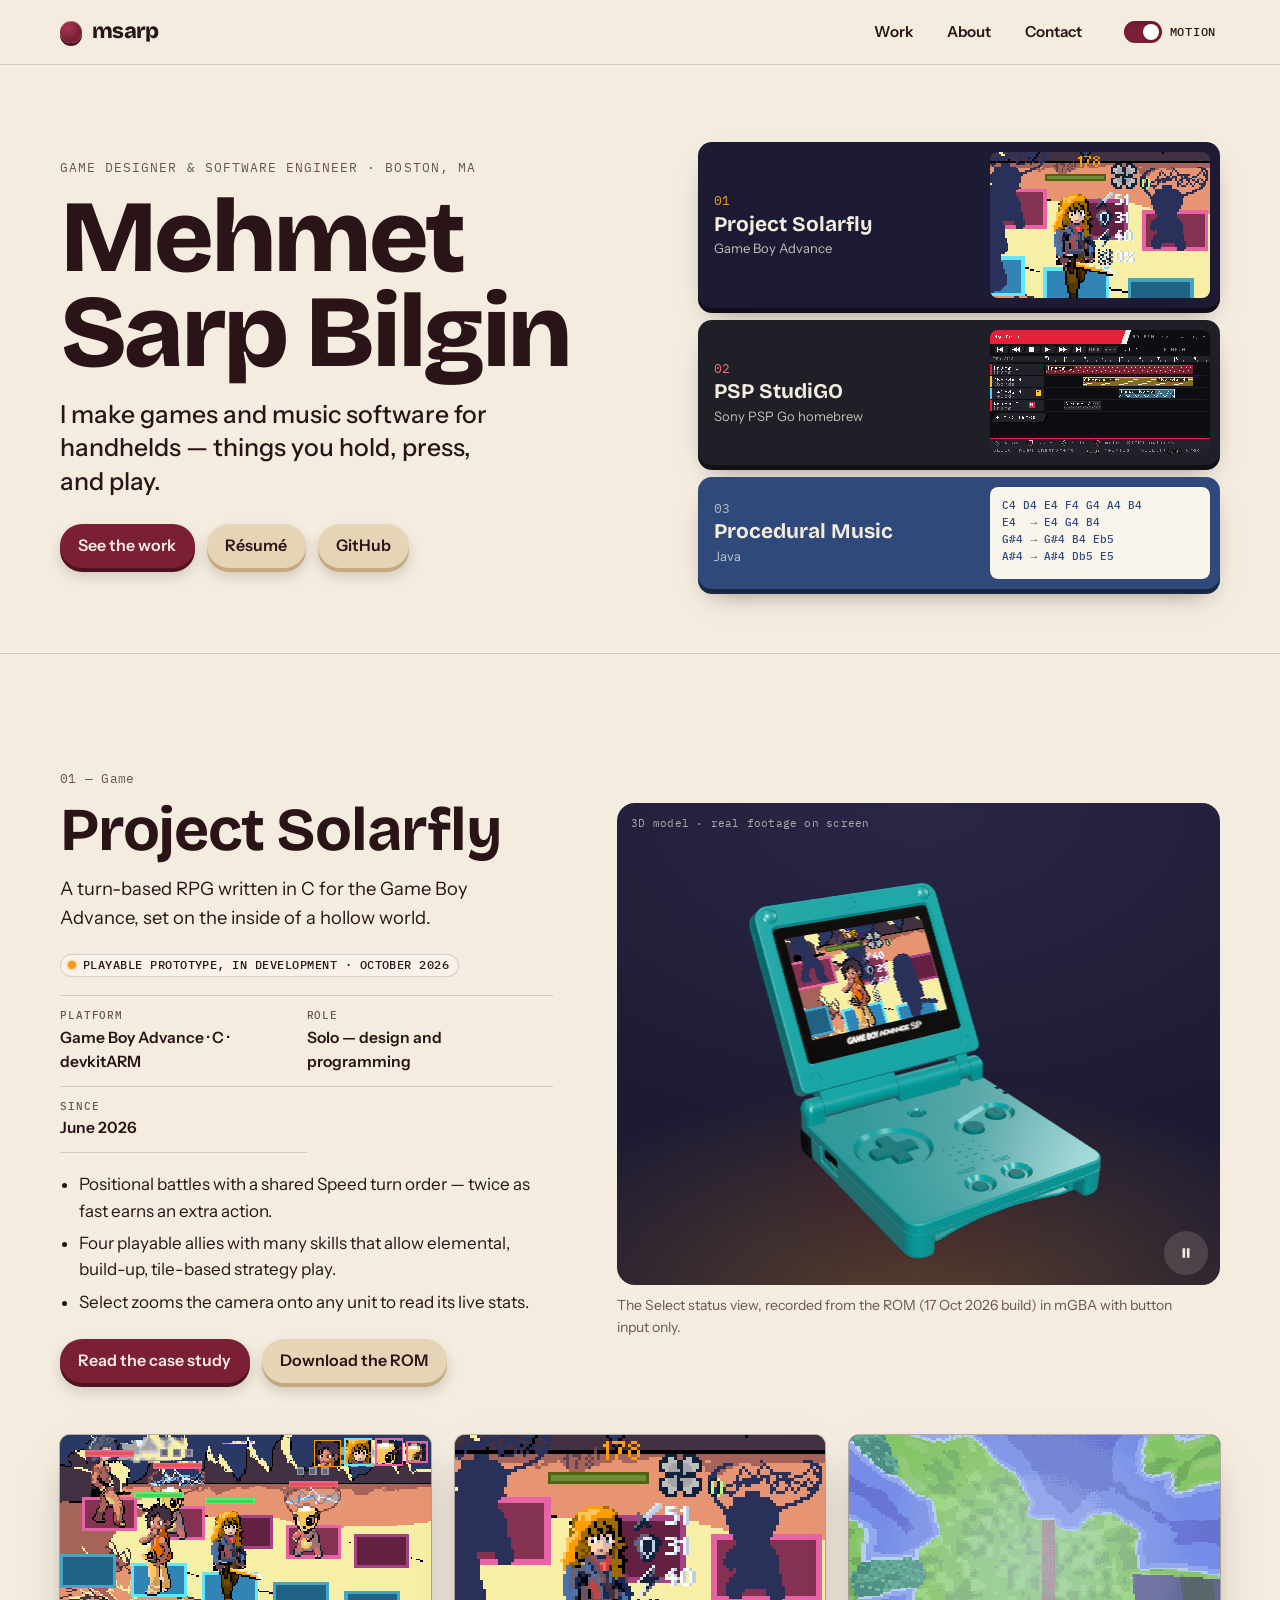
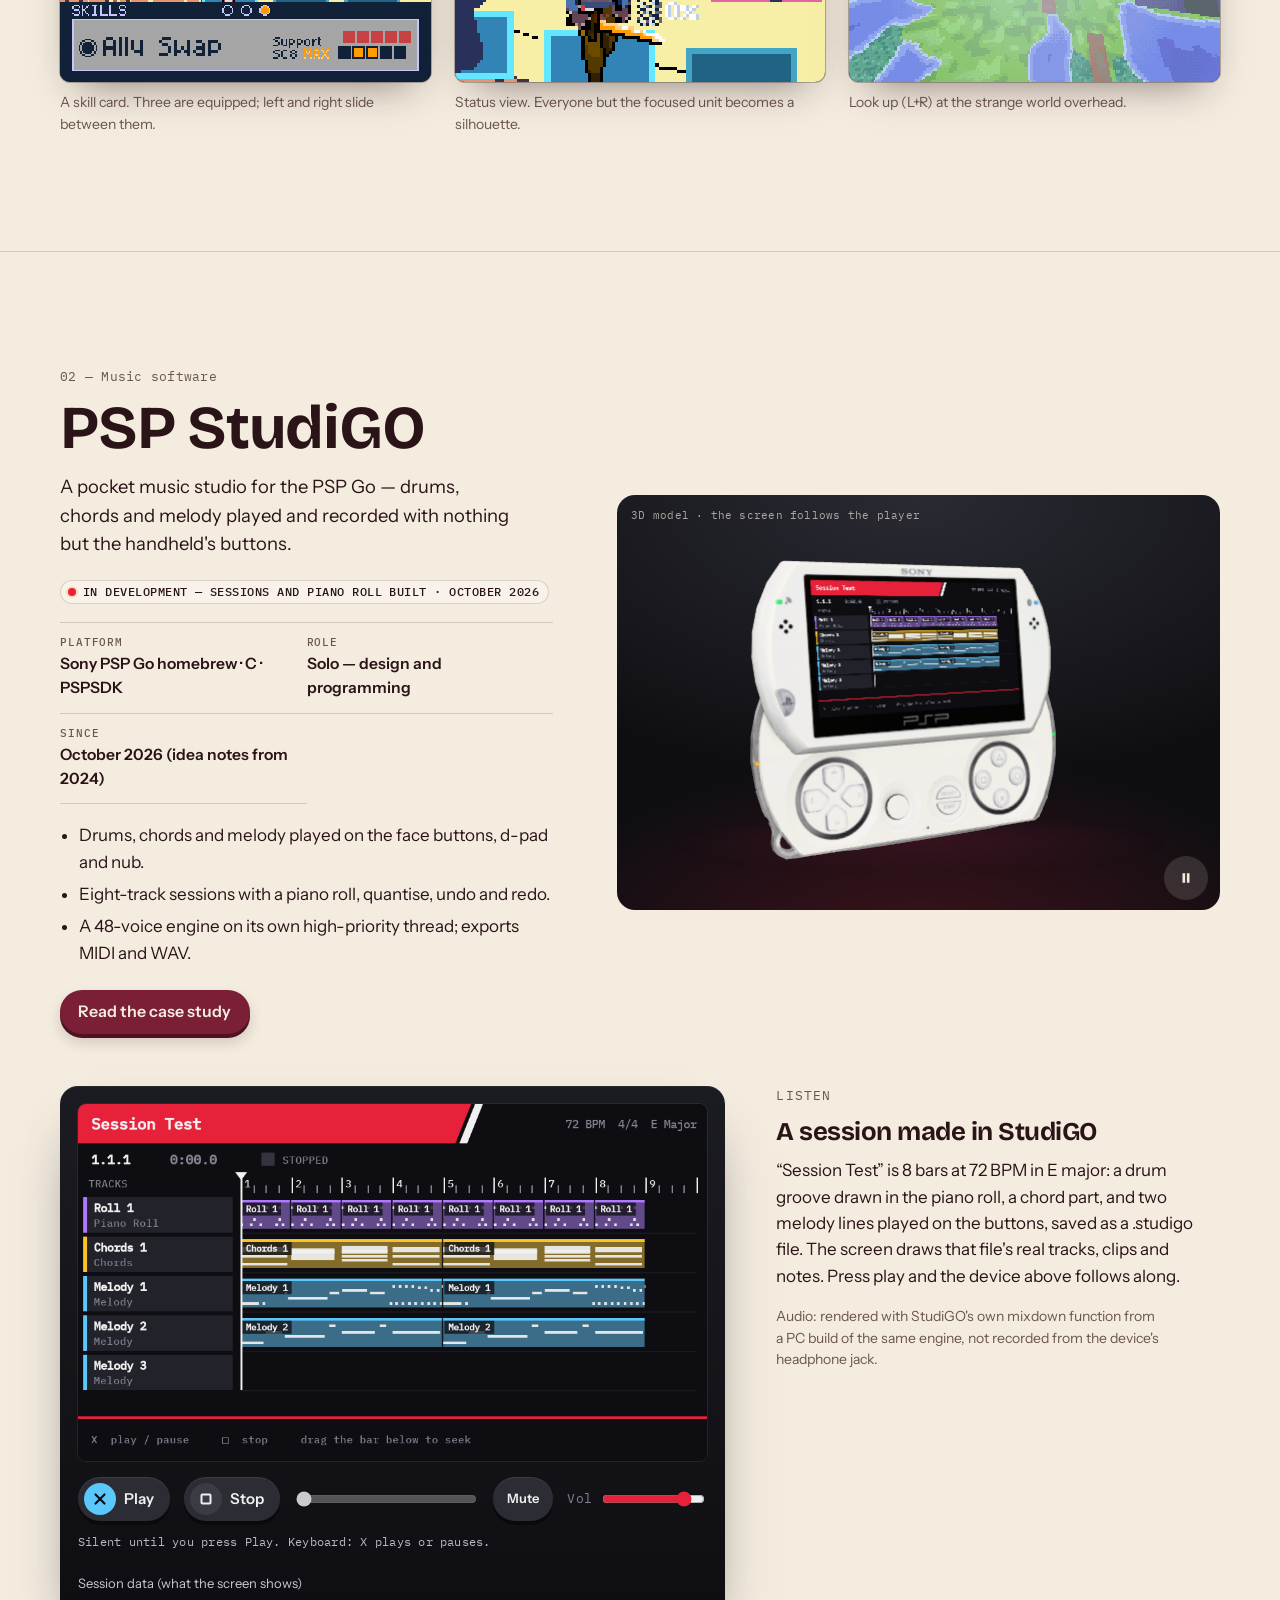
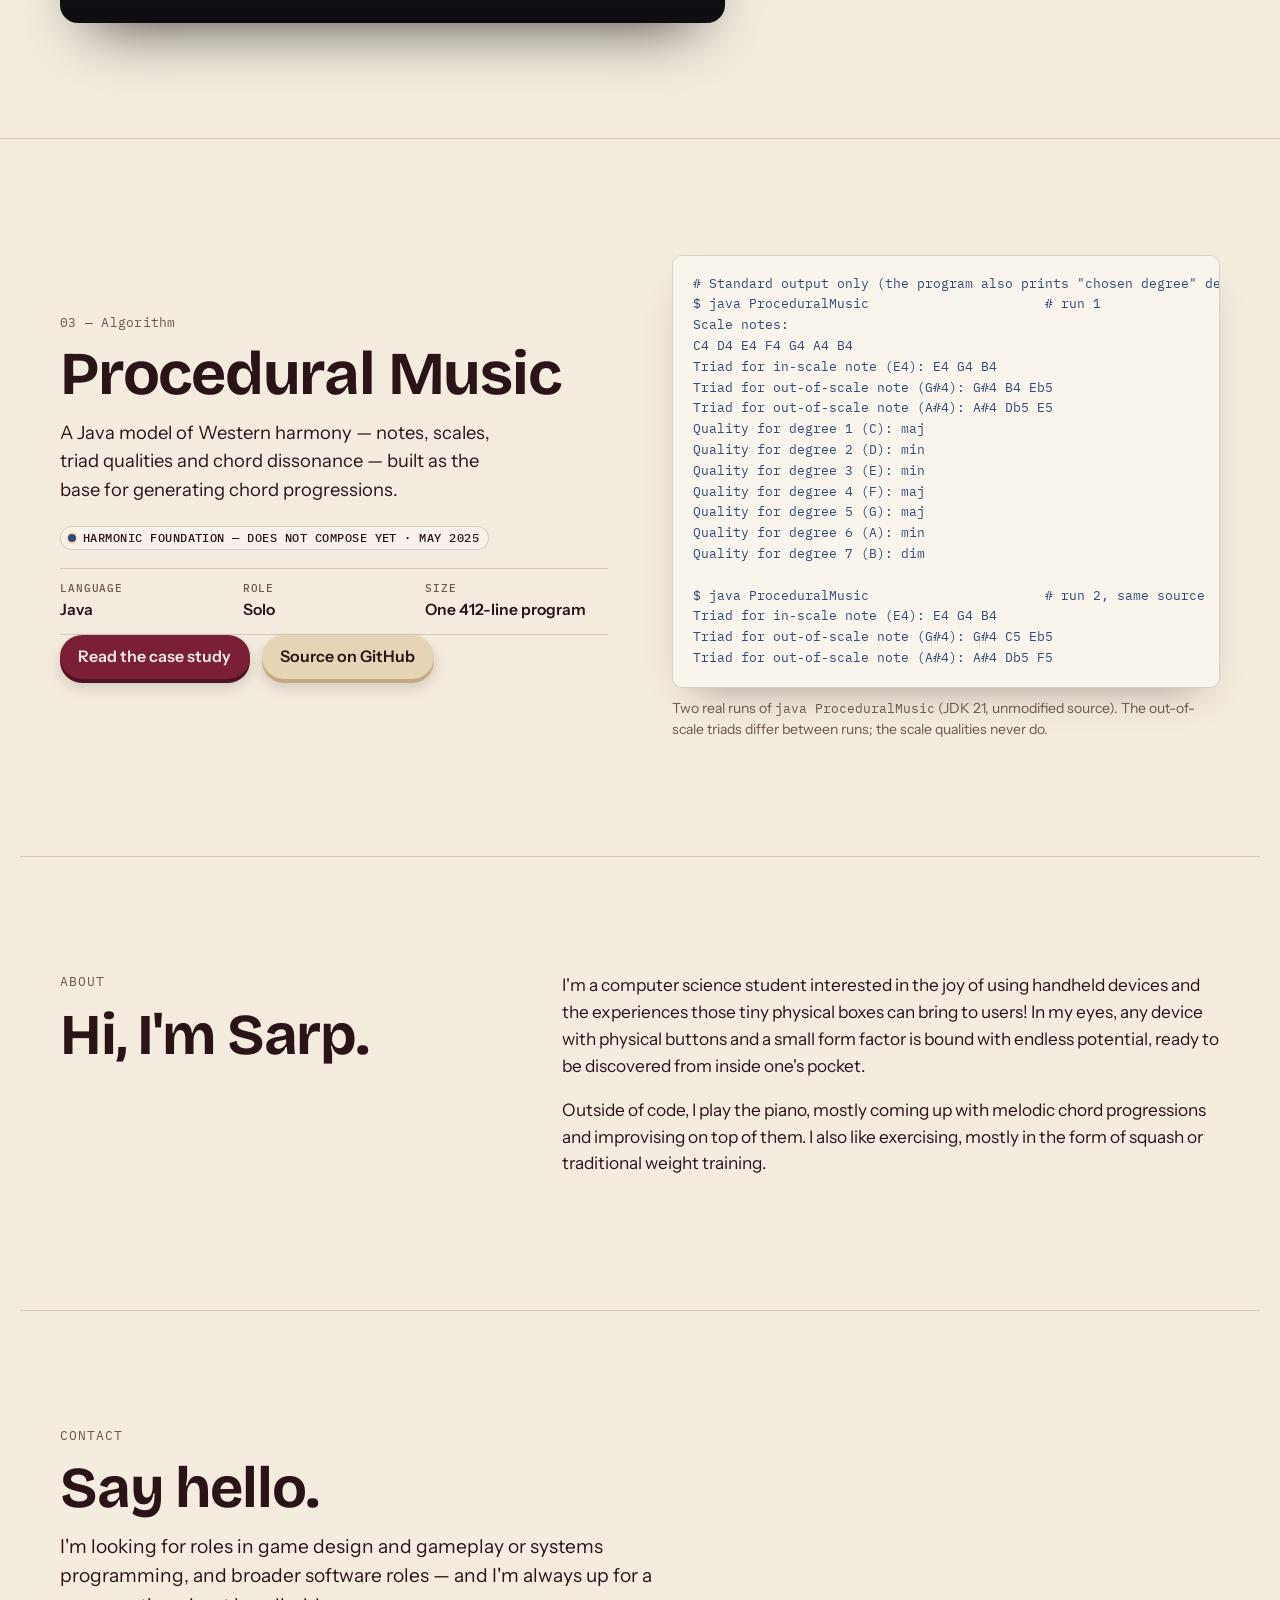
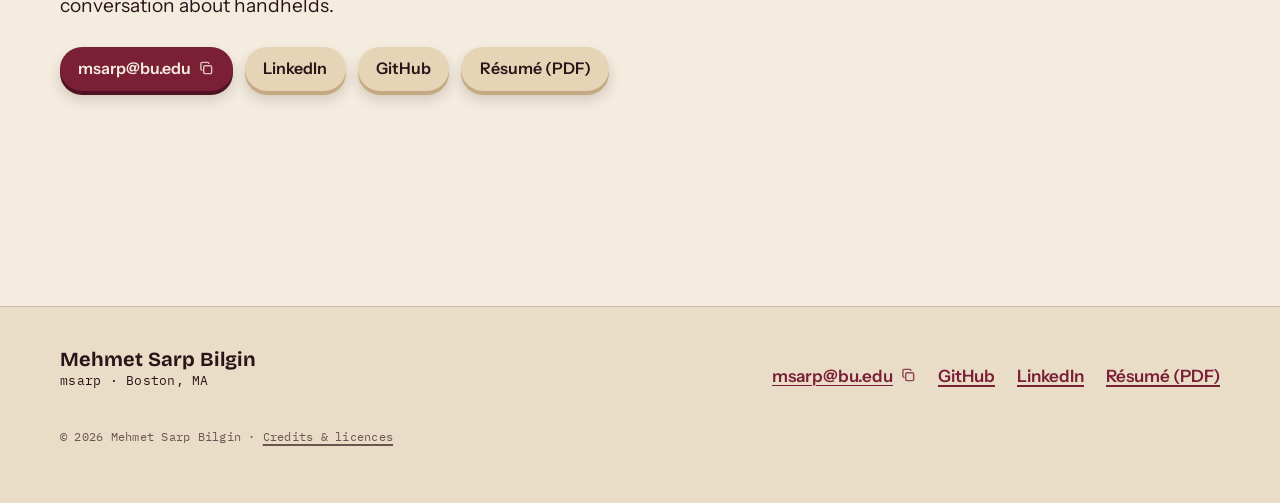
==== commit cc8b2021: "Deploy site (2026-10-18 23:33 UTC)" ====
--- a/index.html
+++ b/index.html
@@ -32,4 +32,4 @@
 Triad for in-scale note (E4): E4 G4 B4
 Triad for out-of-scale note (G#4): G#4 C5 Eb5
 Triad for out-of-scale note (A#4): A#4 Db5 F5
-</pre> </div> <figcaption data-astro-cid-pt4riy3x>Two real runs of <code>java ProceduralMusic</code> (JDK 21, unmodified source). The out-of-scale triads differ between runs; the scale qualities never do.</figcaption>  </figure> </div> </div> </section> </div>  <section class="section wrap about" id="about" aria-labelledby="about-title" data-astro-cid-j7pv25f6> <div data-astro-cid-j7pv25f6> <p class="eyebrow" data-astro-cid-j7pv25f6>About</p> <h2 id="about-title" data-astro-cid-j7pv25f6>Hi, I'm Sarp.</h2> </div> <div class="about__body" data-astro-cid-j7pv25f6> <p data-astro-cid-j7pv25f6>I&#39;m a computer science student interested in the joy of using handheld devices and the experiences those tiny physical boxes can bring to users! In my eyes, any device with physical buttons and a small form factor is bound with endless potential, ready to be discovered from inside one&#39;s pocket.</p><p data-astro-cid-j7pv25f6>Outside of code, I play the piano, mostly coming up with melodic chord progressions and improvising on top of them. I also like exercising, mostly in the form of squash or traditional weight training.</p><p data-astro-cid-j7pv25f6>I am open to software engineering and game development opportunities.</p> </div> </section> <section class="section wrap contact" id="contact" aria-labelledby="contact-title" data-astro-cid-j7pv25f6> <p class="eyebrow" data-astro-cid-j7pv25f6>Contact</p> <h2 id="contact-title" data-astro-cid-j7pv25f6>Say hello.</h2> <p class="contact__line" data-astro-cid-j7pv25f6>I'm looking for roles in game design and gameplay or systems programming, and broader software roles — and I'm always up for a conversation about handhelds.</p> <div class="btn-row" data-astro-cid-j7pv25f6> <button class="copy-email btn" type="button" data-copy-email="msarp@bu.edu" aria-label="Copy email address msarp@bu.edu" data-astro-cid-tdf7heui> <span data-copy-label data-astro-cid-tdf7heui>msarp@bu.edu</span> <svg class="copy-email__icon" viewBox="0 0 16 16" aria-hidden="true" data-astro-cid-tdf7heui> <rect x="5" y="5" width="8.5" height="8.5" rx="1.6" fill="none" stroke="currentColor" stroke-width="1.5" data-astro-cid-tdf7heui></rect> <path d="M10.5 3.2V3a1.5 1.5 0 0 0-1.5-1.5H3.5A1.5 1.5 0 0 0 2 3v5.5A1.5 1.5 0 0 0 3.5 10h.3" fill="none" stroke="currentColor" stroke-width="1.5" data-astro-cid-tdf7heui></path> </svg> </button> <a class="btn btn--quiet" href="https://www.linkedin.com/in/msarp-bilgin" data-astro-cid-j7pv25f6>LinkedIn</a> <a class="btn btn--quiet" href="https://github.com/msrpblgn" data-astro-cid-j7pv25f6>GitHub</a> <a class="btn btn--quiet" href="/resume.pdf" data-astro-cid-j7pv25f6>Résumé (PDF)</a> </div> </section>  </main> <footer class="site-footer" data-astro-cid-sz7xmlte> <div class="wrap site-footer__inner" data-astro-cid-sz7xmlte> <div data-astro-cid-sz7xmlte> <p class="site-footer__name" data-astro-cid-sz7xmlte>Mehmet Sarp Bilgin</p> <p class="mono" data-astro-cid-sz7xmlte>msarp · Boston, MA</p> </div> <ul class="site-footer__links" data-astro-cid-sz7xmlte> <li data-astro-cid-sz7xmlte><button class="copy-email copy-email--link" type="button" data-copy-email="msarp@bu.edu" aria-label="Copy email address msarp@bu.edu" data-astro-cid-tdf7heui> <span data-copy-label data-astro-cid-tdf7heui>msarp@bu.edu</span> <svg class="copy-email__icon" viewBox="0 0 16 16" aria-hidden="true" data-astro-cid-tdf7heui> <rect x="5" y="5" width="8.5" height="8.5" rx="1.6" fill="none" stroke="currentColor" stroke-width="1.5" data-astro-cid-tdf7heui></rect> <path d="M10.5 3.2V3a1.5 1.5 0 0 0-1.5-1.5H3.5A1.5 1.5 0 0 0 2 3v5.5A1.5 1.5 0 0 0 3.5 10h.3" fill="none" stroke="currentColor" stroke-width="1.5" data-astro-cid-tdf7heui></path> </svg> </button></li> <li data-astro-cid-sz7xmlte><a href="https://github.com/msrpblgn" data-astro-cid-sz7xmlte>GitHub</a></li> <li data-astro-cid-sz7xmlte><a href="https://www.linkedin.com/in/msarp-bilgin" data-astro-cid-sz7xmlte>LinkedIn</a></li> <li data-astro-cid-sz7xmlte><a href="/resume.pdf" data-astro-cid-sz7xmlte>Résumé (PDF)</a></li> </ul> <p class="mono site-footer__small" data-astro-cid-sz7xmlte>© 2026 Mehmet Sarp Bilgin · <a href="/credits/" data-astro-cid-sz7xmlte>Credits &amp; licences</a></p> </div> </footer> <p class="toast" data-toast role="status" aria-live="polite"></p> <script type="module" src="/_astro/Base.astro_astro_type_script_index_0_lang.CjeBUZTr.js"></script> </body> </html>+</pre> </div> <figcaption data-astro-cid-pt4riy3x>Two real runs of <code>java ProceduralMusic</code> (JDK 21, unmodified source). The out-of-scale triads differ between runs; the scale qualities never do.</figcaption>  </figure> </div> </div> </section> </div>  <section class="section wrap about" id="about" aria-labelledby="about-title" data-astro-cid-j7pv25f6> <div data-astro-cid-j7pv25f6> <p class="eyebrow" data-astro-cid-j7pv25f6>About</p> <h2 id="about-title" data-astro-cid-j7pv25f6>Hi, I'm Sarp.</h2> </div> <div class="about__body" data-astro-cid-j7pv25f6> <p data-astro-cid-j7pv25f6>I&#39;m a computer science student interested in the joy of using handheld devices and the experiences those tiny physical boxes can bring to users! In my eyes, any device with physical buttons and a small form factor is bound with endless potential, ready to be discovered from inside one&#39;s pocket.</p><p data-astro-cid-j7pv25f6>Outside of code, I play the piano, mostly coming up with melodic chord progressions and improvising on top of them. I also like exercising, mostly in the form of squash or traditional weight training.</p> </div> </section> <section class="section wrap contact" id="contact" aria-labelledby="contact-title" data-astro-cid-j7pv25f6> <p class="eyebrow" data-astro-cid-j7pv25f6>Contact</p> <h2 id="contact-title" data-astro-cid-j7pv25f6>Say hello.</h2> <p class="contact__line" data-astro-cid-j7pv25f6>I'm looking for roles in game design and gameplay or systems programming, and broader software roles — and I'm always up for a conversation about handhelds.</p> <div class="btn-row" data-astro-cid-j7pv25f6> <button class="copy-email btn" type="button" data-copy-email="msarp@bu.edu" aria-label="Copy email address msarp@bu.edu" data-astro-cid-tdf7heui> <span data-copy-label data-astro-cid-tdf7heui>msarp@bu.edu</span> <svg class="copy-email__icon" viewBox="0 0 16 16" aria-hidden="true" data-astro-cid-tdf7heui> <rect x="5" y="5" width="8.5" height="8.5" rx="1.6" fill="none" stroke="currentColor" stroke-width="1.5" data-astro-cid-tdf7heui></rect> <path d="M10.5 3.2V3a1.5 1.5 0 0 0-1.5-1.5H3.5A1.5 1.5 0 0 0 2 3v5.5A1.5 1.5 0 0 0 3.5 10h.3" fill="none" stroke="currentColor" stroke-width="1.5" data-astro-cid-tdf7heui></path> </svg> </button> <a class="btn btn--quiet" href="https://www.linkedin.com/in/msarp-bilgin" data-astro-cid-j7pv25f6>LinkedIn</a> <a class="btn btn--quiet" href="https://github.com/msrpblgn" data-astro-cid-j7pv25f6>GitHub</a> <a class="btn btn--quiet" href="/resume.pdf" data-astro-cid-j7pv25f6>Résumé (PDF)</a> </div> </section>  </main> <footer class="site-footer" data-astro-cid-sz7xmlte> <div class="wrap site-footer__inner" data-astro-cid-sz7xmlte> <div data-astro-cid-sz7xmlte> <p class="site-footer__name" data-astro-cid-sz7xmlte>Mehmet Sarp Bilgin</p> <p class="mono" data-astro-cid-sz7xmlte>msarp · Boston, MA</p> </div> <ul class="site-footer__links" data-astro-cid-sz7xmlte> <li data-astro-cid-sz7xmlte><button class="copy-email copy-email--link" type="button" data-copy-email="msarp@bu.edu" aria-label="Copy email address msarp@bu.edu" data-astro-cid-tdf7heui> <span data-copy-label data-astro-cid-tdf7heui>msarp@bu.edu</span> <svg class="copy-email__icon" viewBox="0 0 16 16" aria-hidden="true" data-astro-cid-tdf7heui> <rect x="5" y="5" width="8.5" height="8.5" rx="1.6" fill="none" stroke="currentColor" stroke-width="1.5" data-astro-cid-tdf7heui></rect> <path d="M10.5 3.2V3a1.5 1.5 0 0 0-1.5-1.5H3.5A1.5 1.5 0 0 0 2 3v5.5A1.5 1.5 0 0 0 3.5 10h.3" fill="none" stroke="currentColor" stroke-width="1.5" data-astro-cid-tdf7heui></path> </svg> </button></li> <li data-astro-cid-sz7xmlte><a href="https://github.com/msrpblgn" data-astro-cid-sz7xmlte>GitHub</a></li> <li data-astro-cid-sz7xmlte><a href="https://www.linkedin.com/in/msarp-bilgin" data-astro-cid-sz7xmlte>LinkedIn</a></li> <li data-astro-cid-sz7xmlte><a href="/resume.pdf" data-astro-cid-sz7xmlte>Résumé (PDF)</a></li> </ul> <p class="mono site-footer__small" data-astro-cid-sz7xmlte>© 2026 Mehmet Sarp Bilgin · <a href="/credits/" data-astro-cid-sz7xmlte>Credits &amp; licences</a></p> </div> </footer> <p class="toast" data-toast role="status" aria-live="polite"></p> <script type="module" src="/_astro/Base.astro_astro_type_script_index_0_lang.CjeBUZTr.js"></script> </body> </html>
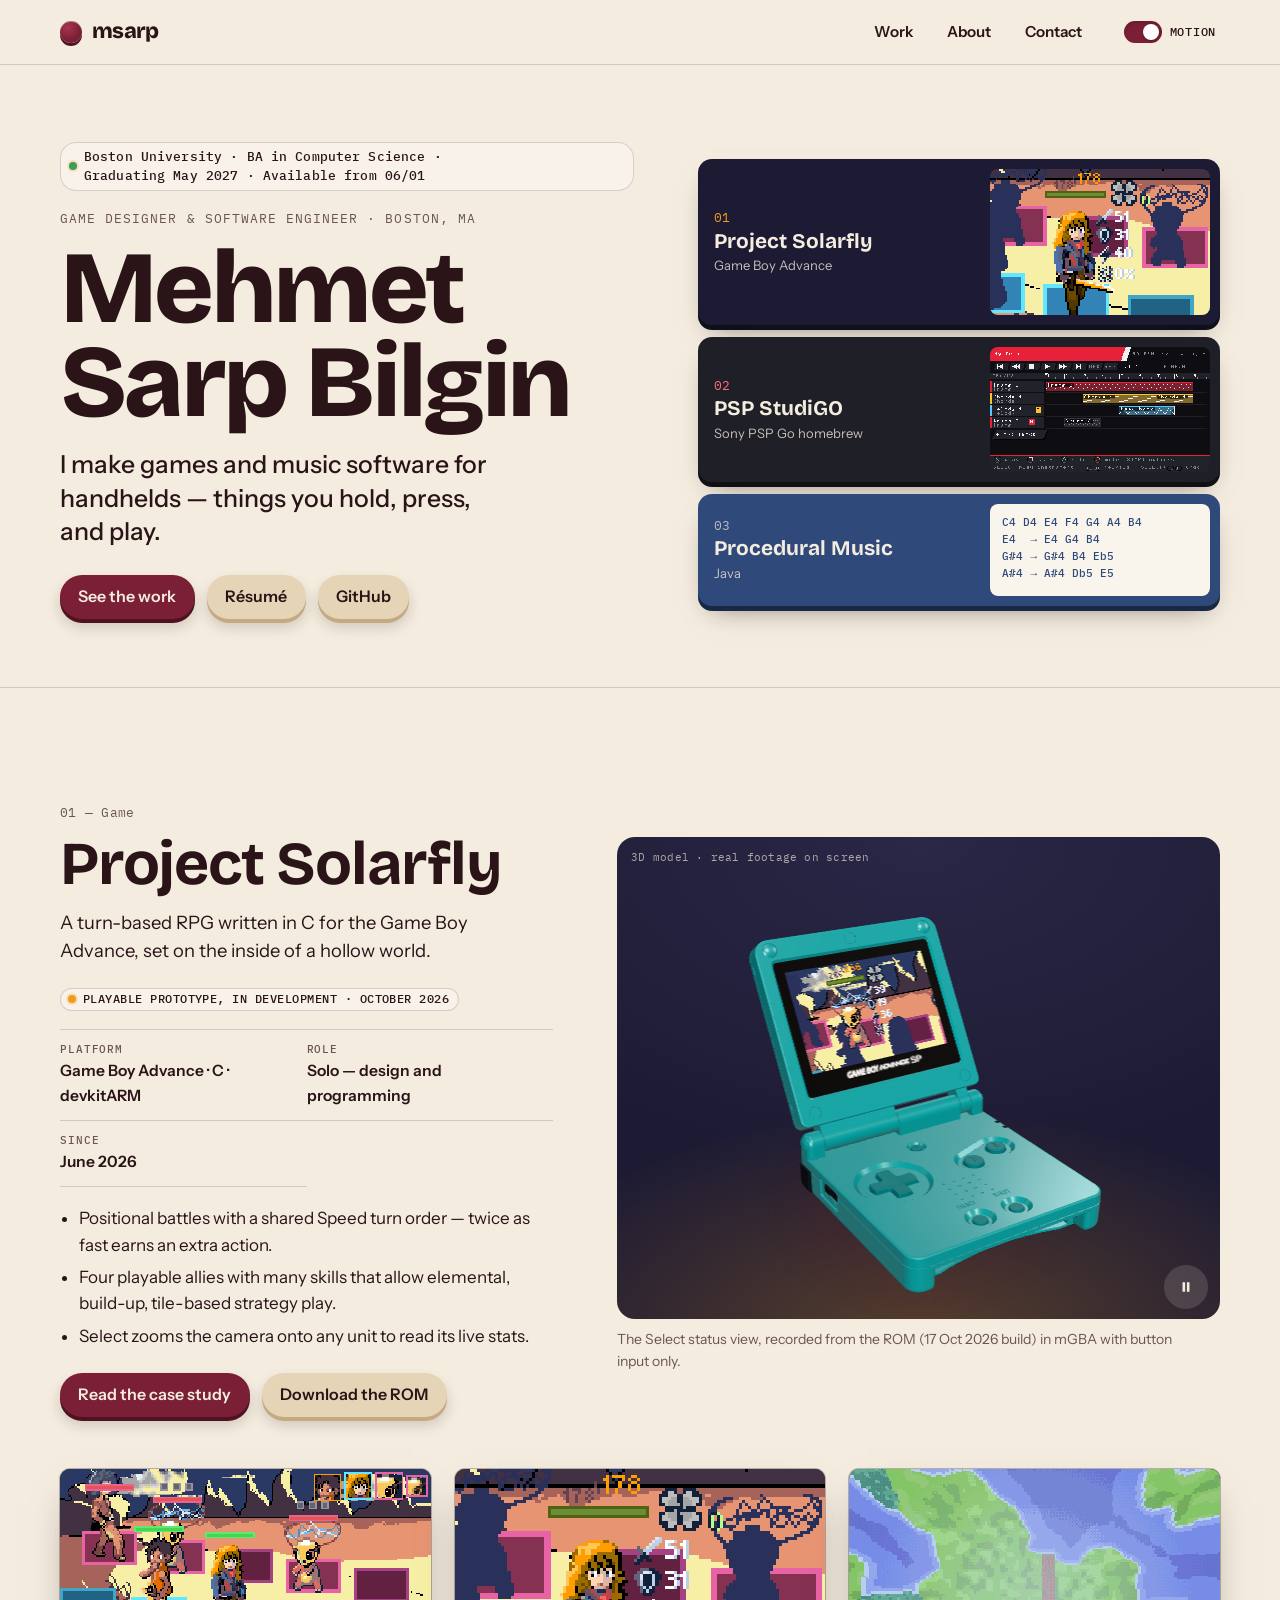
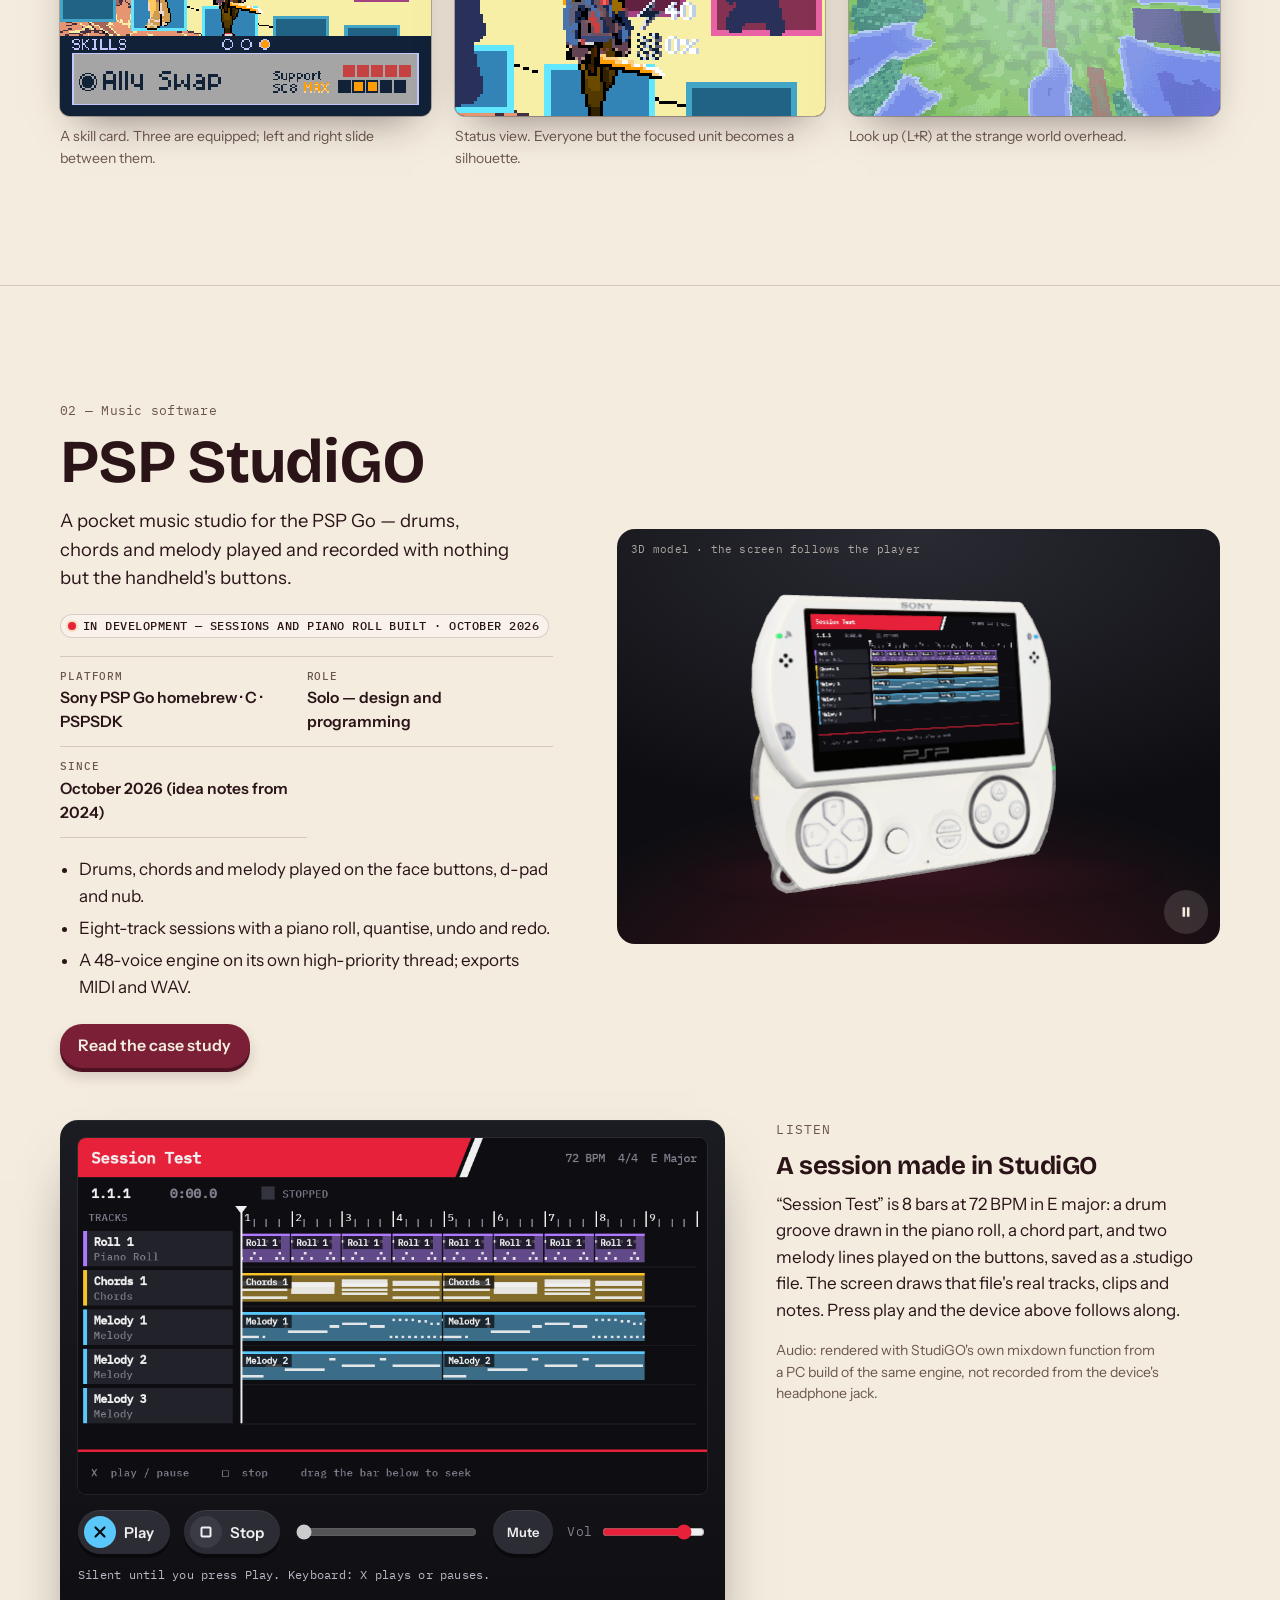
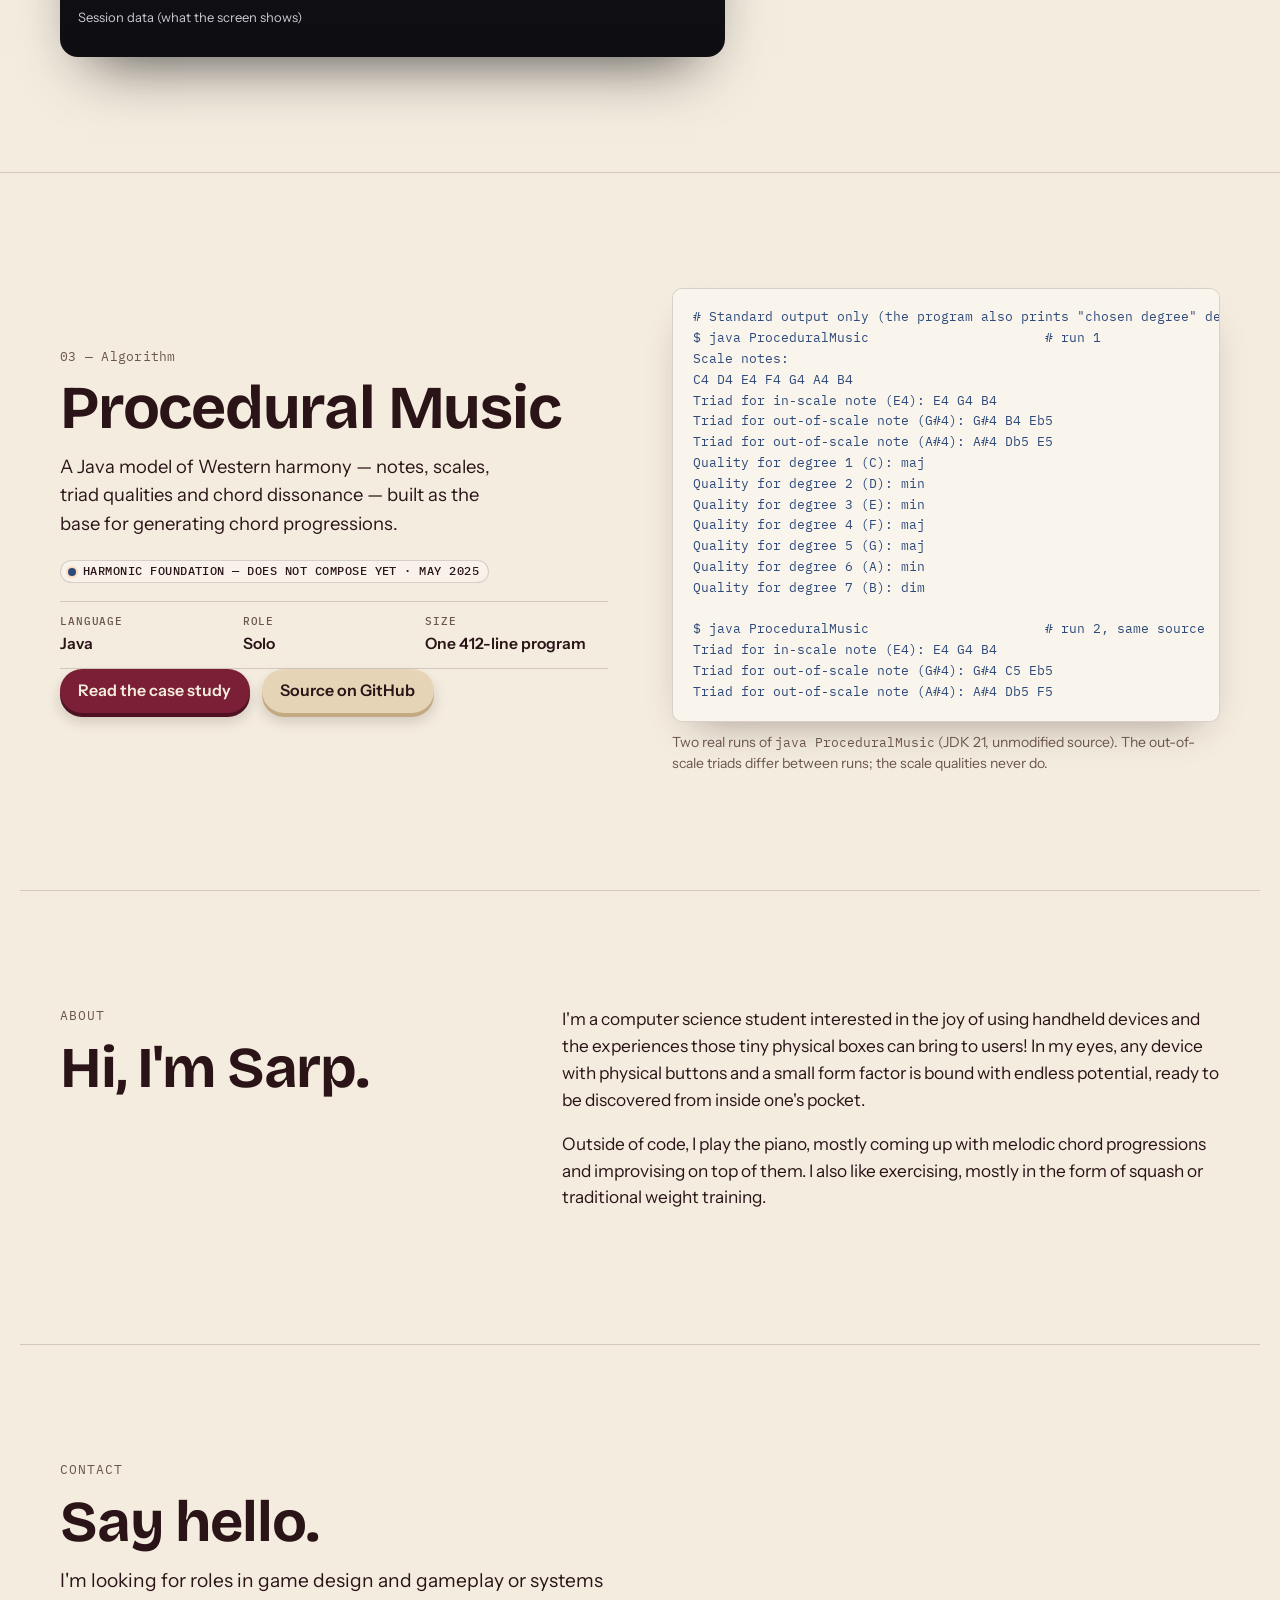
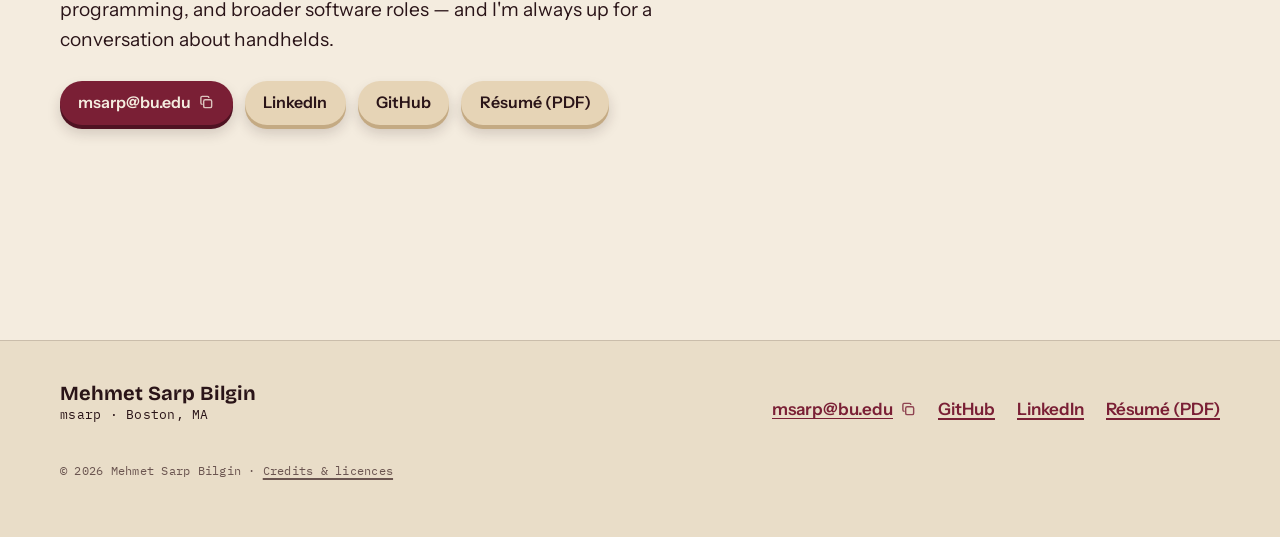
==== commit 34651c83: "Deploy site (2026-10-19 17:34 UTC)" ====
--- a/index.html
+++ b/index.html
@@ -6,7 +6,7 @@
         var reduce = window.matchMedia && matchMedia('(prefers-reduced-motion: reduce)').matches;
         document.documentElement.dataset.motion = saved || (reduce ? 'off' : 'on');
       })();
-    </script><link rel="stylesheet" href="/_astro/Base.K5g95GQT.css"><link rel="stylesheet" href="/_astro/PocketPlayer.DDP7gGrs.css"><link rel="stylesheet" href="/_astro/index.BRScGy4V.css"></head> <body> <a class="skip-link" href="#main">Skip to content</a> <header class="site-header" data-astro-cid-3ef6ksr2> <div class="wrap site-header__inner" data-astro-cid-3ef6ksr2> <a class="wordmark" href="/" aria-label="msarp — home" data-astro-cid-3ef6ksr2> <span class="wordmark__key" aria-hidden="true" data-astro-cid-3ef6ksr2></span> <span data-astro-cid-3ef6ksr2>msarp</span> </a> <nav aria-label="Main" data-astro-cid-3ef6ksr2> <ul class="nav" data-astro-cid-3ef6ksr2> <li data-astro-cid-3ef6ksr2><a href="/#work" data-astro-cid-3ef6ksr2>Work</a></li><li data-astro-cid-3ef6ksr2><a href="/#about" data-astro-cid-3ef6ksr2>About</a></li><li data-astro-cid-3ef6ksr2><a href="/#contact" data-astro-cid-3ef6ksr2>Contact</a></li> </ul> </nav> <button class="motion-switch" type="button" data-motion-toggle aria-pressed="false" data-astro-cid-3ef6ksr2> <span class="motion-switch__track" aria-hidden="true" data-astro-cid-3ef6ksr2><span class="motion-switch__knob" data-astro-cid-3ef6ksr2></span></span> <span class="motion-switch__label" data-astro-cid-3ef6ksr2>Motion</span> </button> </div> </header> <main id="main" tabindex="-1">   <section class="hero wrap" aria-labelledby="hero-name" data-astro-cid-j7pv25f6> <div class="hero__id" data-astro-cid-j7pv25f6> <p class="eyebrow" data-astro-cid-j7pv25f6>Game designer &amp; software engineer · Boston, MA</p> <h1 id="hero-name" data-astro-cid-j7pv25f6>Mehmet Sarp Bilgin</h1> <p class="hero__line" data-astro-cid-j7pv25f6>I make games and music software for handhelds — things you hold, press, and play.</p> <div class="btn-row" data-astro-cid-j7pv25f6> <a class="btn" href="#work" data-astro-cid-j7pv25f6>See the work</a> <a class="btn btn--quiet" href="/resume.pdf" data-astro-cid-j7pv25f6>Résumé</a> <a class="btn btn--quiet" href="https://github.com/msrpblgn" data-astro-cid-j7pv25f6>GitHub</a> </div> </div> <nav class="rack" aria-label="Projects" data-astro-cid-j7pv25f6> <ol data-astro-cid-j7pv25f6> <li data-astro-cid-j7pv25f6> <a class="cart cart--solarfly" href="/projects/solarfly/" data-astro-cid-j7pv25f6> <span class="cart__label" data-astro-cid-j7pv25f6> <span class="mono cart__num" data-astro-cid-j7pv25f6>01</span> <span class="cart__title" data-astro-cid-j7pv25f6>Project Solarfly</span> <span class="cart__plat" data-astro-cid-j7pv25f6>Game Boy Advance</span> </span> <span class="cart__window" aria-hidden="true" data-astro-cid-j7pv25f6> <img src="/media/solarfly/solarfly-status-protagonist.png" alt="" width="240" height="160" class="pixel" loading="eager" data-astro-cid-j7pv25f6> </span> </a> </li><li data-astro-cid-j7pv25f6> <a class="cart cart--studigo" href="/projects/studigo/" data-astro-cid-j7pv25f6> <span class="cart__label" data-astro-cid-j7pv25f6> <span class="mono cart__num" data-astro-cid-j7pv25f6>02</span> <span class="cart__title" data-astro-cid-j7pv25f6>PSP StudiGO</span> <span class="cart__plat" data-astro-cid-j7pv25f6>Sony PSP Go homebrew</span> </span> <span class="cart__window" aria-hidden="true" data-astro-cid-j7pv25f6> <img src="/media/studigo/ui-session.png" alt="" width="960" height="544" class="pixel" loading="eager" data-astro-cid-j7pv25f6> </span> </a> </li><li data-astro-cid-j7pv25f6> <a class="cart cart--procedural" href="/projects/procedural-music/" data-astro-cid-j7pv25f6> <span class="cart__label" data-astro-cid-j7pv25f6> <span class="mono cart__num" data-astro-cid-j7pv25f6>03</span> <span class="cart__title" data-astro-cid-j7pv25f6>Procedural Music</span> <span class="cart__plat" data-astro-cid-j7pv25f6>Java</span> </span> <span class="cart__window" aria-hidden="true" data-astro-cid-j7pv25f6> <span class="cart__code" data-astro-cid-j7pv25f6>C4 D4 E4 F4 G4 A4 B4
+    </script><link rel="stylesheet" href="/_astro/Base.K5g95GQT.css"><link rel="stylesheet" href="/_astro/PocketPlayer.DDP7gGrs.css"><link rel="stylesheet" href="/_astro/index.BCCN9X_T.css"></head> <body> <a class="skip-link" href="#main">Skip to content</a> <header class="site-header" data-astro-cid-3ef6ksr2> <div class="wrap site-header__inner" data-astro-cid-3ef6ksr2> <a class="wordmark" href="/" aria-label="msarp — home" data-astro-cid-3ef6ksr2> <span class="wordmark__key" aria-hidden="true" data-astro-cid-3ef6ksr2></span> <span data-astro-cid-3ef6ksr2>msarp</span> </a> <nav aria-label="Main" data-astro-cid-3ef6ksr2> <ul class="nav" data-astro-cid-3ef6ksr2> <li data-astro-cid-3ef6ksr2><a href="/#work" data-astro-cid-3ef6ksr2>Work</a></li><li data-astro-cid-3ef6ksr2><a href="/#about" data-astro-cid-3ef6ksr2>About</a></li><li data-astro-cid-3ef6ksr2><a href="/#contact" data-astro-cid-3ef6ksr2>Contact</a></li> </ul> </nav> <button class="motion-switch" type="button" data-motion-toggle aria-pressed="false" data-astro-cid-3ef6ksr2> <span class="motion-switch__track" aria-hidden="true" data-astro-cid-3ef6ksr2><span class="motion-switch__knob" data-astro-cid-3ef6ksr2></span></span> <span class="motion-switch__label" data-astro-cid-3ef6ksr2>Motion</span> </button> </div> </header> <main id="main" tabindex="-1">   <section class="hero wrap" aria-labelledby="hero-name" data-astro-cid-j7pv25f6> <div class="hero__id" data-astro-cid-j7pv25f6> <p class="chip hero__status" data-astro-cid-j7pv25f6> <span data-astro-cid-j7pv25f6><span class="hero__status-part" data-astro-cid-j7pv25f6>Boston University</span> · <span class="hero__status-part" data-astro-cid-j7pv25f6>BA in Computer Science</span> · <span class="hero__status-part" data-astro-cid-j7pv25f6>Graduating May 2027</span> · <span class="hero__status-part" data-astro-cid-j7pv25f6>Available from 06/01</span></span> </p> <p class="eyebrow" data-astro-cid-j7pv25f6>Game designer &amp; software engineer · Boston, MA</p> <h1 id="hero-name" data-astro-cid-j7pv25f6>Mehmet Sarp Bilgin</h1> <p class="hero__line" data-astro-cid-j7pv25f6>I make games and music software for handhelds — things you hold, press, and play.</p> <div class="btn-row" data-astro-cid-j7pv25f6> <a class="btn" href="#work" data-astro-cid-j7pv25f6>See the work</a> <a class="btn btn--quiet" href="/resume.pdf" data-astro-cid-j7pv25f6>Résumé</a> <a class="btn btn--quiet" href="https://github.com/msrpblgn" data-astro-cid-j7pv25f6>GitHub</a> </div> </div> <nav class="rack" aria-label="Projects" data-astro-cid-j7pv25f6> <ol data-astro-cid-j7pv25f6> <li data-astro-cid-j7pv25f6> <a class="cart cart--solarfly" href="/projects/solarfly/" data-astro-cid-j7pv25f6> <span class="cart__label" data-astro-cid-j7pv25f6> <span class="mono cart__num" data-astro-cid-j7pv25f6>01</span> <span class="cart__title" data-astro-cid-j7pv25f6>Project Solarfly</span> <span class="cart__plat" data-astro-cid-j7pv25f6>Game Boy Advance</span> </span> <span class="cart__window" aria-hidden="true" data-astro-cid-j7pv25f6> <img src="/media/solarfly/solarfly-status-protagonist.png" alt="" width="240" height="160" class="pixel" loading="eager" data-astro-cid-j7pv25f6> </span> </a> </li><li data-astro-cid-j7pv25f6> <a class="cart cart--studigo" href="/projects/studigo/" data-astro-cid-j7pv25f6> <span class="cart__label" data-astro-cid-j7pv25f6> <span class="mono cart__num" data-astro-cid-j7pv25f6>02</span> <span class="cart__title" data-astro-cid-j7pv25f6>PSP StudiGO</span> <span class="cart__plat" data-astro-cid-j7pv25f6>Sony PSP Go homebrew</span> </span> <span class="cart__window" aria-hidden="true" data-astro-cid-j7pv25f6> <img src="/media/studigo/ui-session.png" alt="" width="960" height="544" class="pixel" loading="eager" data-astro-cid-j7pv25f6> </span> </a> </li><li data-astro-cid-j7pv25f6> <a class="cart cart--procedural" href="/projects/procedural-music/" data-astro-cid-j7pv25f6> <span class="cart__label" data-astro-cid-j7pv25f6> <span class="mono cart__num" data-astro-cid-j7pv25f6>03</span> <span class="cart__title" data-astro-cid-j7pv25f6>Procedural Music</span> <span class="cart__plat" data-astro-cid-j7pv25f6>Java</span> </span> <span class="cart__window" aria-hidden="true" data-astro-cid-j7pv25f6> <span class="cart__code" data-astro-cid-j7pv25f6>C4 D4 E4 F4 G4 A4 B4
 E4  → E4 G4 B4
 G#4 → G#4 B4 Eb5
 A#4 → A#4 Db5 E5</span> </span> </a> </li> </ol> </nav> </section>  <div id="work" data-astro-cid-j7pv25f6> <!-- 01 Solarfly --> <section class="feature feature--solarfly section" aria-labelledby="f-solarfly" data-astro-cid-j7pv25f6> <div class="wrap feature__grid" data-astro-cid-j7pv25f6> <div class="feature__text" data-astro-cid-j7pv25f6> <p class="mono feature__num" data-astro-cid-j7pv25f6>01 — Game</p> <h2 id="f-solarfly" data-astro-cid-j7pv25f6>Project Solarfly</h2> <p class="feature__tagline" data-astro-cid-j7pv25f6>A turn-based RPG written in C for the Game Boy Advance, set on the inside of a hollow world.</p> <p class="chip" data-astro-cid-j7pv25f6>Playable prototype, in development · October 2026</p> <dl class="specs" data-astro-cid-j7pv25f6> <div data-astro-cid-j7pv25f6><dt data-astro-cid-j7pv25f6>Platform</dt><dd data-astro-cid-j7pv25f6>Game Boy Advance · C · devkitARM</dd></div><div data-astro-cid-j7pv25f6><dt data-astro-cid-j7pv25f6>Role</dt><dd data-astro-cid-j7pv25f6>Solo — design and programming</dd></div><div data-astro-cid-j7pv25f6><dt data-astro-cid-j7pv25f6>Since</dt><dd data-astro-cid-j7pv25f6>June 2026</dd></div> </dl> <ul class="feature__points" data-astro-cid-j7pv25f6> <li data-astro-cid-j7pv25f6>Positional battles with a shared Speed turn order — twice as fast earns an extra action.</li> <li data-astro-cid-j7pv25f6>Four playable allies with many skills that allow elemental, build-up, tile-based strategy play.</li> <li data-astro-cid-j7pv25f6>Select zooms the camera onto any unit to read its live stats.</li> </ul> <div class="btn-row" data-astro-cid-j7pv25f6> <a class="btn" href="/projects/solarfly/" data-astro-cid-j7pv25f6>Read the case study</a> <a class="btn btn--quiet" href="https://github.com/msrpblgn/Project-Solarfly-Demo/raw/main/build/project_solarfly_gba.gba" data-astro-cid-j7pv25f6>Download the ROM</a> </div> </div> <div class="feature__media" data-astro-cid-j7pv25f6> <div class="stage stage--gba-sp" data-device="gba-sp" data-screen-video="/media/solarfly/solarfly-loop-status-view" data-screen-poster="/media/solarfly/solarfly-loop-status-view-poster.png" data-screen-aspect="1.5" data-astro-cid-mqjjhnbj> <p class="visually-hidden" data-astro-cid-mqjjhnbj>A 3D model of a teal Game Boy Advance SP, slowly turning. Its screen plays real Solarfly footage: the Select status view in battle.</p> <div class="stage__fallback" data-astro-cid-mqjjhnbj> <div class="stage__bezel" data-astro-cid-mqjjhnbj> <figure class="media" data-astro-cid-pt4riy3x> <div class="media-frame" style="aspect-ratio: 960 / 640" data-astro-cid-pt4riy3x>  <video id="media-solarfly-loop-status-view" class="pixel" width="960" height="640" poster="/media/solarfly/solarfly-loop-status-view-poster.png" preload="none" controls muted playsinline data-loop aria-label="A pixel-art battle. The camera zooms onto Aksil, then the protagonist, then two enemies, each time showing HP, a luck clover and stat values, before returning to the command menu." data-astro-cid-pt4riy3x> <source src="/media/solarfly/solarfly-loop-status-view.webm" type="video/webm" data-astro-cid-pt4riy3x> <source src="/media/solarfly/solarfly-loop-status-view.mp4" type="video/mp4" data-astro-cid-pt4riy3x> <a href="/media/solarfly/solarfly-loop-status-view.mp4" data-astro-cid-pt4riy3x>Download the video</a> </video> <button class="media-toggle" type="button" data-media-toggle hidden data-astro-cid-pt4riy3x>Play</button><div class="media-fail" data-media-fail hidden role="status" data-astro-cid-pt4riy3x> <span data-astro-cid-pt4riy3x>The video didn't load.</span> <button class="btn btn--dark btn--sm" type="button" data-media-retry data-astro-cid-pt4riy3x>Retry</button> <a class="media-fail__link" href="/media/solarfly/solarfly-loop-status-view.mp4" data-astro-cid-pt4riy3x>Open the file</a> </div>  </div>   </figure> </div> </div> <canvas class="stage__canvas" aria-hidden="true" data-astro-cid-mqjjhnbj></canvas> <span class="mono stage__note" aria-hidden="true" data-astro-cid-mqjjhnbj>3D model · real footage on screen</span> <div class="stage__bar" data-astro-cid-mqjjhnbj> <button class="stage__motion" type="button" data-motion-toggle aria-pressed="true" data-astro-cid-mqjjhnbj> <svg class="i-pause" viewBox="0 0 16 16" aria-hidden="true" data-astro-cid-mqjjhnbj><path fill="currentColor" d="M4 2.5h3v11H4zm5 0h3v11H9z" data-astro-cid-mqjjhnbj></path></svg> <svg class="i-play" viewBox="0 0 16 16" aria-hidden="true" data-astro-cid-mqjjhnbj><path fill="currentColor" d="M4 2.5v11l9-5.5z" data-astro-cid-mqjjhnbj></path></svg> <span class="visually-hidden" data-astro-cid-mqjjhnbj>Motion</span> </button> </div> </div> <p class="feature__cap" data-astro-cid-j7pv25f6>The Select status view, recorded from the ROM (17 Oct 2026 build) in mGBA with button input only.</p> </div> </div> <div class="wrap" data-astro-cid-j7pv25f6> <ul class="strip" data-astro-cid-j7pv25f6> <li data-astro-cid-j7pv25f6><figure class="media" data-astro-cid-pt4riy3x> <div class="media-frame" style="aspect-ratio: 240 / 160" data-astro-cid-pt4riy3x> <img src="/media/solarfly/solarfly-skill-card.png" alt="The skills panel showing the Ally Swap card, a support move costing 8 SC." width="240" height="160" class="pixel" loading="lazy" decoding="async" data-astro-cid-pt4riy3x> </div> <figcaption data-astro-cid-pt4riy3x>A skill card. Three are equipped; left and right slide between them.</figcaption>  </figure></li><li data-astro-cid-j7pv25f6><figure class="media" data-astro-cid-pt4riy3x> <div class="media-frame" style="aspect-ratio: 240 / 160" data-astro-cid-pt4riy3x> <img src="/media/solarfly/solarfly-status-protagonist.png" alt="Status view zoomed on the protagonist; other units are flat silhouettes." width="240" height="160" class="pixel" loading="lazy" decoding="async" data-astro-cid-pt4riy3x> </div> <figcaption data-astro-cid-pt4riy3x>Status view. Everyone but the focused unit becomes a silhouette.</figcaption>  </figure></li><li data-astro-cid-j7pv25f6><figure class="media" data-astro-cid-pt4riy3x> <div class="media-frame" style="aspect-ratio: 240 / 160" data-astro-cid-pt4riy3x> <img src="/media/solarfly/solarfly-look-up.png" alt="Looking up from the Dunclain field: green land and blue water on the far side of the hollow world." width="240" height="160" class="pixel" loading="lazy" decoding="async" data-astro-cid-pt4riy3x> </div> <figcaption data-astro-cid-pt4riy3x>Look up (L+R) at the strange world overhead.</figcaption>  </figure></li> </ul> </div> </section> <!-- 02 StudiGO --> <section class="feature feature--studigo section" aria-labelledby="f-studigo" data-astro-cid-j7pv25f6> <div class="wrap feature__grid" data-astro-cid-j7pv25f6> <div class="feature__text" data-astro-cid-j7pv25f6> <p class="mono feature__num" data-astro-cid-j7pv25f6>02 — Music software</p> <h2 id="f-studigo" data-astro-cid-j7pv25f6>PSP StudiGO</h2> <p class="feature__tagline" data-astro-cid-j7pv25f6>A pocket music studio for the PSP Go — drums, chords and melody played and recorded with nothing but the handheld&#39;s buttons.</p> <p class="chip chip--studigo" data-astro-cid-j7pv25f6>In development — sessions and piano roll built · October 2026</p> <dl class="specs" data-astro-cid-j7pv25f6> <div data-astro-cid-j7pv25f6><dt data-astro-cid-j7pv25f6>Platform</dt><dd data-astro-cid-j7pv25f6>Sony PSP Go homebrew · C · PSPSDK</dd></div><div data-astro-cid-j7pv25f6><dt data-astro-cid-j7pv25f6>Role</dt><dd data-astro-cid-j7pv25f6>Solo — design and programming</dd></div><div data-astro-cid-j7pv25f6><dt data-astro-cid-j7pv25f6>Since</dt><dd data-astro-cid-j7pv25f6>October 2026 (idea notes from 2024)</dd></div> </dl> <ul class="feature__points" data-astro-cid-j7pv25f6> <li data-astro-cid-j7pv25f6>Drums, chords and melody played on the face buttons, d-pad and nub.</li> <li data-astro-cid-j7pv25f6>Eight-track sessions with a piano roll, quantise, undo and redo.</li> <li data-astro-cid-j7pv25f6>A 48-voice engine on its own high-priority thread; exports MIDI and WAV.</li> </ul> <div class="btn-row" data-astro-cid-j7pv25f6> <a class="btn" href="/projects/studigo/" data-astro-cid-j7pv25f6>Read the case study</a> </div> </div> <div class="feature__media" data-astro-cid-j7pv25f6> <div class="stage stage--psp-go" data-device="psp-go" data-screen-image="/media/studigo/ui-session.png" data-screen-canvas="#session-canvas" data-screen-aspect="1.7647058823529411" data-astro-cid-mqjjhnbj> <p class="visually-hidden" data-astro-cid-mqjjhnbj>A 3D model of a white PSP Go whose screen slides up over the controls and back down. Its screen mirrors the session player below.</p> <div class="stage__fallback" data-astro-cid-mqjjhnbj> <div class="stage__bezel" data-astro-cid-mqjjhnbj> <figure class="media" data-astro-cid-pt4riy3x> <div class="media-frame" style="aspect-ratio: 960 / 544" data-astro-cid-pt4riy3x> <img src="/media/studigo/ui-session.png" alt="StudiGO's arrangement view: a red header reading My Track, transport buttons, and four tracks — Drums 1, Chords 1, Melody 1, Drums 2 — with coloured clips on a bar ruler." width="960" height="544" class="pixel" loading="lazy" decoding="async" data-astro-cid-pt4riy3x> </div>   </figure> </div> </div> <canvas class="stage__canvas" aria-hidden="true" data-astro-cid-mqjjhnbj></canvas> <span class="mono stage__note" aria-hidden="true" data-astro-cid-mqjjhnbj>3D model · the screen follows the player</span> <div class="stage__bar" data-astro-cid-mqjjhnbj> <button class="stage__motion" type="button" data-motion-toggle aria-pressed="true" data-astro-cid-mqjjhnbj> <svg class="i-pause" viewBox="0 0 16 16" aria-hidden="true" data-astro-cid-mqjjhnbj><path fill="currentColor" d="M4 2.5h3v11H4zm5 0h3v11H9z" data-astro-cid-mqjjhnbj></path></svg> <svg class="i-play" viewBox="0 0 16 16" aria-hidden="true" data-astro-cid-mqjjhnbj><path fill="currentColor" d="M4 2.5v11l9-5.5z" data-astro-cid-mqjjhnbj></path></svg> <span class="visually-hidden" data-astro-cid-mqjjhnbj>Motion</span> </button> </div> </div> </div> </div> <div class="wrap listen" data-astro-cid-j7pv25f6> <div class="listen__player" data-astro-cid-j7pv25f6> <section class="pp on-dark" data-pocket-player data-session="{&quot;name&quot;:&quot;Session Test&quot;,&quot;bpm&quot;:72,&quot;sigNum&quot;:4,&quot;sigDen&quot;:4,&quot;keyRoot&quot;:4,&quot;keyScale&quot;:0,&quot;ppq&quot;:960,&quot;end&quot;:30720,&quot;barTicks&quot;:3840,&quot;tracks&quot;:[{&quot;name&quot;:&quot;Roll 1&quot;,&quot;type&quot;:&quot;Piano Roll&quot;,&quot;mute&quot;:0,&quot;solo&quot;:0,&quot;volume&quot;:0.6,&quot;pan&quot;:0},{&quot;name&quot;:&quot;Chords 1&quot;,&quot;type&quot;:&quot;Chords&quot;,&quot;mute&quot;:0,&quot;solo&quot;:0,&quot;volume&quot;:0.55,&quot;pan&quot;:-0.3},{&quot;name&quot;:&quot;Melody 1&quot;,&quot;type&quot;:&quot;Melody&quot;,&quot;mute&quot;:0,&quot;solo&quot;:0,&quot;volume&quot;:1,&quot;pan&quot;:0.6},{&quot;name&quot;:&quot;Melody 2&quot;,&quot;type&quot;:&quot;Melody&quot;,&quot;mute&quot;:0,&quot;solo&quot;:0,&quot;volume&quot;:0.4,&quot;pan&quot;:0},{&quot;name&quot;:&quot;Melody 3&quot;,&quot;type&quot;:&quot;Melody&quot;,&quot;mute&quot;:0,&quot;solo&quot;:0,&quot;volume&quot;:0.9,&quot;pan&quot;:0}],&quot;clips&quot;:[{&quot;name&quot;:&quot;Roll 1&quot;,&quot;track&quot;:0,&quot;start&quot;:0,&quot;length&quot;:3840,&quot;notes&quot;:[[0,240,36,100,4],[0,240,42,100,4],[720,240,36,100,4],[960,240,42,100,4],[960,240,38,100,4],[1440,240,36,100,4],[1920,240,42,100,4],[2640,240,36,100,4],[2880,240,42,100,4],[2880,240,38,100,4],[3120,240,36,100,4]]},{&quot;name&quot;:&quot;Roll 1&quot;,&quot;track&quot;:0,&quot;start&quot;:3840,&quot;length&quot;:3840,&quot;notes&quot;:[[0,240,36,100,4],[0,240,42,100,4],[720,240,36,100,4],[960,240,42,100,4],[960,240,38,100,4],[1440,240,36,100,4],[1920,240,42,100,4],[2640,240,36,100,4],[2880,240,42,100,4],[2880,240,38,100,4],[3120,240,36,100,4]]},{&quot;name&quot;:&quot;Roll 1&quot;,&quot;track&quot;:0,&quot;start&quot;:7680,&quot;length&quot;:3840,&quot;notes&quot;:[[0,240,36,100,4],[0,240,42,100,4],[720,240,36,100,4],[960,240,42,100,4],[960,240,38,100,4],[1440,240,36,100,4],[1920,240,42,100,4],[2640,240,36,100,4],[2880,240,42,100,4],[2880,240,38,100,4],[3120,240,36,100,4]]},{&quot;name&quot;:&quot;Roll 1&quot;,&quot;track&quot;:0,&quot;start&quot;:11520,&quot;length&quot;:3840,&quot;notes&quot;:[[0,240,36,100,4],[0,240,42,100,4],[720,240,36,100,4],[960,240,42,100,4],[960,240,38,100,4],[1440,240,36,100,4],[1920,240,42,100,4],[2640,240,36,100,4],[2880,240,42,100,4],[2880,240,38,100,4],[3120,240,36,100,4]]},{&quot;name&quot;:&quot;Chords 1&quot;,&quot;track&quot;:1,&quot;start&quot;:0,&quot;length&quot;:15360,&quot;notes&quot;:[[0,3646,66,86,1],[0,3646,52,86,1],[0,3646,61,86,1],[0,3646,40,86,1],[3840,3381,59,86,1],[3840,3381,62,86,1],[3840,3381,64,86,1],[3840,3381,48,86,1],[3840,3381,52,86,1],[3840,3381,57,86,1],[7680,3564,47,86,1],[7680,3564,54,86,1],[7680,3564,59,86,1],[7680,3564,61,86,1],[7680,3564,63,86,1],[7680,3564,68,86,1],[11520,3658,40,86,1],[11520,3658,52,86,1],[11520,3658,61,86,1],[11520,3658,66,86,1]]},{&quot;name&quot;:&quot;Melody 1&quot;,&quot;track&quot;:2,&quot;start&quot;:0,&quot;length&quot;:15360,&quot;notes&quot;:[[8,1478,40,95,1],[1670,244,40,95,1],[1887,1090,52,95,1],[3335,294,47,95,1],[3599,3090,44,95,1],[6746,825,47,95,1],[7705,1980,49,95,1],[9818,1204,47,95,1],[11303,237,40,95,1],[11514,217,52,95,1],[11728,227,40,95,1],[11995,204,52,95,1],[12206,237,40,95,1],[12470,224,52,95,1],[12707,221,40,95,1],[12961,188,52,95,1],[13172,258,40,95,1],[13453,194,51,95,1],[13684,230,40,95,1],[13941,174,51,95,1],[14165,218,40,95,1],[14383,197,49,95,1],[14613,254,40,95,1],[14881,210,49,95,1],[15111,181,40,95,1],[15335,25,52,95,1]]},{&quot;name&quot;:&quot;Melody 2&quot;,&quot;track&quot;:3,&quot;start&quot;:0,&quot;length&quot;:15360,&quot;notes&quot;:[[0,1843,64,95,1],[1920,1338,71,95,1],[3360,3123,68,95,1],[6720,581,75,95,1],[7680,2591,71,95,1],[10560,575,75,95,1],[11520,3705,71,95,1]]},{&quot;name&quot;:&quot;Roll 1&quot;,&quot;track&quot;:0,&quot;start&quot;:15360,&quot;length&quot;:3840,&quot;notes&quot;:[[0,240,36,100,4],[0,240,42,100,4],[720,240,36,100,4],[960,240,42,100,4],[960,240,38,100,4],[1440,240,36,100,4],[1920,240,42,100,4],[2640,240,36,100,4],[2880,240,42,100,4],[2880,240,38,100,4],[3120,240,36,100,4]]},{&quot;name&quot;:&quot;Roll 1&quot;,&quot;track&quot;:0,&quot;start&quot;:19200,&quot;length&quot;:3840,&quot;notes&quot;:[[0,240,36,100,4],[0,240,42,100,4],[720,240,36,100,4],[960,240,42,100,4],[960,240,38,100,4],[1440,240,36,100,4],[1920,240,42,100,4],[2640,240,36,100,4],[2880,240,42,100,4],[2880,240,38,100,4],[3120,240,36,100,4]]},{&quot;name&quot;:&quot;Roll 1&quot;,&quot;track&quot;:0,&quot;start&quot;:23040,&quot;length&quot;:3840,&quot;notes&quot;:[[0,240,36,100,4],[0,240,42,100,4],[720,240,36,100,4],[960,240,42,100,4],[960,240,38,100,4],[1440,240,36,100,4],[1920,240,42,100,4],[2640,240,36,100,4],[2880,240,42,100,4],[2880,240,38,100,4],[3120,240,36,100,4]]},{&quot;name&quot;:&quot;Roll 1&quot;,&quot;track&quot;:0,&quot;start&quot;:26880,&quot;length&quot;:3840,&quot;notes&quot;:[[0,240,36,100,4],[0,240,42,100,4],[720,240,36,100,4],[960,240,42,100,4],[960,240,38,100,4],[1440,240,36,100,4],[1920,240,42,100,4],[2640,240,36,100,4],[2880,240,42,100,4],[2880,240,38,100,4],[3120,240,36,100,4]]},{&quot;name&quot;:&quot;Chords 1&quot;,&quot;track&quot;:1,&quot;start&quot;:15360,&quot;length&quot;:15360,&quot;notes&quot;:[[0,3646,40,86,1],[0,3646,52,86,1],[0,3646,61,86,1],[0,3646,66,86,1],[3840,3381,48,86,1],[3840,3381,52,86,1],[3840,3381,57,86,1],[3840,3381,59,86,1],[3840,3381,62,86,1],[3840,3381,64,86,1],[7680,3564,47,86,1],[7680,3564,54,86,1],[7680,3564,59,86,1],[7680,3564,61,86,1],[7680,3564,63,86,1],[7680,3564,68,86,1],[11520,3658,40,86,1],[11520,3658,52,86,1],[11520,3658,61,86,1],[11520,3658,66,86,1]]},{&quot;name&quot;:&quot;Melody 1&quot;,&quot;track&quot;:2,&quot;start&quot;:15360,&quot;length&quot;:15360,&quot;notes&quot;:[[8,1478,40,95,1],[1670,244,40,95,1],[1887,1090,52,95,1],[3335,294,47,95,1],[3599,3090,44,95,1],[6746,825,47,95,1],[7705,1980,49,95,1],[9818,1204,47,95,1],[11303,237,40,95,1],[11514,217,52,95,1],[11728,227,40,95,1],[11995,204,52,95,1],[12206,237,40,95,1],[12470,224,52,95,1],[12707,221,40,95,1],[12961,188,52,95,1],[13172,258,40,95,1],[13453,194,51,95,1],[13684,230,40,95,1],[13941,174,51,95,1],[14165,218,40,95,1],[14383,197,49,95,1],[14613,254,40,95,1],[14881,210,49,95,1],[15111,181,40,95,1],[15335,25,52,95,1]]},{&quot;name&quot;:&quot;Melody 2&quot;,&quot;track&quot;:3,&quot;start&quot;:15360,&quot;length&quot;:15360,&quot;notes&quot;:[[0,1843,64,95,1],[1920,1338,71,95,1],[3360,3123,68,95,1],[6720,581,75,95,1],[7680,2591,71,95,1],[10560,575,75,95,1],[11520,3705,71,95,1]]}]}" aria-labelledby="session-title" data-astro-cid-oboqktdx> <h3 class="visually-hidden" id="session-title" data-astro-cid-oboqktdx>Play the StudiGO session “Session Test”</h3> <div class="pp__screen" data-astro-cid-oboqktdx> <canvas id="session-canvas" width="960" height="544" aria-hidden="true" data-astro-cid-oboqktdx></canvas> </div> <audio preload="none" data-sound data-astro-cid-oboqktdx> <source src="/media/studigo/studigo-session-test.m4a" type="audio/mp4" data-astro-cid-oboqktdx> <source src="/media/studigo/studigo-session-test.webm" type="audio/webm; codecs=opus" data-astro-cid-oboqktdx> </audio> <div class="pp__controls" data-astro-cid-oboqktdx> <button class="pp__key pp__key--play" type="button" data-play data-astro-cid-oboqktdx> <span class="pp__glyph" aria-hidden="true" data-astro-cid-oboqktdx> <svg viewBox="0 0 20 20" data-astro-cid-oboqktdx><path d="M5 5l10 10M15 5L5 15" stroke="currentColor" stroke-width="2.4" stroke-linecap="round" data-astro-cid-oboqktdx></path></svg> </span> <span data-label data-astro-cid-oboqktdx>Play</span> </button> <button class="pp__key" type="button" data-stop aria-label="Stop and return to the start" data-astro-cid-oboqktdx> <span class="pp__glyph" aria-hidden="true" data-astro-cid-oboqktdx> <svg viewBox="0 0 20 20" data-astro-cid-oboqktdx><rect x="5" y="5" width="10" height="10" rx="1" fill="none" stroke="currentColor" stroke-width="2.2" data-astro-cid-oboqktdx></rect></svg> </span> <span data-astro-cid-oboqktdx>Stop</span> </button> <label class="pp__seek" data-astro-cid-oboqktdx> <span class="visually-hidden" data-astro-cid-oboqktdx>Position in the session</span> <input type="range" min="0" max="1000" value="0" step="1" data-seek disabled data-astro-cid-oboqktdx> </label> <button class="pp__key pp__key--small" type="button" data-mute aria-pressed="false" data-astro-cid-oboqktdx> <span data-label data-astro-cid-oboqktdx>Mute</span> </button> <label class="pp__volume" data-astro-cid-oboqktdx> <span class="mono" data-astro-cid-oboqktdx>Vol</span> <input type="range" min="0" max="100" value="85" data-volume aria-label="Volume" data-astro-cid-oboqktdx> </label> </div> <p class="pp__status mono" data-status role="status" aria-live="polite" data-astro-cid-oboqktdx>Silent until you press Play. Keyboard: X plays or pauses.</p> <div class="pp__fail" data-fail hidden data-astro-cid-oboqktdx> <span data-astro-cid-oboqktdx>The audio didn't load.</span> <button class="btn btn--dark btn--sm" type="button" data-retry data-astro-cid-oboqktdx>Retry</button> </div> <details class="pp__data" data-astro-cid-oboqktdx> <summary data-astro-cid-oboqktdx>Session data (what the screen shows)</summary> <table data-astro-cid-oboqktdx> <caption class="visually-hidden" data-astro-cid-oboqktdx>Clips in Session Test, 72 BPM, 4/4</caption> <thead data-astro-cid-oboqktdx><tr data-astro-cid-oboqktdx><th scope="col" data-astro-cid-oboqktdx>Track</th><th scope="col" data-astro-cid-oboqktdx>Clip</th><th scope="col" data-astro-cid-oboqktdx>Starts</th><th scope="col" data-astro-cid-oboqktdx>Length</th><th scope="col" data-astro-cid-oboqktdx>Notes</th></tr></thead> <tbody data-astro-cid-oboqktdx> <tr data-astro-cid-oboqktdx> <td data-astro-cid-oboqktdx>Roll 1</td> <td data-astro-cid-oboqktdx>Roll 1</td> <td data-astro-cid-oboqktdx>0.00 s</td> <td data-astro-cid-oboqktdx>3.33 s</td> <td data-astro-cid-oboqktdx>11</td> </tr><tr data-astro-cid-oboqktdx> <td data-astro-cid-oboqktdx>Roll 1</td> <td data-astro-cid-oboqktdx>Roll 1</td> <td data-astro-cid-oboqktdx>3.33 s</td> <td data-astro-cid-oboqktdx>3.33 s</td> <td data-astro-cid-oboqktdx>11</td> </tr><tr data-astro-cid-oboqktdx> <td data-astro-cid-oboqktdx>Roll 1</td> <td data-astro-cid-oboqktdx>Roll 1</td> <td data-astro-cid-oboqktdx>6.67 s</td> <td data-astro-cid-oboqktdx>3.33 s</td> <td data-astro-cid-oboqktdx>11</td> </tr><tr data-astro-cid-oboqktdx> <td data-astro-cid-oboqktdx>Roll 1</td> <td data-astro-cid-oboqktdx>Roll 1</td> <td data-astro-cid-oboqktdx>10.00 s</td> <td data-astro-cid-oboqktdx>3.33 s</td> <td data-astro-cid-oboqktdx>11</td> </tr><tr data-astro-cid-oboqktdx> <td data-astro-cid-oboqktdx>Chords 1</td> <td data-astro-cid-oboqktdx>Chords 1</td> <td data-astro-cid-oboqktdx>0.00 s</td> <td data-astro-cid-oboqktdx>13.33 s</td> <td data-astro-cid-oboqktdx>20</td> </tr><tr data-astro-cid-oboqktdx> <td data-astro-cid-oboqktdx>Melody 1</td> <td data-astro-cid-oboqktdx>Melody 1</td> <td data-astro-cid-oboqktdx>0.00 s</td> <td data-astro-cid-oboqktdx>13.33 s</td> <td data-astro-cid-oboqktdx>26</td> </tr><tr data-astro-cid-oboqktdx> <td data-astro-cid-oboqktdx>Melody 2</td> <td data-astro-cid-oboqktdx>Melody 2</td> <td data-astro-cid-oboqktdx>0.00 s</td> <td data-astro-cid-oboqktdx>13.33 s</td> <td data-astro-cid-oboqktdx>7</td> </tr><tr data-astro-cid-oboqktdx> <td data-astro-cid-oboqktdx>Roll 1</td> <td data-astro-cid-oboqktdx>Roll 1</td> <td data-astro-cid-oboqktdx>13.33 s</td> <td data-astro-cid-oboqktdx>3.33 s</td> <td data-astro-cid-oboqktdx>11</td> </tr><tr data-astro-cid-oboqktdx> <td data-astro-cid-oboqktdx>Roll 1</td> <td data-astro-cid-oboqktdx>Roll 1</td> <td data-astro-cid-oboqktdx>16.67 s</td> <td data-astro-cid-oboqktdx>3.33 s</td> <td data-astro-cid-oboqktdx>11</td> </tr><tr data-astro-cid-oboqktdx> <td data-astro-cid-oboqktdx>Roll 1</td> <td data-astro-cid-oboqktdx>Roll 1</td> <td data-astro-cid-oboqktdx>20.00 s</td> <td data-astro-cid-oboqktdx>3.33 s</td> <td data-astro-cid-oboqktdx>11</td> </tr><tr data-astro-cid-oboqktdx> <td data-astro-cid-oboqktdx>Roll 1</td> <td data-astro-cid-oboqktdx>Roll 1</td> <td data-astro-cid-oboqktdx>23.33 s</td> <td data-astro-cid-oboqktdx>3.33 s</td> <td data-astro-cid-oboqktdx>11</td> </tr><tr data-astro-cid-oboqktdx> <td data-astro-cid-oboqktdx>Chords 1</td> <td data-astro-cid-oboqktdx>Chords 1</td> <td data-astro-cid-oboqktdx>13.33 s</td> <td data-astro-cid-oboqktdx>13.33 s</td> <td data-astro-cid-oboqktdx>20</td> </tr><tr data-astro-cid-oboqktdx> <td data-astro-cid-oboqktdx>Melody 1</td> <td data-astro-cid-oboqktdx>Melody 1</td> <td data-astro-cid-oboqktdx>13.33 s</td> <td data-astro-cid-oboqktdx>13.33 s</td> <td data-astro-cid-oboqktdx>26</td> </tr><tr data-astro-cid-oboqktdx> <td data-astro-cid-oboqktdx>Melody 2</td> <td data-astro-cid-oboqktdx>Melody 2</td> <td data-astro-cid-oboqktdx>13.33 s</td> <td data-astro-cid-oboqktdx>13.33 s</td> <td data-astro-cid-oboqktdx>7</td> </tr> </tbody> </table> </details> </section> <script type="module" src="/_astro/PocketPlayer.astro_astro_type_script_index_0_lang.CG1Q8vik.js"></script> </div> <div class="listen__about" data-astro-cid-j7pv25f6> <p class="eyebrow" data-astro-cid-j7pv25f6>Listen</p> <h3 data-astro-cid-j7pv25f6>A session made in StudiGO</h3> <p data-astro-cid-j7pv25f6> “Session Test” is 8 bars at 72 BPM in E major: a drum groove drawn in the piano roll, a chord part, and two melody lines played on the buttons, saved as a .studigo file. The screen draws that file's real tracks, clips and notes. Press play and the device above follows along.
--- a/_astro/index.BCCN9X_T.css
+++ b/_astro/index.BCCN9X_T.css
@@ -0,0 +1 @@
+.hero[data-astro-cid-j7pv25f6]{display:grid;grid-template-columns:minmax(0,1.1fr) minmax(0,1fr);gap:clamp(28px,5vw,72px);align-items:center;padding-block:clamp(32px,6vw,88px) clamp(24px,5vw,64px)}.hero__status[data-astro-cid-j7pv25f6]{margin-bottom:18px;text-transform:none;letter-spacing:.01em;font-size:.8125rem;line-height:1.5;border-radius:16px;--chip-led: #3f9b5a}.hero__status[data-astro-cid-j7pv25f6]:before{flex-shrink:0}.hero__status-part[data-astro-cid-j7pv25f6]{white-space:nowrap}.hero[data-astro-cid-j7pv25f6] h1[data-astro-cid-j7pv25f6]{margin:10px 0 18px;font-size:clamp(2.9rem,8.2vw,6.4rem);font-weight:800;letter-spacing:-.035em;line-height:.92}.hero__line[data-astro-cid-j7pv25f6]{max-width:30ch;margin-bottom:26px;font:500 clamp(1.2rem,2.1vw,1.55rem)/1.35 var(--font-text)}.rack[data-astro-cid-j7pv25f6] ol[data-astro-cid-j7pv25f6]{display:grid;gap:12px;margin:0;padding:0;list-style:none}.cart[data-astro-cid-j7pv25f6]{--cart: var(--burgundy);display:grid;grid-template-columns:1fr 44%;align-items:stretch;min-height:112px;border-radius:14px;overflow:hidden;color:var(--paper);background:var(--cart);text-decoration:none;box-shadow:0 5px color-mix(in srgb,var(--cart) 55%,black),0 14px 26px -14px #2a141899;transition:transform 80ms ease-out,box-shadow 80ms ease-out}.cart[data-astro-cid-j7pv25f6]:hover{color:var(--paper);transform:translateY(-2px);box-shadow:0 7px color-mix(in srgb,var(--cart) 55%,black),0 18px 30px -14px #2a141899}.cart[data-astro-cid-j7pv25f6]:active{transform:translateY(5px);box-shadow:0 0 color-mix(in srgb,var(--cart) 55%,black)}.cart--solarfly[data-astro-cid-j7pv25f6]{--cart: var(--solarfly-night)}.cart--studigo[data-astro-cid-j7pv25f6]{--cart: #1f1f27}.cart--procedural[data-astro-cid-j7pv25f6]{--cart: var(--procedural-ink)}.cart__label[data-astro-cid-j7pv25f6]{display:flex;flex-direction:column;justify-content:center;gap:2px;padding:14px 16px}.cart__num[data-astro-cid-j7pv25f6]{color:#f4ecdfb3}.cart--solarfly[data-astro-cid-j7pv25f6] .cart__num[data-astro-cid-j7pv25f6]{color:var(--solarfly-lamp)}.cart--studigo[data-astro-cid-j7pv25f6] .cart__num[data-astro-cid-j7pv25f6]{color:#ff6b7e}.cart__title[data-astro-cid-j7pv25f6]{font:700 1.3rem/1.1 var(--font-display)}.cart__plat[data-astro-cid-j7pv25f6]{font-size:.8125rem;color:#f4ecdfc7}.cart__window[data-astro-cid-j7pv25f6]{position:relative;margin:10px 10px 10px 0;border-radius:8px;overflow:hidden;background:#0d0d10}.cart__window[data-astro-cid-j7pv25f6] img[data-astro-cid-j7pv25f6]{width:100%;height:100%;object-fit:cover}.cart__code[data-astro-cid-j7pv25f6]{display:block;height:100%;padding:10px 12px;background:#f9f5ec;color:var(--procedural-ink);font:500 .6875rem/1.55 var(--font-mono);white-space:pre;overflow:hidden}.feature[data-astro-cid-j7pv25f6]{border-top:1px solid var(--line)}.feature__grid[data-astro-cid-j7pv25f6]{display:grid;grid-template-columns:minmax(0,.9fr) minmax(0,1.1fr);gap:clamp(28px,5vw,72px);align-items:center}.feature__grid--even[data-astro-cid-j7pv25f6]{grid-template-columns:minmax(0,1fr) minmax(0,1fr)}.feature__num[data-astro-cid-j7pv25f6]{margin-bottom:10px;color:var(--ink-soft)}.feature[data-astro-cid-j7pv25f6] h2[data-astro-cid-j7pv25f6]{font-size:clamp(2.3rem,5vw,3.8rem);margin-bottom:14px}.feature__tagline[data-astro-cid-j7pv25f6]{font-size:1.15rem;max-width:38ch}.feature[data-astro-cid-j7pv25f6] .chip[data-astro-cid-j7pv25f6]{margin-bottom:18px}.chip--studigo[data-astro-cid-j7pv25f6]{--chip-led: var(--studigo-red)}.chip--procedural[data-astro-cid-j7pv25f6]{--chip-led: var(--procedural-ink)}.feature__points[data-astro-cid-j7pv25f6]{margin:18px 0 24px;padding-left:1.1em}.feature__points[data-astro-cid-j7pv25f6] li[data-astro-cid-j7pv25f6]+li[data-astro-cid-j7pv25f6]{margin-top:6px}.feature__cap[data-astro-cid-j7pv25f6]{margin-top:10px;font-size:.875rem;color:var(--ink-soft)}.strip[data-astro-cid-j7pv25f6]{display:grid;grid-template-columns:repeat(3,minmax(0,1fr));gap:clamp(12px,2vw,24px);margin:clamp(28px,4vw,48px) 0 0;padding:0;list-style:none}.listen[data-astro-cid-j7pv25f6]{display:grid;grid-template-columns:minmax(0,1.5fr) minmax(0,1fr);gap:clamp(24px,4vw,56px);align-items:start;margin-top:clamp(28px,4vw,48px)}.listen__about[data-astro-cid-j7pv25f6] h3[data-astro-cid-j7pv25f6]{font-size:1.6rem;margin:6px 0 12px}.listen__about[data-astro-cid-j7pv25f6] code[data-astro-cid-j7pv25f6]{font-family:var(--font-mono);font-size:.92em}.small[data-astro-cid-j7pv25f6]{font-size:.875rem;color:var(--ink-soft)}.about[data-astro-cid-j7pv25f6]{display:grid;grid-template-columns:minmax(0,.8fr) minmax(0,1.2fr);gap:clamp(20px,5vw,72px);border-top:1px solid var(--line)}.about[data-astro-cid-j7pv25f6] h2[data-astro-cid-j7pv25f6],.contact[data-astro-cid-j7pv25f6] h2[data-astro-cid-j7pv25f6]{margin-top:8px;font-size:clamp(2.2rem,5vw,3.6rem)}.about__body[data-astro-cid-j7pv25f6]{max-width:62ch;font-size:1.08rem}.contact[data-astro-cid-j7pv25f6]{border-top:1px solid var(--line)}.contact__line[data-astro-cid-j7pv25f6]{max-width:46ch;margin:14px 0 26px;font-size:1.2rem}@media(max-width:900px){.hero[data-astro-cid-j7pv25f6],.feature__grid[data-astro-cid-j7pv25f6],.feature__grid--even[data-astro-cid-j7pv25f6],.listen[data-astro-cid-j7pv25f6],.about[data-astro-cid-j7pv25f6]{grid-template-columns:minmax(0,1fr)}.feature__media[data-astro-cid-j7pv25f6]{order:-1}}@media(max-width:640px){.strip[data-astro-cid-j7pv25f6]{grid-template-columns:minmax(0,1fr) minmax(0,1fr)}.strip[data-astro-cid-j7pv25f6] li[data-astro-cid-j7pv25f6]:last-child{grid-column:1 / -1}.cart[data-astro-cid-j7pv25f6]{grid-template-columns:1fr 42%;min-height:96px}.cart__title[data-astro-cid-j7pv25f6]{font-size:1.12rem}}
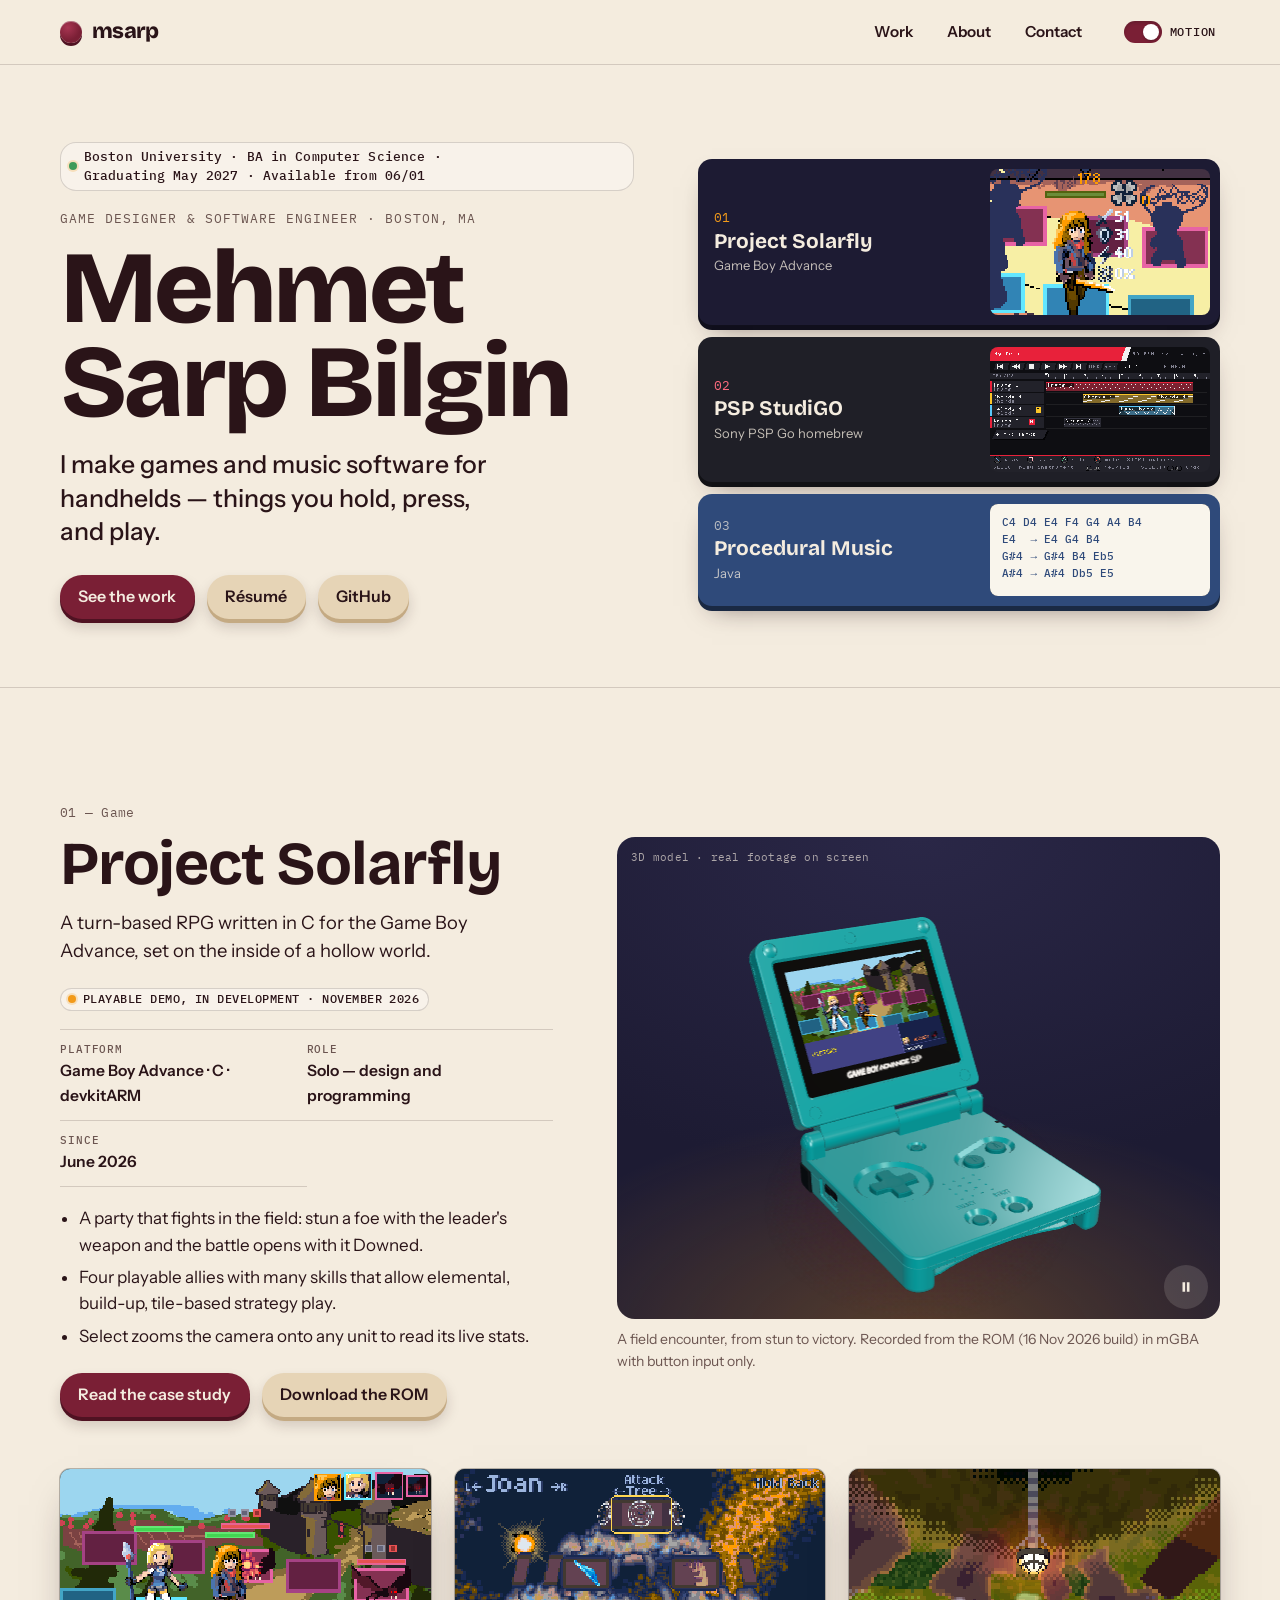
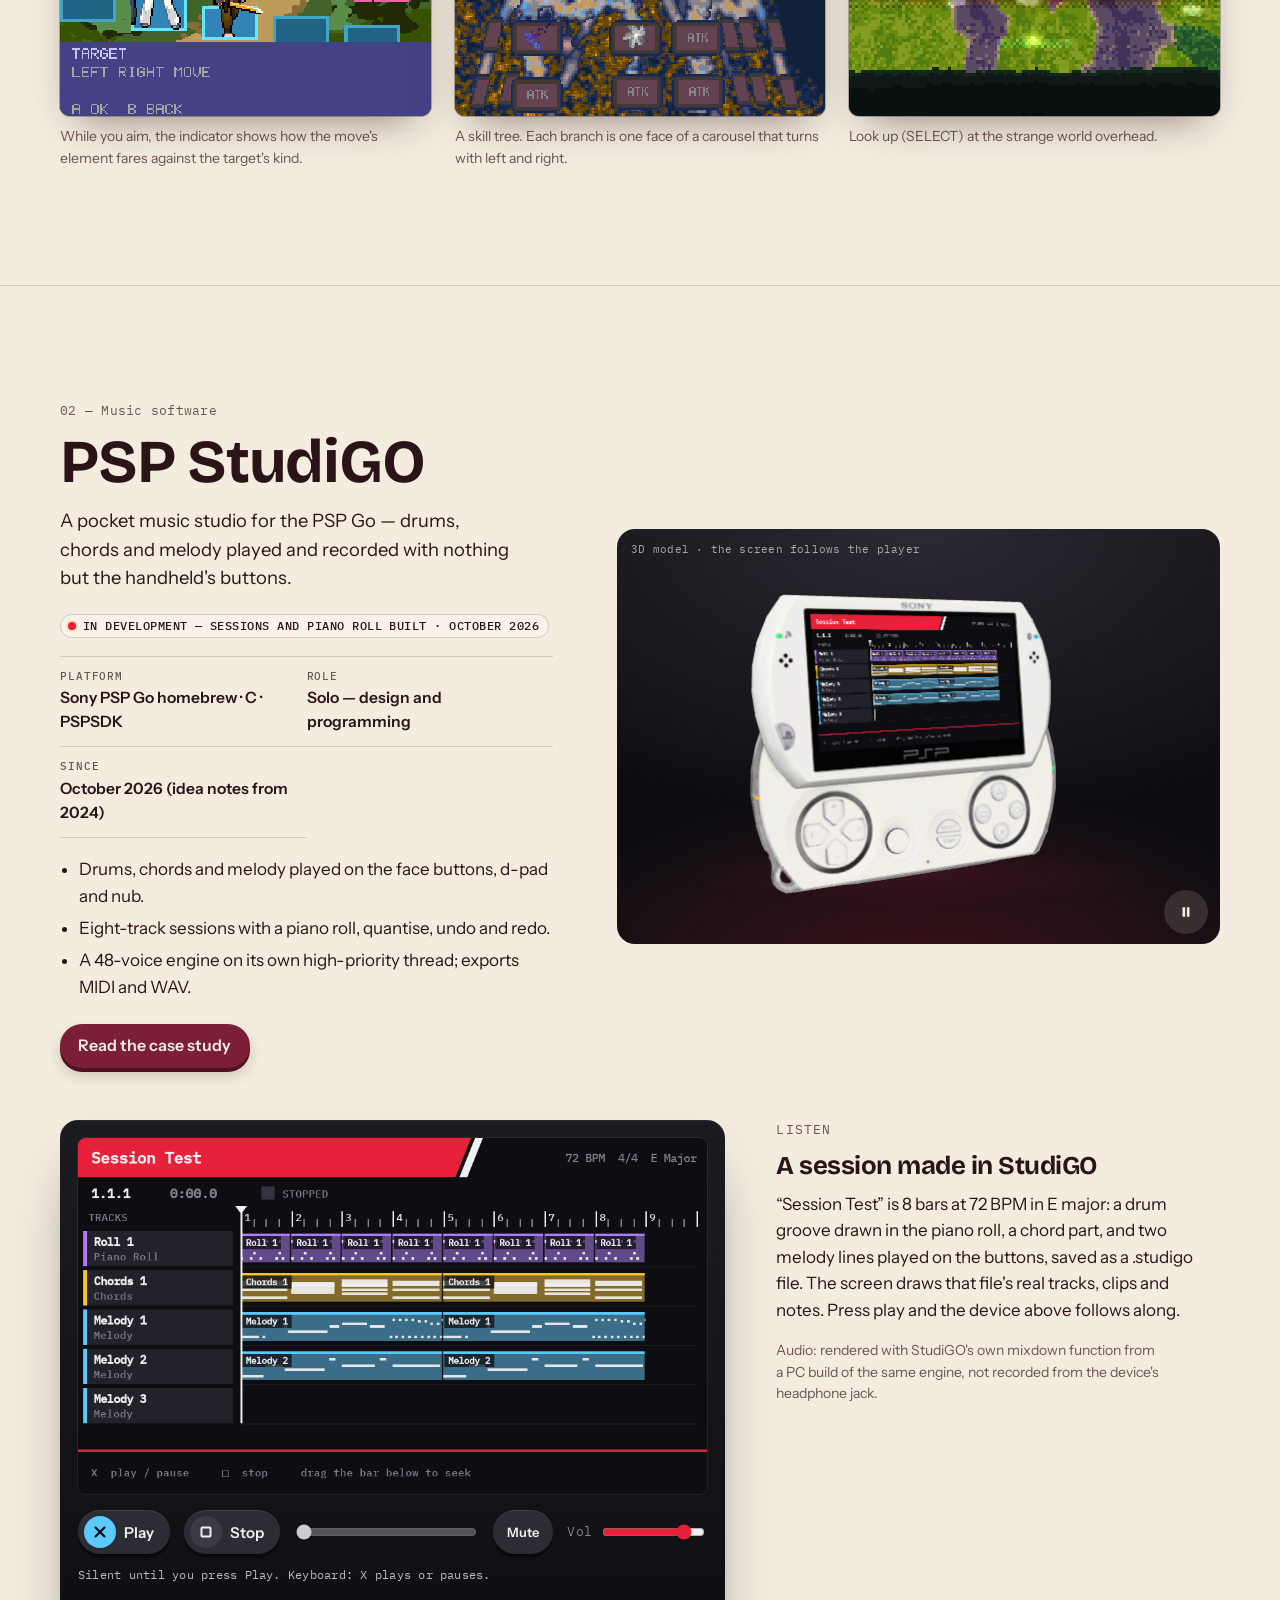
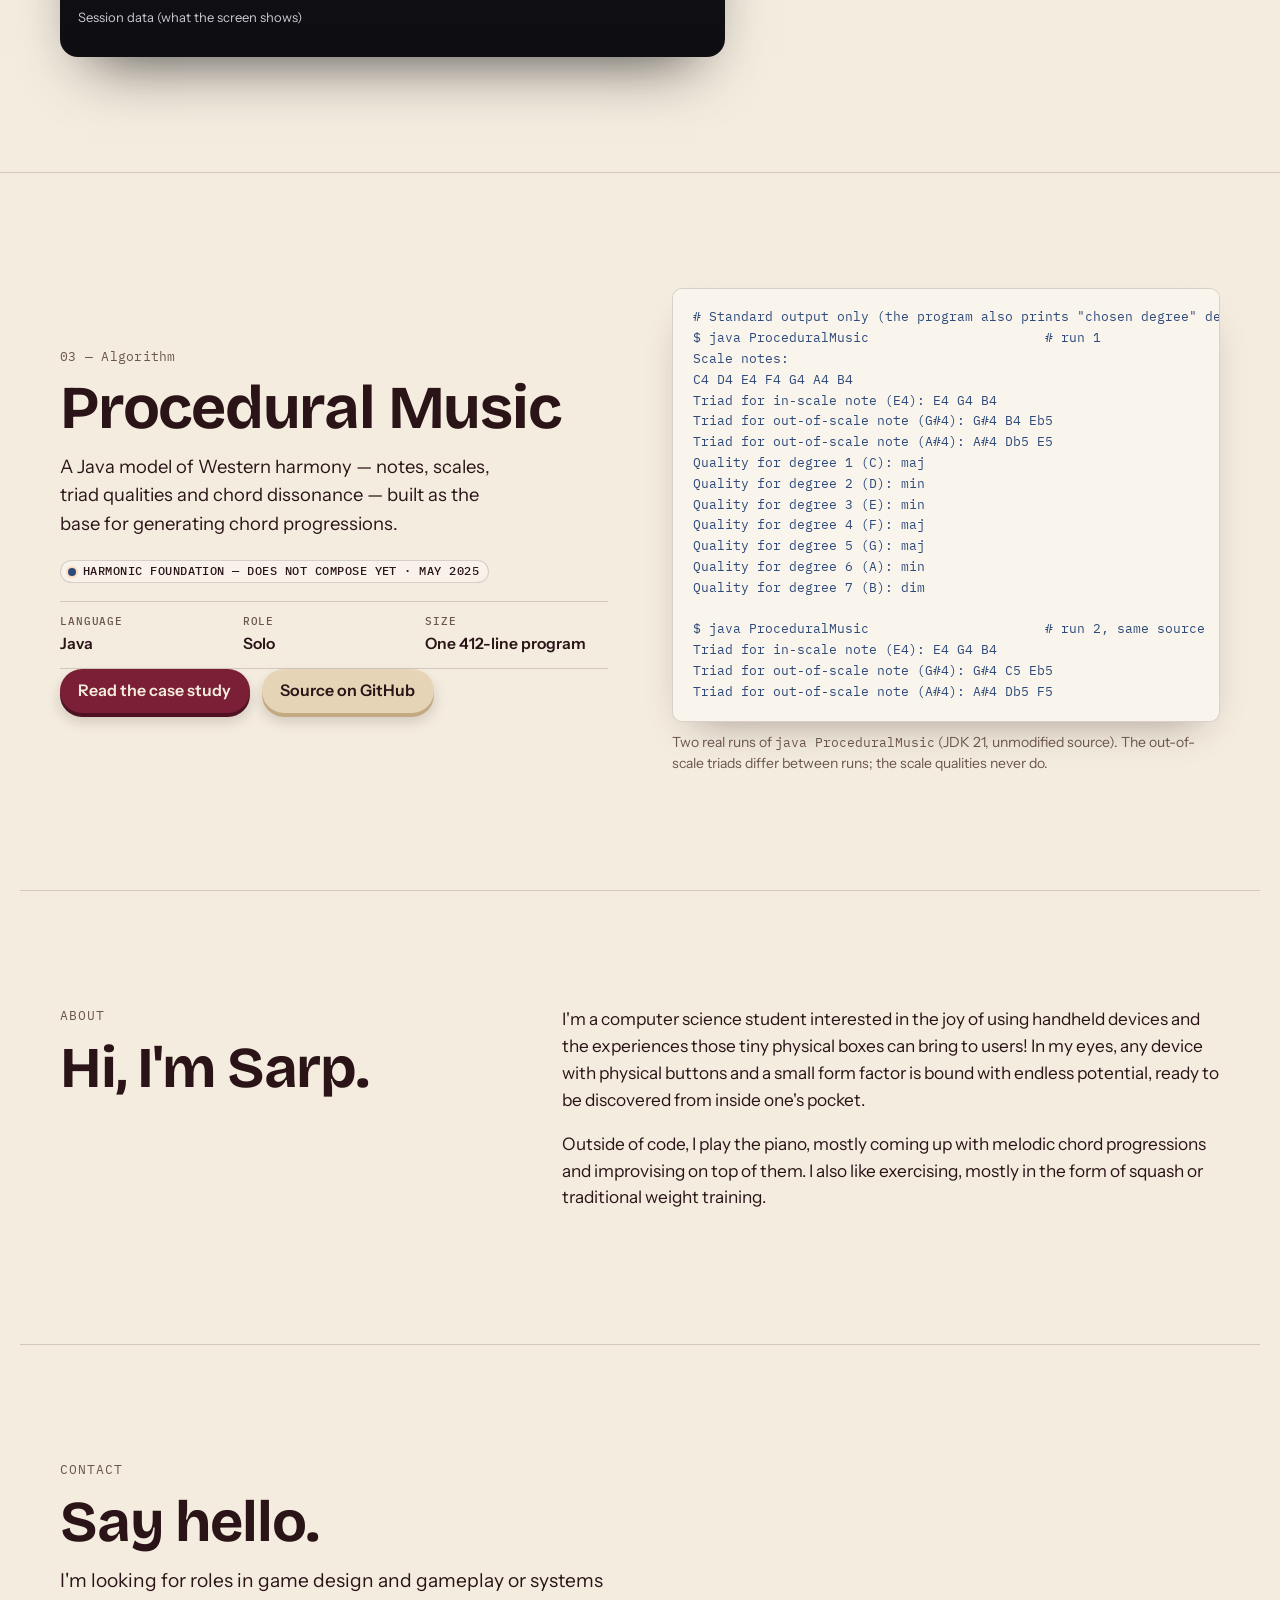
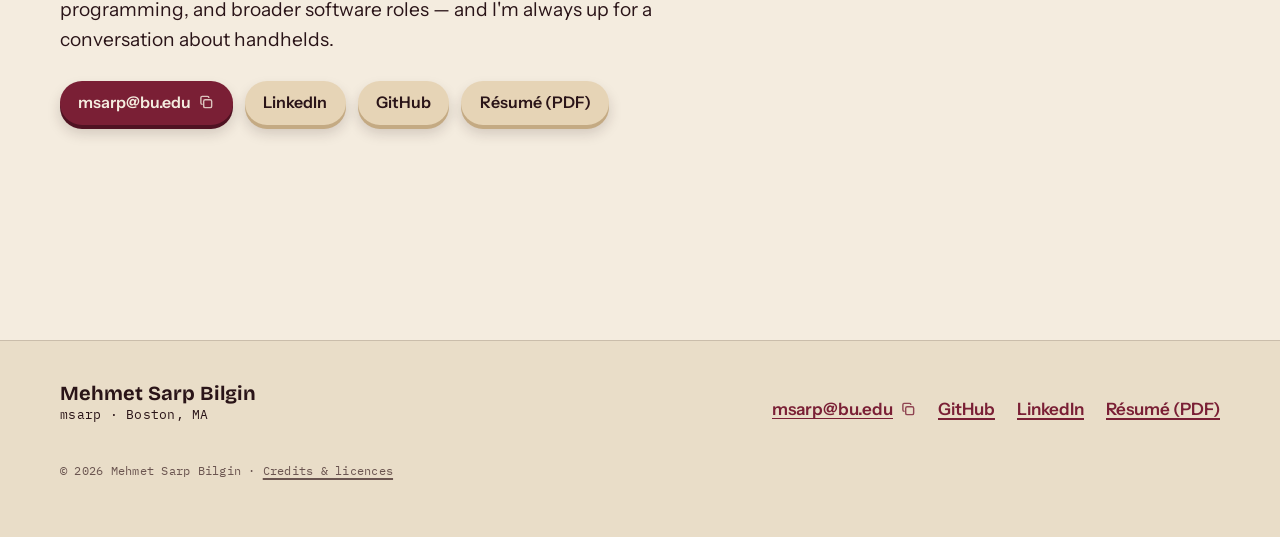
==== commit 0dcee8fd: "Deploy site (2026-11-17 06:49 UTC)" ====
--- a/index.html
+++ b/index.html
@@ -6,10 +6,10 @@
         var reduce = window.matchMedia && matchMedia('(prefers-reduced-motion: reduce)').matches;
         document.documentElement.dataset.motion = saved || (reduce ? 'off' : 'on');
       })();
-    </script><link rel="stylesheet" href="/_astro/Base.K5g95GQT.css"><link rel="stylesheet" href="/_astro/PocketPlayer.DDP7gGrs.css"><link rel="stylesheet" href="/_astro/index.BCCN9X_T.css"></head> <body> <a class="skip-link" href="#main">Skip to content</a> <header class="site-header" data-astro-cid-3ef6ksr2> <div class="wrap site-header__inner" data-astro-cid-3ef6ksr2> <a class="wordmark" href="/" aria-label="msarp — home" data-astro-cid-3ef6ksr2> <span class="wordmark__key" aria-hidden="true" data-astro-cid-3ef6ksr2></span> <span data-astro-cid-3ef6ksr2>msarp</span> </a> <nav aria-label="Main" data-astro-cid-3ef6ksr2> <ul class="nav" data-astro-cid-3ef6ksr2> <li data-astro-cid-3ef6ksr2><a href="/#work" data-astro-cid-3ef6ksr2>Work</a></li><li data-astro-cid-3ef6ksr2><a href="/#about" data-astro-cid-3ef6ksr2>About</a></li><li data-astro-cid-3ef6ksr2><a href="/#contact" data-astro-cid-3ef6ksr2>Contact</a></li> </ul> </nav> <button class="motion-switch" type="button" data-motion-toggle aria-pressed="false" data-astro-cid-3ef6ksr2> <span class="motion-switch__track" aria-hidden="true" data-astro-cid-3ef6ksr2><span class="motion-switch__knob" data-astro-cid-3ef6ksr2></span></span> <span class="motion-switch__label" data-astro-cid-3ef6ksr2>Motion</span> </button> </div> </header> <main id="main" tabindex="-1">   <section class="hero wrap" aria-labelledby="hero-name" data-astro-cid-j7pv25f6> <div class="hero__id" data-astro-cid-j7pv25f6> <p class="chip hero__status" data-astro-cid-j7pv25f6> <span data-astro-cid-j7pv25f6><span class="hero__status-part" data-astro-cid-j7pv25f6>Boston University</span> · <span class="hero__status-part" data-astro-cid-j7pv25f6>BA in Computer Science</span> · <span class="hero__status-part" data-astro-cid-j7pv25f6>Graduating May 2027</span> · <span class="hero__status-part" data-astro-cid-j7pv25f6>Available from 06/01</span></span> </p> <p class="eyebrow" data-astro-cid-j7pv25f6>Game designer &amp; software engineer · Boston, MA</p> <h1 id="hero-name" data-astro-cid-j7pv25f6>Mehmet Sarp Bilgin</h1> <p class="hero__line" data-astro-cid-j7pv25f6>I make games and music software for handhelds — things you hold, press, and play.</p> <div class="btn-row" data-astro-cid-j7pv25f6> <a class="btn" href="#work" data-astro-cid-j7pv25f6>See the work</a> <a class="btn btn--quiet" href="/resume.pdf" data-astro-cid-j7pv25f6>Résumé</a> <a class="btn btn--quiet" href="https://github.com/msrpblgn" data-astro-cid-j7pv25f6>GitHub</a> </div> </div> <nav class="rack" aria-label="Projects" data-astro-cid-j7pv25f6> <ol data-astro-cid-j7pv25f6> <li data-astro-cid-j7pv25f6> <a class="cart cart--solarfly" href="/projects/solarfly/" data-astro-cid-j7pv25f6> <span class="cart__label" data-astro-cid-j7pv25f6> <span class="mono cart__num" data-astro-cid-j7pv25f6>01</span> <span class="cart__title" data-astro-cid-j7pv25f6>Project Solarfly</span> <span class="cart__plat" data-astro-cid-j7pv25f6>Game Boy Advance</span> </span> <span class="cart__window" aria-hidden="true" data-astro-cid-j7pv25f6> <img src="/media/solarfly/solarfly-status-protagonist.png" alt="" width="240" height="160" class="pixel" loading="eager" data-astro-cid-j7pv25f6> </span> </a> </li><li data-astro-cid-j7pv25f6> <a class="cart cart--studigo" href="/projects/studigo/" data-astro-cid-j7pv25f6> <span class="cart__label" data-astro-cid-j7pv25f6> <span class="mono cart__num" data-astro-cid-j7pv25f6>02</span> <span class="cart__title" data-astro-cid-j7pv25f6>PSP StudiGO</span> <span class="cart__plat" data-astro-cid-j7pv25f6>Sony PSP Go homebrew</span> </span> <span class="cart__window" aria-hidden="true" data-astro-cid-j7pv25f6> <img src="/media/studigo/ui-session.png" alt="" width="960" height="544" class="pixel" loading="eager" data-astro-cid-j7pv25f6> </span> </a> </li><li data-astro-cid-j7pv25f6> <a class="cart cart--procedural" href="/projects/procedural-music/" data-astro-cid-j7pv25f6> <span class="cart__label" data-astro-cid-j7pv25f6> <span class="mono cart__num" data-astro-cid-j7pv25f6>03</span> <span class="cart__title" data-astro-cid-j7pv25f6>Procedural Music</span> <span class="cart__plat" data-astro-cid-j7pv25f6>Java</span> </span> <span class="cart__window" aria-hidden="true" data-astro-cid-j7pv25f6> <span class="cart__code" data-astro-cid-j7pv25f6>C4 D4 E4 F4 G4 A4 B4
+    </script><link rel="stylesheet" href="/_astro/Base.K5g95GQT.css"><link rel="stylesheet" href="/_astro/PocketPlayer.DDP7gGrs.css"><link rel="stylesheet" href="/_astro/index.BCCN9X_T.css"></head> <body> <a class="skip-link" href="#main">Skip to content</a> <header class="site-header" data-astro-cid-3ef6ksr2> <div class="wrap site-header__inner" data-astro-cid-3ef6ksr2> <a class="wordmark" href="/" aria-label="msarp — home" data-astro-cid-3ef6ksr2> <span class="wordmark__key" aria-hidden="true" data-astro-cid-3ef6ksr2></span> <span data-astro-cid-3ef6ksr2>msarp</span> </a> <nav aria-label="Main" data-astro-cid-3ef6ksr2> <ul class="nav" data-astro-cid-3ef6ksr2> <li data-astro-cid-3ef6ksr2><a href="/#work" data-astro-cid-3ef6ksr2>Work</a></li><li data-astro-cid-3ef6ksr2><a href="/#about" data-astro-cid-3ef6ksr2>About</a></li><li data-astro-cid-3ef6ksr2><a href="/#contact" data-astro-cid-3ef6ksr2>Contact</a></li> </ul> </nav> <button class="motion-switch" type="button" data-motion-toggle aria-pressed="false" data-astro-cid-3ef6ksr2> <span class="motion-switch__track" aria-hidden="true" data-astro-cid-3ef6ksr2><span class="motion-switch__knob" data-astro-cid-3ef6ksr2></span></span> <span class="motion-switch__label" data-astro-cid-3ef6ksr2>Motion</span> </button> </div> </header> <main id="main" tabindex="-1">   <section class="hero wrap" aria-labelledby="hero-name" data-astro-cid-j7pv25f6> <div class="hero__id" data-astro-cid-j7pv25f6> <p class="chip hero__status" data-astro-cid-j7pv25f6> <span data-astro-cid-j7pv25f6><span class="hero__status-part" data-astro-cid-j7pv25f6>Boston University</span> · <span class="hero__status-part" data-astro-cid-j7pv25f6>BA in Computer Science</span> · <span class="hero__status-part" data-astro-cid-j7pv25f6>Graduating May 2027</span> · <span class="hero__status-part" data-astro-cid-j7pv25f6>Available from 06/01</span></span> </p> <p class="eyebrow" data-astro-cid-j7pv25f6>Game designer &amp; software engineer · Boston, MA</p> <h1 id="hero-name" data-astro-cid-j7pv25f6>Mehmet Sarp Bilgin</h1> <p class="hero__line" data-astro-cid-j7pv25f6>I make games and music software for handhelds — things you hold, press, and play.</p> <div class="btn-row" data-astro-cid-j7pv25f6> <a class="btn" href="#work" data-astro-cid-j7pv25f6>See the work</a> <a class="btn btn--quiet" href="/resume.pdf" data-astro-cid-j7pv25f6>Résumé</a> <a class="btn btn--quiet" href="https://github.com/msrpblgn" data-astro-cid-j7pv25f6>GitHub</a> </div> </div> <nav class="rack" aria-label="Projects" data-astro-cid-j7pv25f6> <ol data-astro-cid-j7pv25f6> <li data-astro-cid-j7pv25f6> <a class="cart cart--solarfly" href="/projects/solarfly/" data-astro-cid-j7pv25f6> <span class="cart__label" data-astro-cid-j7pv25f6> <span class="mono cart__num" data-astro-cid-j7pv25f6>01</span> <span class="cart__title" data-astro-cid-j7pv25f6>Project Solarfly</span> <span class="cart__plat" data-astro-cid-j7pv25f6>Game Boy Advance</span> </span> <span class="cart__window" aria-hidden="true" data-astro-cid-j7pv25f6> <img src="/media/solarfly/solarfly-status-joan.png" alt="" width="240" height="160" class="pixel" loading="eager" data-astro-cid-j7pv25f6> </span> </a> </li><li data-astro-cid-j7pv25f6> <a class="cart cart--studigo" href="/projects/studigo/" data-astro-cid-j7pv25f6> <span class="cart__label" data-astro-cid-j7pv25f6> <span class="mono cart__num" data-astro-cid-j7pv25f6>02</span> <span class="cart__title" data-astro-cid-j7pv25f6>PSP StudiGO</span> <span class="cart__plat" data-astro-cid-j7pv25f6>Sony PSP Go homebrew</span> </span> <span class="cart__window" aria-hidden="true" data-astro-cid-j7pv25f6> <img src="/media/studigo/ui-session.png" alt="" width="960" height="544" class="pixel" loading="eager" data-astro-cid-j7pv25f6> </span> </a> </li><li data-astro-cid-j7pv25f6> <a class="cart cart--procedural" href="/projects/procedural-music/" data-astro-cid-j7pv25f6> <span class="cart__label" data-astro-cid-j7pv25f6> <span class="mono cart__num" data-astro-cid-j7pv25f6>03</span> <span class="cart__title" data-astro-cid-j7pv25f6>Procedural Music</span> <span class="cart__plat" data-astro-cid-j7pv25f6>Java</span> </span> <span class="cart__window" aria-hidden="true" data-astro-cid-j7pv25f6> <span class="cart__code" data-astro-cid-j7pv25f6>C4 D4 E4 F4 G4 A4 B4
 E4  → E4 G4 B4
 G#4 → G#4 B4 Eb5
-A#4 → A#4 Db5 E5</span> </span> </a> </li> </ol> </nav> </section>  <div id="work" data-astro-cid-j7pv25f6> <!-- 01 Solarfly --> <section class="feature feature--solarfly section" aria-labelledby="f-solarfly" data-astro-cid-j7pv25f6> <div class="wrap feature__grid" data-astro-cid-j7pv25f6> <div class="feature__text" data-astro-cid-j7pv25f6> <p class="mono feature__num" data-astro-cid-j7pv25f6>01 — Game</p> <h2 id="f-solarfly" data-astro-cid-j7pv25f6>Project Solarfly</h2> <p class="feature__tagline" data-astro-cid-j7pv25f6>A turn-based RPG written in C for the Game Boy Advance, set on the inside of a hollow world.</p> <p class="chip" data-astro-cid-j7pv25f6>Playable prototype, in development · October 2026</p> <dl class="specs" data-astro-cid-j7pv25f6> <div data-astro-cid-j7pv25f6><dt data-astro-cid-j7pv25f6>Platform</dt><dd data-astro-cid-j7pv25f6>Game Boy Advance · C · devkitARM</dd></div><div data-astro-cid-j7pv25f6><dt data-astro-cid-j7pv25f6>Role</dt><dd data-astro-cid-j7pv25f6>Solo — design and programming</dd></div><div data-astro-cid-j7pv25f6><dt data-astro-cid-j7pv25f6>Since</dt><dd data-astro-cid-j7pv25f6>June 2026</dd></div> </dl> <ul class="feature__points" data-astro-cid-j7pv25f6> <li data-astro-cid-j7pv25f6>Positional battles with a shared Speed turn order — twice as fast earns an extra action.</li> <li data-astro-cid-j7pv25f6>Four playable allies with many skills that allow elemental, build-up, tile-based strategy play.</li> <li data-astro-cid-j7pv25f6>Select zooms the camera onto any unit to read its live stats.</li> </ul> <div class="btn-row" data-astro-cid-j7pv25f6> <a class="btn" href="/projects/solarfly/" data-astro-cid-j7pv25f6>Read the case study</a> <a class="btn btn--quiet" href="https://github.com/msrpblgn/Project-Solarfly-Demo/raw/main/build/project_solarfly_gba.gba" data-astro-cid-j7pv25f6>Download the ROM</a> </div> </div> <div class="feature__media" data-astro-cid-j7pv25f6> <div class="stage stage--gba-sp" data-device="gba-sp" data-screen-video="/media/solarfly/solarfly-loop-status-view" data-screen-poster="/media/solarfly/solarfly-loop-status-view-poster.png" data-screen-aspect="1.5" data-astro-cid-mqjjhnbj> <p class="visually-hidden" data-astro-cid-mqjjhnbj>A 3D model of a teal Game Boy Advance SP, slowly turning. Its screen plays real Solarfly footage: the Select status view in battle.</p> <div class="stage__fallback" data-astro-cid-mqjjhnbj> <div class="stage__bezel" data-astro-cid-mqjjhnbj> <figure class="media" data-astro-cid-pt4riy3x> <div class="media-frame" style="aspect-ratio: 960 / 640" data-astro-cid-pt4riy3x>  <video id="media-solarfly-loop-status-view" class="pixel" width="960" height="640" poster="/media/solarfly/solarfly-loop-status-view-poster.png" preload="none" controls muted playsinline data-loop aria-label="A pixel-art battle. The camera zooms onto Aksil, then the protagonist, then two enemies, each time showing HP, a luck clover and stat values, before returning to the command menu." data-astro-cid-pt4riy3x> <source src="/media/solarfly/solarfly-loop-status-view.webm" type="video/webm" data-astro-cid-pt4riy3x> <source src="/media/solarfly/solarfly-loop-status-view.mp4" type="video/mp4" data-astro-cid-pt4riy3x> <a href="/media/solarfly/solarfly-loop-status-view.mp4" data-astro-cid-pt4riy3x>Download the video</a> </video> <button class="media-toggle" type="button" data-media-toggle hidden data-astro-cid-pt4riy3x>Play</button><div class="media-fail" data-media-fail hidden role="status" data-astro-cid-pt4riy3x> <span data-astro-cid-pt4riy3x>The video didn't load.</span> <button class="btn btn--dark btn--sm" type="button" data-media-retry data-astro-cid-pt4riy3x>Retry</button> <a class="media-fail__link" href="/media/solarfly/solarfly-loop-status-view.mp4" data-astro-cid-pt4riy3x>Open the file</a> </div>  </div>   </figure> </div> </div> <canvas class="stage__canvas" aria-hidden="true" data-astro-cid-mqjjhnbj></canvas> <span class="mono stage__note" aria-hidden="true" data-astro-cid-mqjjhnbj>3D model · real footage on screen</span> <div class="stage__bar" data-astro-cid-mqjjhnbj> <button class="stage__motion" type="button" data-motion-toggle aria-pressed="true" data-astro-cid-mqjjhnbj> <svg class="i-pause" viewBox="0 0 16 16" aria-hidden="true" data-astro-cid-mqjjhnbj><path fill="currentColor" d="M4 2.5h3v11H4zm5 0h3v11H9z" data-astro-cid-mqjjhnbj></path></svg> <svg class="i-play" viewBox="0 0 16 16" aria-hidden="true" data-astro-cid-mqjjhnbj><path fill="currentColor" d="M4 2.5v11l9-5.5z" data-astro-cid-mqjjhnbj></path></svg> <span class="visually-hidden" data-astro-cid-mqjjhnbj>Motion</span> </button> </div> </div> <p class="feature__cap" data-astro-cid-j7pv25f6>The Select status view, recorded from the ROM (17 Oct 2026 build) in mGBA with button input only.</p> </div> </div> <div class="wrap" data-astro-cid-j7pv25f6> <ul class="strip" data-astro-cid-j7pv25f6> <li data-astro-cid-j7pv25f6><figure class="media" data-astro-cid-pt4riy3x> <div class="media-frame" style="aspect-ratio: 240 / 160" data-astro-cid-pt4riy3x> <img src="/media/solarfly/solarfly-skill-card.png" alt="The skills panel showing the Ally Swap card, a support move costing 8 SC." width="240" height="160" class="pixel" loading="lazy" decoding="async" data-astro-cid-pt4riy3x> </div> <figcaption data-astro-cid-pt4riy3x>A skill card. Three are equipped; left and right slide between them.</figcaption>  </figure></li><li data-astro-cid-j7pv25f6><figure class="media" data-astro-cid-pt4riy3x> <div class="media-frame" style="aspect-ratio: 240 / 160" data-astro-cid-pt4riy3x> <img src="/media/solarfly/solarfly-status-protagonist.png" alt="Status view zoomed on the protagonist; other units are flat silhouettes." width="240" height="160" class="pixel" loading="lazy" decoding="async" data-astro-cid-pt4riy3x> </div> <figcaption data-astro-cid-pt4riy3x>Status view. Everyone but the focused unit becomes a silhouette.</figcaption>  </figure></li><li data-astro-cid-j7pv25f6><figure class="media" data-astro-cid-pt4riy3x> <div class="media-frame" style="aspect-ratio: 240 / 160" data-astro-cid-pt4riy3x> <img src="/media/solarfly/solarfly-look-up.png" alt="Looking up from the Dunclain field: green land and blue water on the far side of the hollow world." width="240" height="160" class="pixel" loading="lazy" decoding="async" data-astro-cid-pt4riy3x> </div> <figcaption data-astro-cid-pt4riy3x>Look up (L+R) at the strange world overhead.</figcaption>  </figure></li> </ul> </div> </section> <!-- 02 StudiGO --> <section class="feature feature--studigo section" aria-labelledby="f-studigo" data-astro-cid-j7pv25f6> <div class="wrap feature__grid" data-astro-cid-j7pv25f6> <div class="feature__text" data-astro-cid-j7pv25f6> <p class="mono feature__num" data-astro-cid-j7pv25f6>02 — Music software</p> <h2 id="f-studigo" data-astro-cid-j7pv25f6>PSP StudiGO</h2> <p class="feature__tagline" data-astro-cid-j7pv25f6>A pocket music studio for the PSP Go — drums, chords and melody played and recorded with nothing but the handheld&#39;s buttons.</p> <p class="chip chip--studigo" data-astro-cid-j7pv25f6>In development — sessions and piano roll built · October 2026</p> <dl class="specs" data-astro-cid-j7pv25f6> <div data-astro-cid-j7pv25f6><dt data-astro-cid-j7pv25f6>Platform</dt><dd data-astro-cid-j7pv25f6>Sony PSP Go homebrew · C · PSPSDK</dd></div><div data-astro-cid-j7pv25f6><dt data-astro-cid-j7pv25f6>Role</dt><dd data-astro-cid-j7pv25f6>Solo — design and programming</dd></div><div data-astro-cid-j7pv25f6><dt data-astro-cid-j7pv25f6>Since</dt><dd data-astro-cid-j7pv25f6>October 2026 (idea notes from 2024)</dd></div> </dl> <ul class="feature__points" data-astro-cid-j7pv25f6> <li data-astro-cid-j7pv25f6>Drums, chords and melody played on the face buttons, d-pad and nub.</li> <li data-astro-cid-j7pv25f6>Eight-track sessions with a piano roll, quantise, undo and redo.</li> <li data-astro-cid-j7pv25f6>A 48-voice engine on its own high-priority thread; exports MIDI and WAV.</li> </ul> <div class="btn-row" data-astro-cid-j7pv25f6> <a class="btn" href="/projects/studigo/" data-astro-cid-j7pv25f6>Read the case study</a> </div> </div> <div class="feature__media" data-astro-cid-j7pv25f6> <div class="stage stage--psp-go" data-device="psp-go" data-screen-image="/media/studigo/ui-session.png" data-screen-canvas="#session-canvas" data-screen-aspect="1.7647058823529411" data-astro-cid-mqjjhnbj> <p class="visually-hidden" data-astro-cid-mqjjhnbj>A 3D model of a white PSP Go whose screen slides up over the controls and back down. Its screen mirrors the session player below.</p> <div class="stage__fallback" data-astro-cid-mqjjhnbj> <div class="stage__bezel" data-astro-cid-mqjjhnbj> <figure class="media" data-astro-cid-pt4riy3x> <div class="media-frame" style="aspect-ratio: 960 / 544" data-astro-cid-pt4riy3x> <img src="/media/studigo/ui-session.png" alt="StudiGO's arrangement view: a red header reading My Track, transport buttons, and four tracks — Drums 1, Chords 1, Melody 1, Drums 2 — with coloured clips on a bar ruler." width="960" height="544" class="pixel" loading="lazy" decoding="async" data-astro-cid-pt4riy3x> </div>   </figure> </div> </div> <canvas class="stage__canvas" aria-hidden="true" data-astro-cid-mqjjhnbj></canvas> <span class="mono stage__note" aria-hidden="true" data-astro-cid-mqjjhnbj>3D model · the screen follows the player</span> <div class="stage__bar" data-astro-cid-mqjjhnbj> <button class="stage__motion" type="button" data-motion-toggle aria-pressed="true" data-astro-cid-mqjjhnbj> <svg class="i-pause" viewBox="0 0 16 16" aria-hidden="true" data-astro-cid-mqjjhnbj><path fill="currentColor" d="M4 2.5h3v11H4zm5 0h3v11H9z" data-astro-cid-mqjjhnbj></path></svg> <svg class="i-play" viewBox="0 0 16 16" aria-hidden="true" data-astro-cid-mqjjhnbj><path fill="currentColor" d="M4 2.5v11l9-5.5z" data-astro-cid-mqjjhnbj></path></svg> <span class="visually-hidden" data-astro-cid-mqjjhnbj>Motion</span> </button> </div> </div> </div> </div> <div class="wrap listen" data-astro-cid-j7pv25f6> <div class="listen__player" data-astro-cid-j7pv25f6> <section class="pp on-dark" data-pocket-player data-session="{&quot;name&quot;:&quot;Session Test&quot;,&quot;bpm&quot;:72,&quot;sigNum&quot;:4,&quot;sigDen&quot;:4,&quot;keyRoot&quot;:4,&quot;keyScale&quot;:0,&quot;ppq&quot;:960,&quot;end&quot;:30720,&quot;barTicks&quot;:3840,&quot;tracks&quot;:[{&quot;name&quot;:&quot;Roll 1&quot;,&quot;type&quot;:&quot;Piano Roll&quot;,&quot;mute&quot;:0,&quot;solo&quot;:0,&quot;volume&quot;:0.6,&quot;pan&quot;:0},{&quot;name&quot;:&quot;Chords 1&quot;,&quot;type&quot;:&quot;Chords&quot;,&quot;mute&quot;:0,&quot;solo&quot;:0,&quot;volume&quot;:0.55,&quot;pan&quot;:-0.3},{&quot;name&quot;:&quot;Melody 1&quot;,&quot;type&quot;:&quot;Melody&quot;,&quot;mute&quot;:0,&quot;solo&quot;:0,&quot;volume&quot;:1,&quot;pan&quot;:0.6},{&quot;name&quot;:&quot;Melody 2&quot;,&quot;type&quot;:&quot;Melody&quot;,&quot;mute&quot;:0,&quot;solo&quot;:0,&quot;volume&quot;:0.4,&quot;pan&quot;:0},{&quot;name&quot;:&quot;Melody 3&quot;,&quot;type&quot;:&quot;Melody&quot;,&quot;mute&quot;:0,&quot;solo&quot;:0,&quot;volume&quot;:0.9,&quot;pan&quot;:0}],&quot;clips&quot;:[{&quot;name&quot;:&quot;Roll 1&quot;,&quot;track&quot;:0,&quot;start&quot;:0,&quot;length&quot;:3840,&quot;notes&quot;:[[0,240,36,100,4],[0,240,42,100,4],[720,240,36,100,4],[960,240,42,100,4],[960,240,38,100,4],[1440,240,36,100,4],[1920,240,42,100,4],[2640,240,36,100,4],[2880,240,42,100,4],[2880,240,38,100,4],[3120,240,36,100,4]]},{&quot;name&quot;:&quot;Roll 1&quot;,&quot;track&quot;:0,&quot;start&quot;:3840,&quot;length&quot;:3840,&quot;notes&quot;:[[0,240,36,100,4],[0,240,42,100,4],[720,240,36,100,4],[960,240,42,100,4],[960,240,38,100,4],[1440,240,36,100,4],[1920,240,42,100,4],[2640,240,36,100,4],[2880,240,42,100,4],[2880,240,38,100,4],[3120,240,36,100,4]]},{&quot;name&quot;:&quot;Roll 1&quot;,&quot;track&quot;:0,&quot;start&quot;:7680,&quot;length&quot;:3840,&quot;notes&quot;:[[0,240,36,100,4],[0,240,42,100,4],[720,240,36,100,4],[960,240,42,100,4],[960,240,38,100,4],[1440,240,36,100,4],[1920,240,42,100,4],[2640,240,36,100,4],[2880,240,42,100,4],[2880,240,38,100,4],[3120,240,36,100,4]]},{&quot;name&quot;:&quot;Roll 1&quot;,&quot;track&quot;:0,&quot;start&quot;:11520,&quot;length&quot;:3840,&quot;notes&quot;:[[0,240,36,100,4],[0,240,42,100,4],[720,240,36,100,4],[960,240,42,100,4],[960,240,38,100,4],[1440,240,36,100,4],[1920,240,42,100,4],[2640,240,36,100,4],[2880,240,42,100,4],[2880,240,38,100,4],[3120,240,36,100,4]]},{&quot;name&quot;:&quot;Chords 1&quot;,&quot;track&quot;:1,&quot;start&quot;:0,&quot;length&quot;:15360,&quot;notes&quot;:[[0,3646,66,86,1],[0,3646,52,86,1],[0,3646,61,86,1],[0,3646,40,86,1],[3840,3381,59,86,1],[3840,3381,62,86,1],[3840,3381,64,86,1],[3840,3381,48,86,1],[3840,3381,52,86,1],[3840,3381,57,86,1],[7680,3564,47,86,1],[7680,3564,54,86,1],[7680,3564,59,86,1],[7680,3564,61,86,1],[7680,3564,63,86,1],[7680,3564,68,86,1],[11520,3658,40,86,1],[11520,3658,52,86,1],[11520,3658,61,86,1],[11520,3658,66,86,1]]},{&quot;name&quot;:&quot;Melody 1&quot;,&quot;track&quot;:2,&quot;start&quot;:0,&quot;length&quot;:15360,&quot;notes&quot;:[[8,1478,40,95,1],[1670,244,40,95,1],[1887,1090,52,95,1],[3335,294,47,95,1],[3599,3090,44,95,1],[6746,825,47,95,1],[7705,1980,49,95,1],[9818,1204,47,95,1],[11303,237,40,95,1],[11514,217,52,95,1],[11728,227,40,95,1],[11995,204,52,95,1],[12206,237,40,95,1],[12470,224,52,95,1],[12707,221,40,95,1],[12961,188,52,95,1],[13172,258,40,95,1],[13453,194,51,95,1],[13684,230,40,95,1],[13941,174,51,95,1],[14165,218,40,95,1],[14383,197,49,95,1],[14613,254,40,95,1],[14881,210,49,95,1],[15111,181,40,95,1],[15335,25,52,95,1]]},{&quot;name&quot;:&quot;Melody 2&quot;,&quot;track&quot;:3,&quot;start&quot;:0,&quot;length&quot;:15360,&quot;notes&quot;:[[0,1843,64,95,1],[1920,1338,71,95,1],[3360,3123,68,95,1],[6720,581,75,95,1],[7680,2591,71,95,1],[10560,575,75,95,1],[11520,3705,71,95,1]]},{&quot;name&quot;:&quot;Roll 1&quot;,&quot;track&quot;:0,&quot;start&quot;:15360,&quot;length&quot;:3840,&quot;notes&quot;:[[0,240,36,100,4],[0,240,42,100,4],[720,240,36,100,4],[960,240,42,100,4],[960,240,38,100,4],[1440,240,36,100,4],[1920,240,42,100,4],[2640,240,36,100,4],[2880,240,42,100,4],[2880,240,38,100,4],[3120,240,36,100,4]]},{&quot;name&quot;:&quot;Roll 1&quot;,&quot;track&quot;:0,&quot;start&quot;:19200,&quot;length&quot;:3840,&quot;notes&quot;:[[0,240,36,100,4],[0,240,42,100,4],[720,240,36,100,4],[960,240,42,100,4],[960,240,38,100,4],[1440,240,36,100,4],[1920,240,42,100,4],[2640,240,36,100,4],[2880,240,42,100,4],[2880,240,38,100,4],[3120,240,36,100,4]]},{&quot;name&quot;:&quot;Roll 1&quot;,&quot;track&quot;:0,&quot;start&quot;:23040,&quot;length&quot;:3840,&quot;notes&quot;:[[0,240,36,100,4],[0,240,42,100,4],[720,240,36,100,4],[960,240,42,100,4],[960,240,38,100,4],[1440,240,36,100,4],[1920,240,42,100,4],[2640,240,36,100,4],[2880,240,42,100,4],[2880,240,38,100,4],[3120,240,36,100,4]]},{&quot;name&quot;:&quot;Roll 1&quot;,&quot;track&quot;:0,&quot;start&quot;:26880,&quot;length&quot;:3840,&quot;notes&quot;:[[0,240,36,100,4],[0,240,42,100,4],[720,240,36,100,4],[960,240,42,100,4],[960,240,38,100,4],[1440,240,36,100,4],[1920,240,42,100,4],[2640,240,36,100,4],[2880,240,42,100,4],[2880,240,38,100,4],[3120,240,36,100,4]]},{&quot;name&quot;:&quot;Chords 1&quot;,&quot;track&quot;:1,&quot;start&quot;:15360,&quot;length&quot;:15360,&quot;notes&quot;:[[0,3646,40,86,1],[0,3646,52,86,1],[0,3646,61,86,1],[0,3646,66,86,1],[3840,3381,48,86,1],[3840,3381,52,86,1],[3840,3381,57,86,1],[3840,3381,59,86,1],[3840,3381,62,86,1],[3840,3381,64,86,1],[7680,3564,47,86,1],[7680,3564,54,86,1],[7680,3564,59,86,1],[7680,3564,61,86,1],[7680,3564,63,86,1],[7680,3564,68,86,1],[11520,3658,40,86,1],[11520,3658,52,86,1],[11520,3658,61,86,1],[11520,3658,66,86,1]]},{&quot;name&quot;:&quot;Melody 1&quot;,&quot;track&quot;:2,&quot;start&quot;:15360,&quot;length&quot;:15360,&quot;notes&quot;:[[8,1478,40,95,1],[1670,244,40,95,1],[1887,1090,52,95,1],[3335,294,47,95,1],[3599,3090,44,95,1],[6746,825,47,95,1],[7705,1980,49,95,1],[9818,1204,47,95,1],[11303,237,40,95,1],[11514,217,52,95,1],[11728,227,40,95,1],[11995,204,52,95,1],[12206,237,40,95,1],[12470,224,52,95,1],[12707,221,40,95,1],[12961,188,52,95,1],[13172,258,40,95,1],[13453,194,51,95,1],[13684,230,40,95,1],[13941,174,51,95,1],[14165,218,40,95,1],[14383,197,49,95,1],[14613,254,40,95,1],[14881,210,49,95,1],[15111,181,40,95,1],[15335,25,52,95,1]]},{&quot;name&quot;:&quot;Melody 2&quot;,&quot;track&quot;:3,&quot;start&quot;:15360,&quot;length&quot;:15360,&quot;notes&quot;:[[0,1843,64,95,1],[1920,1338,71,95,1],[3360,3123,68,95,1],[6720,581,75,95,1],[7680,2591,71,95,1],[10560,575,75,95,1],[11520,3705,71,95,1]]}]}" aria-labelledby="session-title" data-astro-cid-oboqktdx> <h3 class="visually-hidden" id="session-title" data-astro-cid-oboqktdx>Play the StudiGO session “Session Test”</h3> <div class="pp__screen" data-astro-cid-oboqktdx> <canvas id="session-canvas" width="960" height="544" aria-hidden="true" data-astro-cid-oboqktdx></canvas> </div> <audio preload="none" data-sound data-astro-cid-oboqktdx> <source src="/media/studigo/studigo-session-test.m4a" type="audio/mp4" data-astro-cid-oboqktdx> <source src="/media/studigo/studigo-session-test.webm" type="audio/webm; codecs=opus" data-astro-cid-oboqktdx> </audio> <div class="pp__controls" data-astro-cid-oboqktdx> <button class="pp__key pp__key--play" type="button" data-play data-astro-cid-oboqktdx> <span class="pp__glyph" aria-hidden="true" data-astro-cid-oboqktdx> <svg viewBox="0 0 20 20" data-astro-cid-oboqktdx><path d="M5 5l10 10M15 5L5 15" stroke="currentColor" stroke-width="2.4" stroke-linecap="round" data-astro-cid-oboqktdx></path></svg> </span> <span data-label data-astro-cid-oboqktdx>Play</span> </button> <button class="pp__key" type="button" data-stop aria-label="Stop and return to the start" data-astro-cid-oboqktdx> <span class="pp__glyph" aria-hidden="true" data-astro-cid-oboqktdx> <svg viewBox="0 0 20 20" data-astro-cid-oboqktdx><rect x="5" y="5" width="10" height="10" rx="1" fill="none" stroke="currentColor" stroke-width="2.2" data-astro-cid-oboqktdx></rect></svg> </span> <span data-astro-cid-oboqktdx>Stop</span> </button> <label class="pp__seek" data-astro-cid-oboqktdx> <span class="visually-hidden" data-astro-cid-oboqktdx>Position in the session</span> <input type="range" min="0" max="1000" value="0" step="1" data-seek disabled data-astro-cid-oboqktdx> </label> <button class="pp__key pp__key--small" type="button" data-mute aria-pressed="false" data-astro-cid-oboqktdx> <span data-label data-astro-cid-oboqktdx>Mute</span> </button> <label class="pp__volume" data-astro-cid-oboqktdx> <span class="mono" data-astro-cid-oboqktdx>Vol</span> <input type="range" min="0" max="100" value="85" data-volume aria-label="Volume" data-astro-cid-oboqktdx> </label> </div> <p class="pp__status mono" data-status role="status" aria-live="polite" data-astro-cid-oboqktdx>Silent until you press Play. Keyboard: X plays or pauses.</p> <div class="pp__fail" data-fail hidden data-astro-cid-oboqktdx> <span data-astro-cid-oboqktdx>The audio didn't load.</span> <button class="btn btn--dark btn--sm" type="button" data-retry data-astro-cid-oboqktdx>Retry</button> </div> <details class="pp__data" data-astro-cid-oboqktdx> <summary data-astro-cid-oboqktdx>Session data (what the screen shows)</summary> <table data-astro-cid-oboqktdx> <caption class="visually-hidden" data-astro-cid-oboqktdx>Clips in Session Test, 72 BPM, 4/4</caption> <thead data-astro-cid-oboqktdx><tr data-astro-cid-oboqktdx><th scope="col" data-astro-cid-oboqktdx>Track</th><th scope="col" data-astro-cid-oboqktdx>Clip</th><th scope="col" data-astro-cid-oboqktdx>Starts</th><th scope="col" data-astro-cid-oboqktdx>Length</th><th scope="col" data-astro-cid-oboqktdx>Notes</th></tr></thead> <tbody data-astro-cid-oboqktdx> <tr data-astro-cid-oboqktdx> <td data-astro-cid-oboqktdx>Roll 1</td> <td data-astro-cid-oboqktdx>Roll 1</td> <td data-astro-cid-oboqktdx>0.00 s</td> <td data-astro-cid-oboqktdx>3.33 s</td> <td data-astro-cid-oboqktdx>11</td> </tr><tr data-astro-cid-oboqktdx> <td data-astro-cid-oboqktdx>Roll 1</td> <td data-astro-cid-oboqktdx>Roll 1</td> <td data-astro-cid-oboqktdx>3.33 s</td> <td data-astro-cid-oboqktdx>3.33 s</td> <td data-astro-cid-oboqktdx>11</td> </tr><tr data-astro-cid-oboqktdx> <td data-astro-cid-oboqktdx>Roll 1</td> <td data-astro-cid-oboqktdx>Roll 1</td> <td data-astro-cid-oboqktdx>6.67 s</td> <td data-astro-cid-oboqktdx>3.33 s</td> <td data-astro-cid-oboqktdx>11</td> </tr><tr data-astro-cid-oboqktdx> <td data-astro-cid-oboqktdx>Roll 1</td> <td data-astro-cid-oboqktdx>Roll 1</td> <td data-astro-cid-oboqktdx>10.00 s</td> <td data-astro-cid-oboqktdx>3.33 s</td> <td data-astro-cid-oboqktdx>11</td> </tr><tr data-astro-cid-oboqktdx> <td data-astro-cid-oboqktdx>Chords 1</td> <td data-astro-cid-oboqktdx>Chords 1</td> <td data-astro-cid-oboqktdx>0.00 s</td> <td data-astro-cid-oboqktdx>13.33 s</td> <td data-astro-cid-oboqktdx>20</td> </tr><tr data-astro-cid-oboqktdx> <td data-astro-cid-oboqktdx>Melody 1</td> <td data-astro-cid-oboqktdx>Melody 1</td> <td data-astro-cid-oboqktdx>0.00 s</td> <td data-astro-cid-oboqktdx>13.33 s</td> <td data-astro-cid-oboqktdx>26</td> </tr><tr data-astro-cid-oboqktdx> <td data-astro-cid-oboqktdx>Melody 2</td> <td data-astro-cid-oboqktdx>Melody 2</td> <td data-astro-cid-oboqktdx>0.00 s</td> <td data-astro-cid-oboqktdx>13.33 s</td> <td data-astro-cid-oboqktdx>7</td> </tr><tr data-astro-cid-oboqktdx> <td data-astro-cid-oboqktdx>Roll 1</td> <td data-astro-cid-oboqktdx>Roll 1</td> <td data-astro-cid-oboqktdx>13.33 s</td> <td data-astro-cid-oboqktdx>3.33 s</td> <td data-astro-cid-oboqktdx>11</td> </tr><tr data-astro-cid-oboqktdx> <td data-astro-cid-oboqktdx>Roll 1</td> <td data-astro-cid-oboqktdx>Roll 1</td> <td data-astro-cid-oboqktdx>16.67 s</td> <td data-astro-cid-oboqktdx>3.33 s</td> <td data-astro-cid-oboqktdx>11</td> </tr><tr data-astro-cid-oboqktdx> <td data-astro-cid-oboqktdx>Roll 1</td> <td data-astro-cid-oboqktdx>Roll 1</td> <td data-astro-cid-oboqktdx>20.00 s</td> <td data-astro-cid-oboqktdx>3.33 s</td> <td data-astro-cid-oboqktdx>11</td> </tr><tr data-astro-cid-oboqktdx> <td data-astro-cid-oboqktdx>Roll 1</td> <td data-astro-cid-oboqktdx>Roll 1</td> <td data-astro-cid-oboqktdx>23.33 s</td> <td data-astro-cid-oboqktdx>3.33 s</td> <td data-astro-cid-oboqktdx>11</td> </tr><tr data-astro-cid-oboqktdx> <td data-astro-cid-oboqktdx>Chords 1</td> <td data-astro-cid-oboqktdx>Chords 1</td> <td data-astro-cid-oboqktdx>13.33 s</td> <td data-astro-cid-oboqktdx>13.33 s</td> <td data-astro-cid-oboqktdx>20</td> </tr><tr data-astro-cid-oboqktdx> <td data-astro-cid-oboqktdx>Melody 1</td> <td data-astro-cid-oboqktdx>Melody 1</td> <td data-astro-cid-oboqktdx>13.33 s</td> <td data-astro-cid-oboqktdx>13.33 s</td> <td data-astro-cid-oboqktdx>26</td> </tr><tr data-astro-cid-oboqktdx> <td data-astro-cid-oboqktdx>Melody 2</td> <td data-astro-cid-oboqktdx>Melody 2</td> <td data-astro-cid-oboqktdx>13.33 s</td> <td data-astro-cid-oboqktdx>13.33 s</td> <td data-astro-cid-oboqktdx>7</td> </tr> </tbody> </table> </details> </section> <script type="module" src="/_astro/PocketPlayer.astro_astro_type_script_index_0_lang.CG1Q8vik.js"></script> </div> <div class="listen__about" data-astro-cid-j7pv25f6> <p class="eyebrow" data-astro-cid-j7pv25f6>Listen</p> <h3 data-astro-cid-j7pv25f6>A session made in StudiGO</h3> <p data-astro-cid-j7pv25f6> “Session Test” is 8 bars at 72 BPM in E major: a drum groove drawn in the piano roll, a chord part, and two melody lines played on the buttons, saved as a .studigo file. The screen draws that file's real tracks, clips and notes. Press play and the device above follows along.
+A#4 → A#4 Db5 E5</span> </span> </a> </li> </ol> </nav> </section>  <div id="work" data-astro-cid-j7pv25f6> <!-- 01 Solarfly --> <section class="feature feature--solarfly section" aria-labelledby="f-solarfly" data-astro-cid-j7pv25f6> <div class="wrap feature__grid" data-astro-cid-j7pv25f6> <div class="feature__text" data-astro-cid-j7pv25f6> <p class="mono feature__num" data-astro-cid-j7pv25f6>01 — Game</p> <h2 id="f-solarfly" data-astro-cid-j7pv25f6>Project Solarfly</h2> <p class="feature__tagline" data-astro-cid-j7pv25f6>A turn-based RPG written in C for the Game Boy Advance, set on the inside of a hollow world.</p> <p class="chip" data-astro-cid-j7pv25f6>Playable demo, in development · November 2026</p> <dl class="specs" data-astro-cid-j7pv25f6> <div data-astro-cid-j7pv25f6><dt data-astro-cid-j7pv25f6>Platform</dt><dd data-astro-cid-j7pv25f6>Game Boy Advance · C · devkitARM</dd></div><div data-astro-cid-j7pv25f6><dt data-astro-cid-j7pv25f6>Role</dt><dd data-astro-cid-j7pv25f6>Solo — design and programming</dd></div><div data-astro-cid-j7pv25f6><dt data-astro-cid-j7pv25f6>Since</dt><dd data-astro-cid-j7pv25f6>June 2026</dd></div> </dl> <ul class="feature__points" data-astro-cid-j7pv25f6> <li data-astro-cid-j7pv25f6>A party that fights in the field: stun a foe with the leader's weapon and the battle opens with it Downed.</li> <li data-astro-cid-j7pv25f6>Four playable allies with many skills that allow elemental, build-up, tile-based strategy play.</li> <li data-astro-cid-j7pv25f6>Select zooms the camera onto any unit to read its live stats.</li> </ul> <div class="btn-row" data-astro-cid-j7pv25f6> <a class="btn" href="/projects/solarfly/" data-astro-cid-j7pv25f6>Read the case study</a> <a class="btn btn--quiet" href="https://github.com/msrpblgn/Project-Solarfly-Demo/raw/main/build/project_solarfly_gba.gba" data-astro-cid-j7pv25f6>Download the ROM</a> </div> </div> <div class="feature__media" data-astro-cid-j7pv25f6> <div class="stage stage--gba-sp" data-device="gba-sp" data-screen-video="/media/solarfly/solarfly-encounter" data-screen-poster="/media/solarfly/solarfly-encounter-poster.png" data-screen-aspect="1.5" data-astro-cid-mqjjhnbj> <p class="visually-hidden" data-astro-cid-mqjjhnbj>A 3D model of a teal Game Boy Advance SP, slowly turning. Its screen plays real Solarfly footage: a field encounter, from stunning a bat to winning the battle.</p> <div class="stage__fallback" data-astro-cid-mqjjhnbj> <div class="stage__bezel" data-astro-cid-mqjjhnbj> <figure class="media" data-astro-cid-pt4riy3x> <div class="media-frame" style="aspect-ratio: 960 / 640" data-astro-cid-pt4riy3x>  <video id="media-solarfly-encounter" class="pixel" width="960" height="640" poster="/media/solarfly/solarfly-encounter-poster.png" preload="none" controls muted playsinline data-loop aria-label="Joan and Maren on a cliff path. Joan's slash stuns a bat; she walks into it and a battle opens: “Caught off guard! You move first!” Joan and Maren each attack, the log fills in beside the menu, and the party is back on the path." data-astro-cid-pt4riy3x> <source src="/media/solarfly/solarfly-encounter.webm" type="video/webm" data-astro-cid-pt4riy3x> <source src="/media/solarfly/solarfly-encounter.mp4" type="video/mp4" data-astro-cid-pt4riy3x> <a href="/media/solarfly/solarfly-encounter.mp4" data-astro-cid-pt4riy3x>Download the video</a> </video> <button class="media-toggle" type="button" data-media-toggle hidden data-astro-cid-pt4riy3x>Play</button><div class="media-fail" data-media-fail hidden role="status" data-astro-cid-pt4riy3x> <span data-astro-cid-pt4riy3x>The video didn't load.</span> <button class="btn btn--dark btn--sm" type="button" data-media-retry data-astro-cid-pt4riy3x>Retry</button> <a class="media-fail__link" href="/media/solarfly/solarfly-encounter.mp4" data-astro-cid-pt4riy3x>Open the file</a> </div>  </div>   </figure> </div> </div> <canvas class="stage__canvas" aria-hidden="true" data-astro-cid-mqjjhnbj></canvas> <span class="mono stage__note" aria-hidden="true" data-astro-cid-mqjjhnbj>3D model · real footage on screen</span> <div class="stage__bar" data-astro-cid-mqjjhnbj> <button class="stage__motion" type="button" data-motion-toggle aria-pressed="true" data-astro-cid-mqjjhnbj> <svg class="i-pause" viewBox="0 0 16 16" aria-hidden="true" data-astro-cid-mqjjhnbj><path fill="currentColor" d="M4 2.5h3v11H4zm5 0h3v11H9z" data-astro-cid-mqjjhnbj></path></svg> <svg class="i-play" viewBox="0 0 16 16" aria-hidden="true" data-astro-cid-mqjjhnbj><path fill="currentColor" d="M4 2.5v11l9-5.5z" data-astro-cid-mqjjhnbj></path></svg> <span class="visually-hidden" data-astro-cid-mqjjhnbj>Motion</span> </button> </div> </div> <p class="feature__cap" data-astro-cid-j7pv25f6>A field encounter, from stun to victory. Recorded from the ROM (16 Nov 2026 build) in mGBA with button input only.</p> </div> </div> <div class="wrap" data-astro-cid-j7pv25f6> <ul class="strip" data-astro-cid-j7pv25f6> <li data-astro-cid-j7pv25f6><figure class="media" data-astro-cid-pt4riy3x> <div class="media-frame" style="aspect-ratio: 240 / 160" data-astro-cid-pt4riy3x> <img src="/media/solarfly/solarfly-target-indicator.png" alt="Aiming Joan's attack at a Downed bat: a red starburst over it marks Might as Highly Effective." width="240" height="160" class="pixel" loading="lazy" decoding="async" data-astro-cid-pt4riy3x> </div> <figcaption data-astro-cid-pt4riy3x>While you aim, the indicator shows how the move's element fares against the target's kind.</figcaption>  </figure></li><li data-astro-cid-j7pv25f6><figure class="media" data-astro-cid-pt4riy3x> <div class="media-frame" style="aspect-ratio: 240 / 160" data-astro-cid-pt4riy3x> <img src="/media/solarfly/solarfly-skill-tree.png" alt="Joan's skill tree drawn as a cone of move cards under a night sky full of golden solarflies." width="240" height="160" class="pixel" loading="lazy" decoding="async" data-astro-cid-pt4riy3x> </div> <figcaption data-astro-cid-pt4riy3x>A skill tree. Each branch is one face of a carousel that turns with left and right.</figcaption>  </figure></li><li data-astro-cid-j7pv25f6><figure class="media" data-astro-cid-pt4riy3x> <div class="media-frame" style="aspect-ratio: 240 / 160" data-astro-cid-pt4riy3x> <img src="/media/solarfly/solarfly-look-up-lamp.png" alt="Looking up from Foraois: the Lamp hangs on its chain over the green and blue far side of the hollow world." width="240" height="160" class="pixel" loading="lazy" decoding="async" data-astro-cid-pt4riy3x> </div> <figcaption data-astro-cid-pt4riy3x>Look up (SELECT) at the strange world overhead.</figcaption>  </figure></li> </ul> </div> </section> <!-- 02 StudiGO --> <section class="feature feature--studigo section" aria-labelledby="f-studigo" data-astro-cid-j7pv25f6> <div class="wrap feature__grid" data-astro-cid-j7pv25f6> <div class="feature__text" data-astro-cid-j7pv25f6> <p class="mono feature__num" data-astro-cid-j7pv25f6>02 — Music software</p> <h2 id="f-studigo" data-astro-cid-j7pv25f6>PSP StudiGO</h2> <p class="feature__tagline" data-astro-cid-j7pv25f6>A pocket music studio for the PSP Go — drums, chords and melody played and recorded with nothing but the handheld&#39;s buttons.</p> <p class="chip chip--studigo" data-astro-cid-j7pv25f6>In development — sessions and piano roll built · October 2026</p> <dl class="specs" data-astro-cid-j7pv25f6> <div data-astro-cid-j7pv25f6><dt data-astro-cid-j7pv25f6>Platform</dt><dd data-astro-cid-j7pv25f6>Sony PSP Go homebrew · C · PSPSDK</dd></div><div data-astro-cid-j7pv25f6><dt data-astro-cid-j7pv25f6>Role</dt><dd data-astro-cid-j7pv25f6>Solo — design and programming</dd></div><div data-astro-cid-j7pv25f6><dt data-astro-cid-j7pv25f6>Since</dt><dd data-astro-cid-j7pv25f6>October 2026 (idea notes from 2024)</dd></div> </dl> <ul class="feature__points" data-astro-cid-j7pv25f6> <li data-astro-cid-j7pv25f6>Drums, chords and melody played on the face buttons, d-pad and nub.</li> <li data-astro-cid-j7pv25f6>Eight-track sessions with a piano roll, quantise, undo and redo.</li> <li data-astro-cid-j7pv25f6>A 48-voice engine on its own high-priority thread; exports MIDI and WAV.</li> </ul> <div class="btn-row" data-astro-cid-j7pv25f6> <a class="btn" href="/projects/studigo/" data-astro-cid-j7pv25f6>Read the case study</a> </div> </div> <div class="feature__media" data-astro-cid-j7pv25f6> <div class="stage stage--psp-go" data-device="psp-go" data-screen-image="/media/studigo/ui-session.png" data-screen-canvas="#session-canvas" data-screen-aspect="1.7647058823529411" data-astro-cid-mqjjhnbj> <p class="visually-hidden" data-astro-cid-mqjjhnbj>A 3D model of a white PSP Go whose screen slides up over the controls and back down. Its screen mirrors the session player below.</p> <div class="stage__fallback" data-astro-cid-mqjjhnbj> <div class="stage__bezel" data-astro-cid-mqjjhnbj> <figure class="media" data-astro-cid-pt4riy3x> <div class="media-frame" style="aspect-ratio: 960 / 544" data-astro-cid-pt4riy3x> <img src="/media/studigo/ui-session.png" alt="StudiGO's arrangement view: a red header reading My Track, transport buttons, and four tracks — Drums 1, Chords 1, Melody 1, Drums 2 — with coloured clips on a bar ruler." width="960" height="544" class="pixel" loading="lazy" decoding="async" data-astro-cid-pt4riy3x> </div>   </figure> </div> </div> <canvas class="stage__canvas" aria-hidden="true" data-astro-cid-mqjjhnbj></canvas> <span class="mono stage__note" aria-hidden="true" data-astro-cid-mqjjhnbj>3D model · the screen follows the player</span> <div class="stage__bar" data-astro-cid-mqjjhnbj> <button class="stage__motion" type="button" data-motion-toggle aria-pressed="true" data-astro-cid-mqjjhnbj> <svg class="i-pause" viewBox="0 0 16 16" aria-hidden="true" data-astro-cid-mqjjhnbj><path fill="currentColor" d="M4 2.5h3v11H4zm5 0h3v11H9z" data-astro-cid-mqjjhnbj></path></svg> <svg class="i-play" viewBox="0 0 16 16" aria-hidden="true" data-astro-cid-mqjjhnbj><path fill="currentColor" d="M4 2.5v11l9-5.5z" data-astro-cid-mqjjhnbj></path></svg> <span class="visually-hidden" data-astro-cid-mqjjhnbj>Motion</span> </button> </div> </div> </div> </div> <div class="wrap listen" data-astro-cid-j7pv25f6> <div class="listen__player" data-astro-cid-j7pv25f6> <section class="pp on-dark" data-pocket-player data-session="{&quot;name&quot;:&quot;Session Test&quot;,&quot;bpm&quot;:72,&quot;sigNum&quot;:4,&quot;sigDen&quot;:4,&quot;keyRoot&quot;:4,&quot;keyScale&quot;:0,&quot;ppq&quot;:960,&quot;end&quot;:30720,&quot;barTicks&quot;:3840,&quot;tracks&quot;:[{&quot;name&quot;:&quot;Roll 1&quot;,&quot;type&quot;:&quot;Piano Roll&quot;,&quot;mute&quot;:0,&quot;solo&quot;:0,&quot;volume&quot;:0.6,&quot;pan&quot;:0},{&quot;name&quot;:&quot;Chords 1&quot;,&quot;type&quot;:&quot;Chords&quot;,&quot;mute&quot;:0,&quot;solo&quot;:0,&quot;volume&quot;:0.55,&quot;pan&quot;:-0.3},{&quot;name&quot;:&quot;Melody 1&quot;,&quot;type&quot;:&quot;Melody&quot;,&quot;mute&quot;:0,&quot;solo&quot;:0,&quot;volume&quot;:1,&quot;pan&quot;:0.6},{&quot;name&quot;:&quot;Melody 2&quot;,&quot;type&quot;:&quot;Melody&quot;,&quot;mute&quot;:0,&quot;solo&quot;:0,&quot;volume&quot;:0.4,&quot;pan&quot;:0},{&quot;name&quot;:&quot;Melody 3&quot;,&quot;type&quot;:&quot;Melody&quot;,&quot;mute&quot;:0,&quot;solo&quot;:0,&quot;volume&quot;:0.9,&quot;pan&quot;:0}],&quot;clips&quot;:[{&quot;name&quot;:&quot;Roll 1&quot;,&quot;track&quot;:0,&quot;start&quot;:0,&quot;length&quot;:3840,&quot;notes&quot;:[[0,240,36,100,4],[0,240,42,100,4],[720,240,36,100,4],[960,240,42,100,4],[960,240,38,100,4],[1440,240,36,100,4],[1920,240,42,100,4],[2640,240,36,100,4],[2880,240,42,100,4],[2880,240,38,100,4],[3120,240,36,100,4]]},{&quot;name&quot;:&quot;Roll 1&quot;,&quot;track&quot;:0,&quot;start&quot;:3840,&quot;length&quot;:3840,&quot;notes&quot;:[[0,240,36,100,4],[0,240,42,100,4],[720,240,36,100,4],[960,240,42,100,4],[960,240,38,100,4],[1440,240,36,100,4],[1920,240,42,100,4],[2640,240,36,100,4],[2880,240,42,100,4],[2880,240,38,100,4],[3120,240,36,100,4]]},{&quot;name&quot;:&quot;Roll 1&quot;,&quot;track&quot;:0,&quot;start&quot;:7680,&quot;length&quot;:3840,&quot;notes&quot;:[[0,240,36,100,4],[0,240,42,100,4],[720,240,36,100,4],[960,240,42,100,4],[960,240,38,100,4],[1440,240,36,100,4],[1920,240,42,100,4],[2640,240,36,100,4],[2880,240,42,100,4],[2880,240,38,100,4],[3120,240,36,100,4]]},{&quot;name&quot;:&quot;Roll 1&quot;,&quot;track&quot;:0,&quot;start&quot;:11520,&quot;length&quot;:3840,&quot;notes&quot;:[[0,240,36,100,4],[0,240,42,100,4],[720,240,36,100,4],[960,240,42,100,4],[960,240,38,100,4],[1440,240,36,100,4],[1920,240,42,100,4],[2640,240,36,100,4],[2880,240,42,100,4],[2880,240,38,100,4],[3120,240,36,100,4]]},{&quot;name&quot;:&quot;Chords 1&quot;,&quot;track&quot;:1,&quot;start&quot;:0,&quot;length&quot;:15360,&quot;notes&quot;:[[0,3646,66,86,1],[0,3646,52,86,1],[0,3646,61,86,1],[0,3646,40,86,1],[3840,3381,59,86,1],[3840,3381,62,86,1],[3840,3381,64,86,1],[3840,3381,48,86,1],[3840,3381,52,86,1],[3840,3381,57,86,1],[7680,3564,47,86,1],[7680,3564,54,86,1],[7680,3564,59,86,1],[7680,3564,61,86,1],[7680,3564,63,86,1],[7680,3564,68,86,1],[11520,3658,40,86,1],[11520,3658,52,86,1],[11520,3658,61,86,1],[11520,3658,66,86,1]]},{&quot;name&quot;:&quot;Melody 1&quot;,&quot;track&quot;:2,&quot;start&quot;:0,&quot;length&quot;:15360,&quot;notes&quot;:[[8,1478,40,95,1],[1670,244,40,95,1],[1887,1090,52,95,1],[3335,294,47,95,1],[3599,3090,44,95,1],[6746,825,47,95,1],[7705,1980,49,95,1],[9818,1204,47,95,1],[11303,237,40,95,1],[11514,217,52,95,1],[11728,227,40,95,1],[11995,204,52,95,1],[12206,237,40,95,1],[12470,224,52,95,1],[12707,221,40,95,1],[12961,188,52,95,1],[13172,258,40,95,1],[13453,194,51,95,1],[13684,230,40,95,1],[13941,174,51,95,1],[14165,218,40,95,1],[14383,197,49,95,1],[14613,254,40,95,1],[14881,210,49,95,1],[15111,181,40,95,1],[15335,25,52,95,1]]},{&quot;name&quot;:&quot;Melody 2&quot;,&quot;track&quot;:3,&quot;start&quot;:0,&quot;length&quot;:15360,&quot;notes&quot;:[[0,1843,64,95,1],[1920,1338,71,95,1],[3360,3123,68,95,1],[6720,581,75,95,1],[7680,2591,71,95,1],[10560,575,75,95,1],[11520,3705,71,95,1]]},{&quot;name&quot;:&quot;Roll 1&quot;,&quot;track&quot;:0,&quot;start&quot;:15360,&quot;length&quot;:3840,&quot;notes&quot;:[[0,240,36,100,4],[0,240,42,100,4],[720,240,36,100,4],[960,240,42,100,4],[960,240,38,100,4],[1440,240,36,100,4],[1920,240,42,100,4],[2640,240,36,100,4],[2880,240,42,100,4],[2880,240,38,100,4],[3120,240,36,100,4]]},{&quot;name&quot;:&quot;Roll 1&quot;,&quot;track&quot;:0,&quot;start&quot;:19200,&quot;length&quot;:3840,&quot;notes&quot;:[[0,240,36,100,4],[0,240,42,100,4],[720,240,36,100,4],[960,240,42,100,4],[960,240,38,100,4],[1440,240,36,100,4],[1920,240,42,100,4],[2640,240,36,100,4],[2880,240,42,100,4],[2880,240,38,100,4],[3120,240,36,100,4]]},{&quot;name&quot;:&quot;Roll 1&quot;,&quot;track&quot;:0,&quot;start&quot;:23040,&quot;length&quot;:3840,&quot;notes&quot;:[[0,240,36,100,4],[0,240,42,100,4],[720,240,36,100,4],[960,240,42,100,4],[960,240,38,100,4],[1440,240,36,100,4],[1920,240,42,100,4],[2640,240,36,100,4],[2880,240,42,100,4],[2880,240,38,100,4],[3120,240,36,100,4]]},{&quot;name&quot;:&quot;Roll 1&quot;,&quot;track&quot;:0,&quot;start&quot;:26880,&quot;length&quot;:3840,&quot;notes&quot;:[[0,240,36,100,4],[0,240,42,100,4],[720,240,36,100,4],[960,240,42,100,4],[960,240,38,100,4],[1440,240,36,100,4],[1920,240,42,100,4],[2640,240,36,100,4],[2880,240,42,100,4],[2880,240,38,100,4],[3120,240,36,100,4]]},{&quot;name&quot;:&quot;Chords 1&quot;,&quot;track&quot;:1,&quot;start&quot;:15360,&quot;length&quot;:15360,&quot;notes&quot;:[[0,3646,40,86,1],[0,3646,52,86,1],[0,3646,61,86,1],[0,3646,66,86,1],[3840,3381,48,86,1],[3840,3381,52,86,1],[3840,3381,57,86,1],[3840,3381,59,86,1],[3840,3381,62,86,1],[3840,3381,64,86,1],[7680,3564,47,86,1],[7680,3564,54,86,1],[7680,3564,59,86,1],[7680,3564,61,86,1],[7680,3564,63,86,1],[7680,3564,68,86,1],[11520,3658,40,86,1],[11520,3658,52,86,1],[11520,3658,61,86,1],[11520,3658,66,86,1]]},{&quot;name&quot;:&quot;Melody 1&quot;,&quot;track&quot;:2,&quot;start&quot;:15360,&quot;length&quot;:15360,&quot;notes&quot;:[[8,1478,40,95,1],[1670,244,40,95,1],[1887,1090,52,95,1],[3335,294,47,95,1],[3599,3090,44,95,1],[6746,825,47,95,1],[7705,1980,49,95,1],[9818,1204,47,95,1],[11303,237,40,95,1],[11514,217,52,95,1],[11728,227,40,95,1],[11995,204,52,95,1],[12206,237,40,95,1],[12470,224,52,95,1],[12707,221,40,95,1],[12961,188,52,95,1],[13172,258,40,95,1],[13453,194,51,95,1],[13684,230,40,95,1],[13941,174,51,95,1],[14165,218,40,95,1],[14383,197,49,95,1],[14613,254,40,95,1],[14881,210,49,95,1],[15111,181,40,95,1],[15335,25,52,95,1]]},{&quot;name&quot;:&quot;Melody 2&quot;,&quot;track&quot;:3,&quot;start&quot;:15360,&quot;length&quot;:15360,&quot;notes&quot;:[[0,1843,64,95,1],[1920,1338,71,95,1],[3360,3123,68,95,1],[6720,581,75,95,1],[7680,2591,71,95,1],[10560,575,75,95,1],[11520,3705,71,95,1]]}]}" aria-labelledby="session-title" data-astro-cid-oboqktdx> <h3 class="visually-hidden" id="session-title" data-astro-cid-oboqktdx>Play the StudiGO session “Session Test”</h3> <div class="pp__screen" data-astro-cid-oboqktdx> <canvas id="session-canvas" width="960" height="544" aria-hidden="true" data-astro-cid-oboqktdx></canvas> </div> <audio preload="none" data-sound data-astro-cid-oboqktdx> <source src="/media/studigo/studigo-session-test.m4a" type="audio/mp4" data-astro-cid-oboqktdx> <source src="/media/studigo/studigo-session-test.webm" type="audio/webm; codecs=opus" data-astro-cid-oboqktdx> </audio> <div class="pp__controls" data-astro-cid-oboqktdx> <button class="pp__key pp__key--play" type="button" data-play data-astro-cid-oboqktdx> <span class="pp__glyph" aria-hidden="true" data-astro-cid-oboqktdx> <svg viewBox="0 0 20 20" data-astro-cid-oboqktdx><path d="M5 5l10 10M15 5L5 15" stroke="currentColor" stroke-width="2.4" stroke-linecap="round" data-astro-cid-oboqktdx></path></svg> </span> <span data-label data-astro-cid-oboqktdx>Play</span> </button> <button class="pp__key" type="button" data-stop aria-label="Stop and return to the start" data-astro-cid-oboqktdx> <span class="pp__glyph" aria-hidden="true" data-astro-cid-oboqktdx> <svg viewBox="0 0 20 20" data-astro-cid-oboqktdx><rect x="5" y="5" width="10" height="10" rx="1" fill="none" stroke="currentColor" stroke-width="2.2" data-astro-cid-oboqktdx></rect></svg> </span> <span data-astro-cid-oboqktdx>Stop</span> </button> <label class="pp__seek" data-astro-cid-oboqktdx> <span class="visually-hidden" data-astro-cid-oboqktdx>Position in the session</span> <input type="range" min="0" max="1000" value="0" step="1" data-seek disabled data-astro-cid-oboqktdx> </label> <button class="pp__key pp__key--small" type="button" data-mute aria-pressed="false" data-astro-cid-oboqktdx> <span data-label data-astro-cid-oboqktdx>Mute</span> </button> <label class="pp__volume" data-astro-cid-oboqktdx> <span class="mono" data-astro-cid-oboqktdx>Vol</span> <input type="range" min="0" max="100" value="85" data-volume aria-label="Volume" data-astro-cid-oboqktdx> </label> </div> <p class="pp__status mono" data-status role="status" aria-live="polite" data-astro-cid-oboqktdx>Silent until you press Play. Keyboard: X plays or pauses.</p> <div class="pp__fail" data-fail hidden data-astro-cid-oboqktdx> <span data-astro-cid-oboqktdx>The audio didn't load.</span> <button class="btn btn--dark btn--sm" type="button" data-retry data-astro-cid-oboqktdx>Retry</button> </div> <details class="pp__data" data-astro-cid-oboqktdx> <summary data-astro-cid-oboqktdx>Session data (what the screen shows)</summary> <table data-astro-cid-oboqktdx> <caption class="visually-hidden" data-astro-cid-oboqktdx>Clips in Session Test, 72 BPM, 4/4</caption> <thead data-astro-cid-oboqktdx><tr data-astro-cid-oboqktdx><th scope="col" data-astro-cid-oboqktdx>Track</th><th scope="col" data-astro-cid-oboqktdx>Clip</th><th scope="col" data-astro-cid-oboqktdx>Starts</th><th scope="col" data-astro-cid-oboqktdx>Length</th><th scope="col" data-astro-cid-oboqktdx>Notes</th></tr></thead> <tbody data-astro-cid-oboqktdx> <tr data-astro-cid-oboqktdx> <td data-astro-cid-oboqktdx>Roll 1</td> <td data-astro-cid-oboqktdx>Roll 1</td> <td data-astro-cid-oboqktdx>0.00 s</td> <td data-astro-cid-oboqktdx>3.33 s</td> <td data-astro-cid-oboqktdx>11</td> </tr><tr data-astro-cid-oboqktdx> <td data-astro-cid-oboqktdx>Roll 1</td> <td data-astro-cid-oboqktdx>Roll 1</td> <td data-astro-cid-oboqktdx>3.33 s</td> <td data-astro-cid-oboqktdx>3.33 s</td> <td data-astro-cid-oboqktdx>11</td> </tr><tr data-astro-cid-oboqktdx> <td data-astro-cid-oboqktdx>Roll 1</td> <td data-astro-cid-oboqktdx>Roll 1</td> <td data-astro-cid-oboqktdx>6.67 s</td> <td data-astro-cid-oboqktdx>3.33 s</td> <td data-astro-cid-oboqktdx>11</td> </tr><tr data-astro-cid-oboqktdx> <td data-astro-cid-oboqktdx>Roll 1</td> <td data-astro-cid-oboqktdx>Roll 1</td> <td data-astro-cid-oboqktdx>10.00 s</td> <td data-astro-cid-oboqktdx>3.33 s</td> <td data-astro-cid-oboqktdx>11</td> </tr><tr data-astro-cid-oboqktdx> <td data-astro-cid-oboqktdx>Chords 1</td> <td data-astro-cid-oboqktdx>Chords 1</td> <td data-astro-cid-oboqktdx>0.00 s</td> <td data-astro-cid-oboqktdx>13.33 s</td> <td data-astro-cid-oboqktdx>20</td> </tr><tr data-astro-cid-oboqktdx> <td data-astro-cid-oboqktdx>Melody 1</td> <td data-astro-cid-oboqktdx>Melody 1</td> <td data-astro-cid-oboqktdx>0.00 s</td> <td data-astro-cid-oboqktdx>13.33 s</td> <td data-astro-cid-oboqktdx>26</td> </tr><tr data-astro-cid-oboqktdx> <td data-astro-cid-oboqktdx>Melody 2</td> <td data-astro-cid-oboqktdx>Melody 2</td> <td data-astro-cid-oboqktdx>0.00 s</td> <td data-astro-cid-oboqktdx>13.33 s</td> <td data-astro-cid-oboqktdx>7</td> </tr><tr data-astro-cid-oboqktdx> <td data-astro-cid-oboqktdx>Roll 1</td> <td data-astro-cid-oboqktdx>Roll 1</td> <td data-astro-cid-oboqktdx>13.33 s</td> <td data-astro-cid-oboqktdx>3.33 s</td> <td data-astro-cid-oboqktdx>11</td> </tr><tr data-astro-cid-oboqktdx> <td data-astro-cid-oboqktdx>Roll 1</td> <td data-astro-cid-oboqktdx>Roll 1</td> <td data-astro-cid-oboqktdx>16.67 s</td> <td data-astro-cid-oboqktdx>3.33 s</td> <td data-astro-cid-oboqktdx>11</td> </tr><tr data-astro-cid-oboqktdx> <td data-astro-cid-oboqktdx>Roll 1</td> <td data-astro-cid-oboqktdx>Roll 1</td> <td data-astro-cid-oboqktdx>20.00 s</td> <td data-astro-cid-oboqktdx>3.33 s</td> <td data-astro-cid-oboqktdx>11</td> </tr><tr data-astro-cid-oboqktdx> <td data-astro-cid-oboqktdx>Roll 1</td> <td data-astro-cid-oboqktdx>Roll 1</td> <td data-astro-cid-oboqktdx>23.33 s</td> <td data-astro-cid-oboqktdx>3.33 s</td> <td data-astro-cid-oboqktdx>11</td> </tr><tr data-astro-cid-oboqktdx> <td data-astro-cid-oboqktdx>Chords 1</td> <td data-astro-cid-oboqktdx>Chords 1</td> <td data-astro-cid-oboqktdx>13.33 s</td> <td data-astro-cid-oboqktdx>13.33 s</td> <td data-astro-cid-oboqktdx>20</td> </tr><tr data-astro-cid-oboqktdx> <td data-astro-cid-oboqktdx>Melody 1</td> <td data-astro-cid-oboqktdx>Melody 1</td> <td data-astro-cid-oboqktdx>13.33 s</td> <td data-astro-cid-oboqktdx>13.33 s</td> <td data-astro-cid-oboqktdx>26</td> </tr><tr data-astro-cid-oboqktdx> <td data-astro-cid-oboqktdx>Melody 2</td> <td data-astro-cid-oboqktdx>Melody 2</td> <td data-astro-cid-oboqktdx>13.33 s</td> <td data-astro-cid-oboqktdx>13.33 s</td> <td data-astro-cid-oboqktdx>7</td> </tr> </tbody> </table> </details> </section> <script type="module" src="/_astro/PocketPlayer.astro_astro_type_script_index_0_lang.CG1Q8vik.js"></script> </div> <div class="listen__about" data-astro-cid-j7pv25f6> <p class="eyebrow" data-astro-cid-j7pv25f6>Listen</p> <h3 data-astro-cid-j7pv25f6>A session made in StudiGO</h3> <p data-astro-cid-j7pv25f6> “Session Test” is 8 bars at 72 BPM in E major: a drum groove drawn in the piano roll, a chord part, and two melody lines played on the buttons, saved as a .studigo file. The screen draws that file's real tracks, clips and notes. Press play and the device above follows along.
 </p> <p class="small" data-astro-cid-j7pv25f6>
 Audio: rendered with StudiGO's own mixdown function from a PC build of the same engine, not recorded from the device's
             headphone jack.
